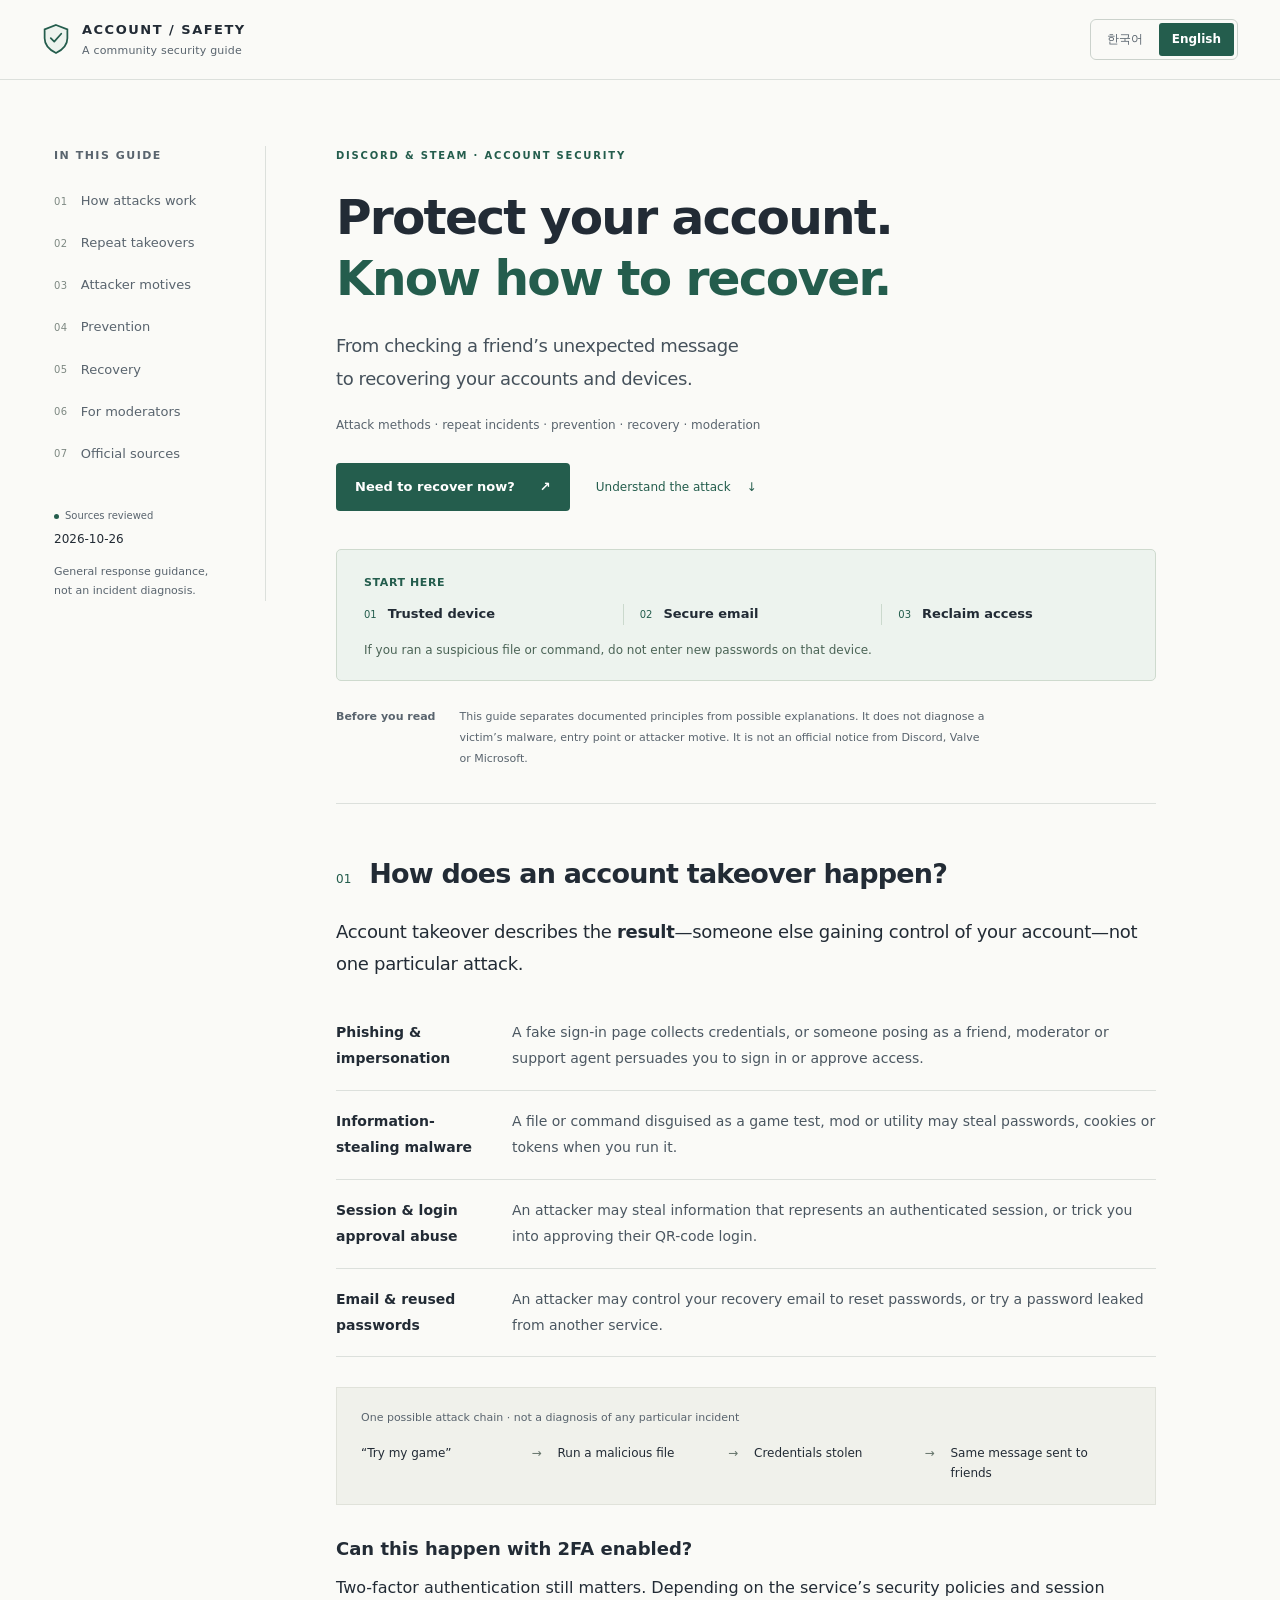
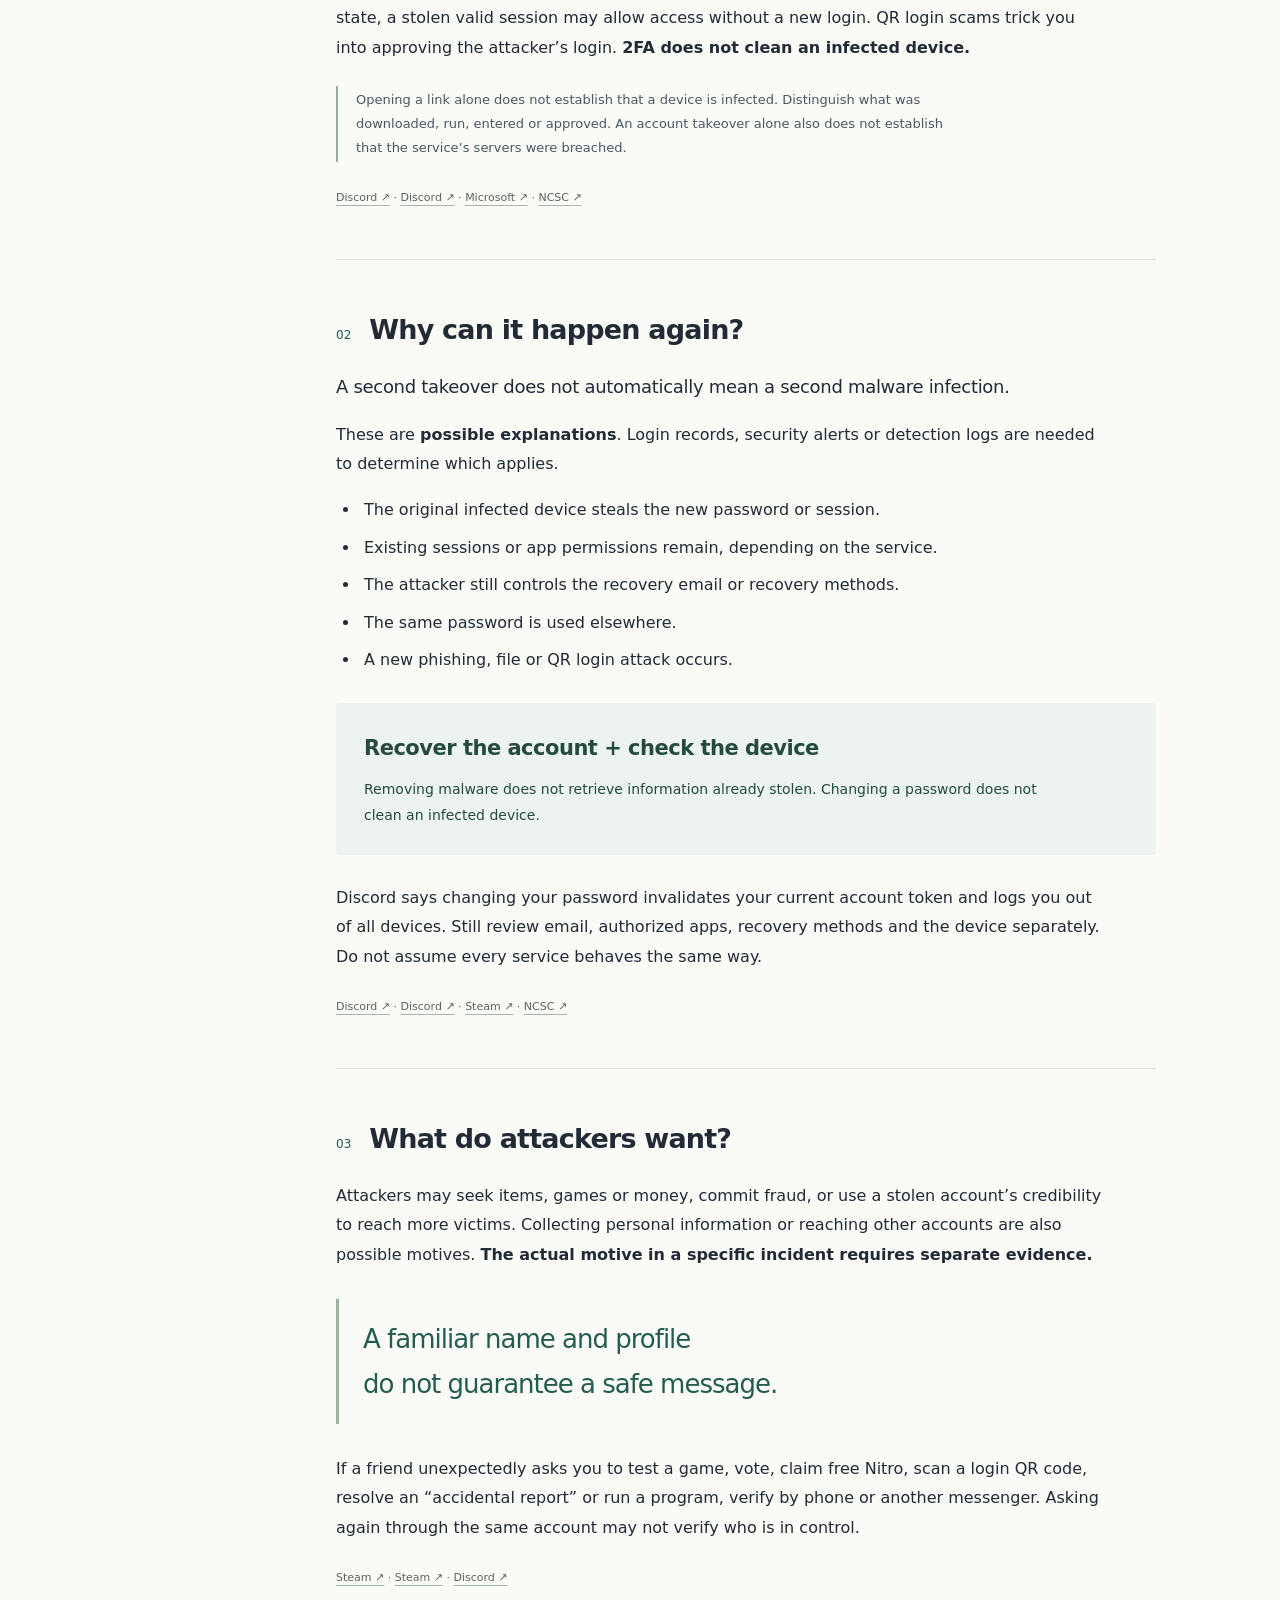
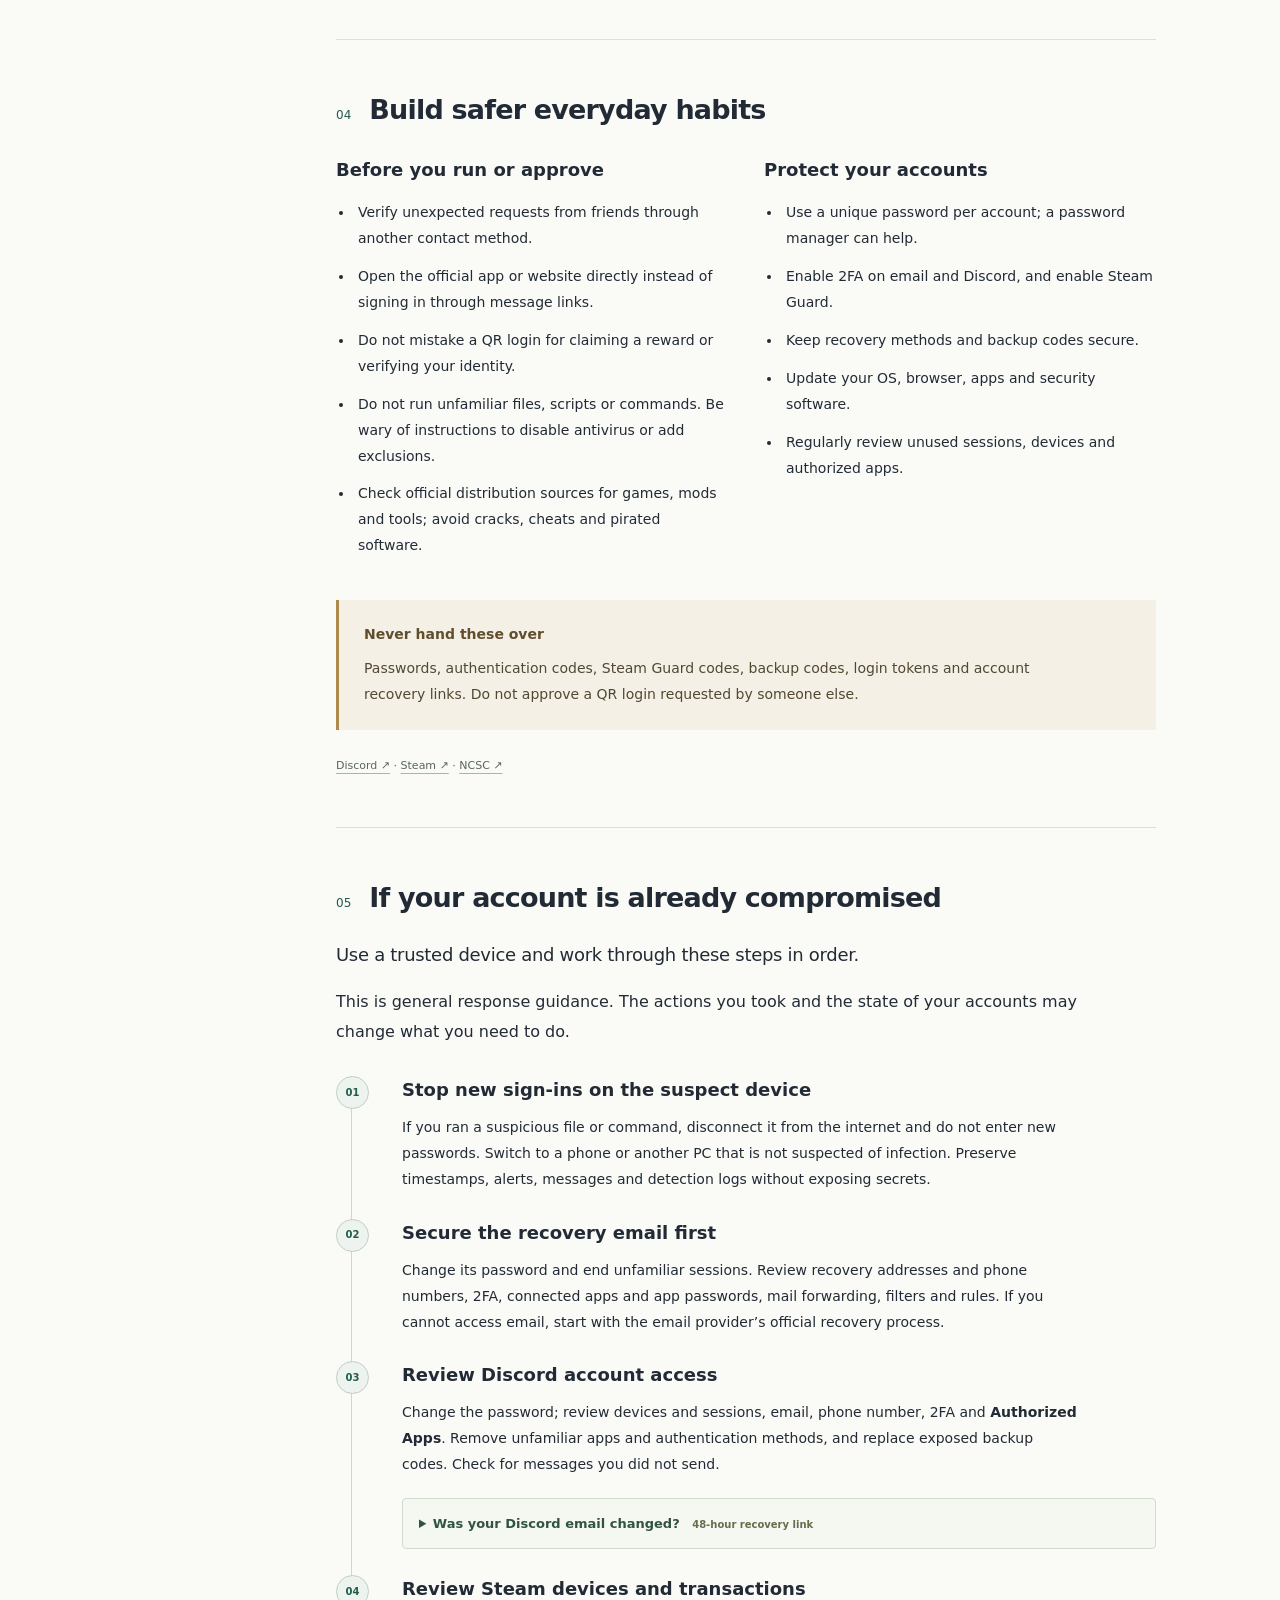
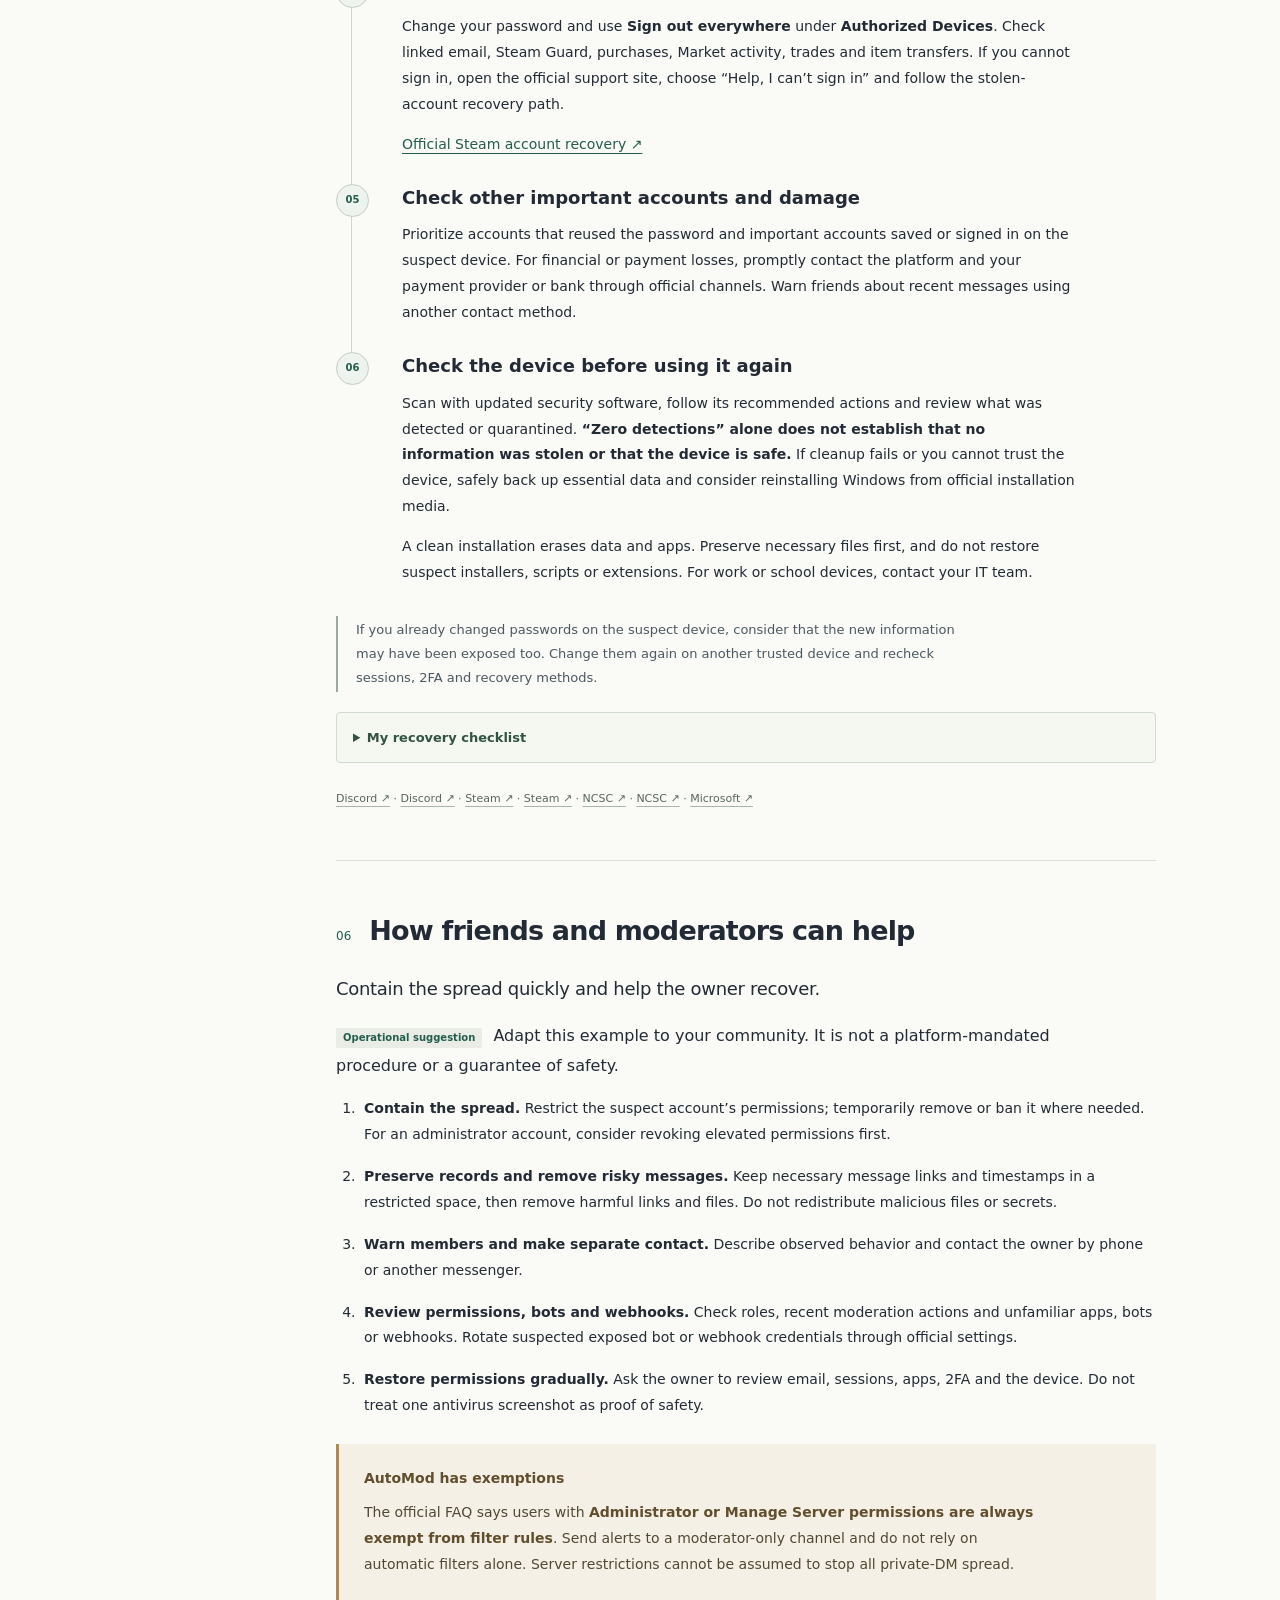
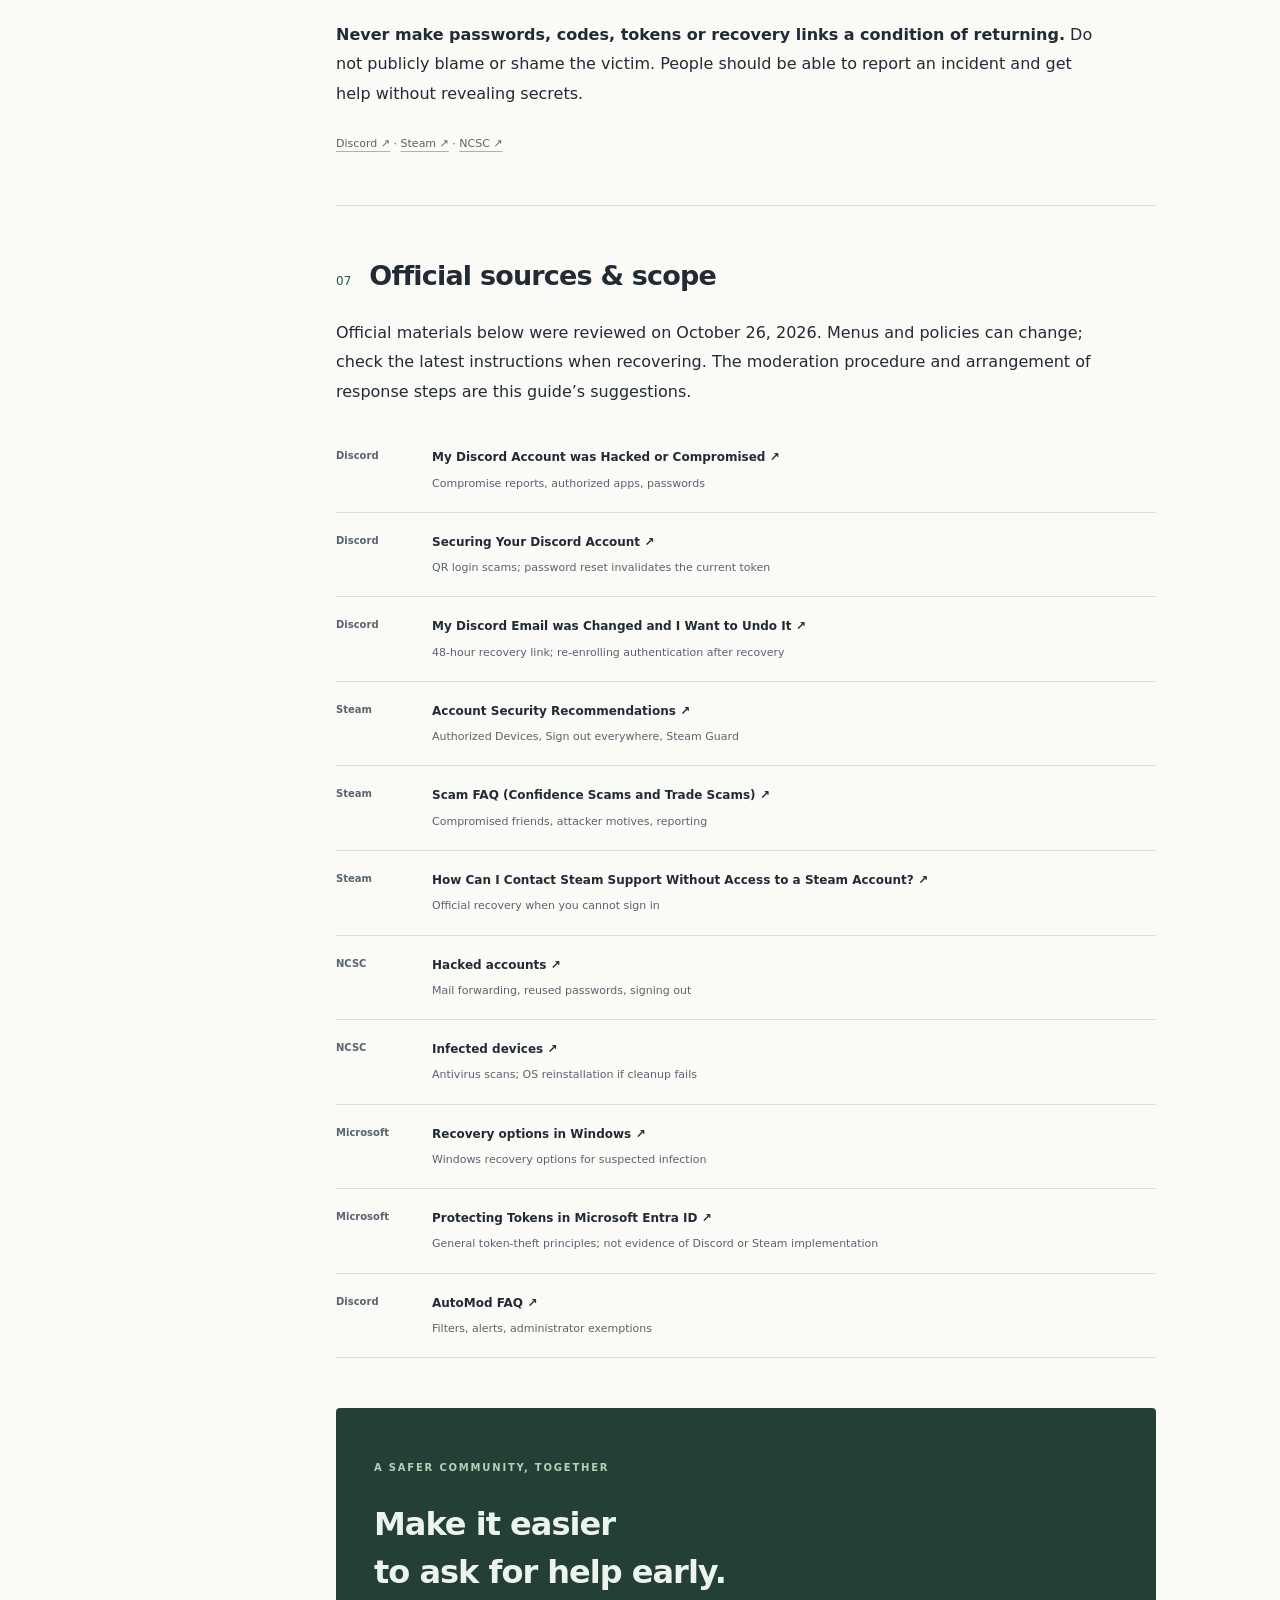
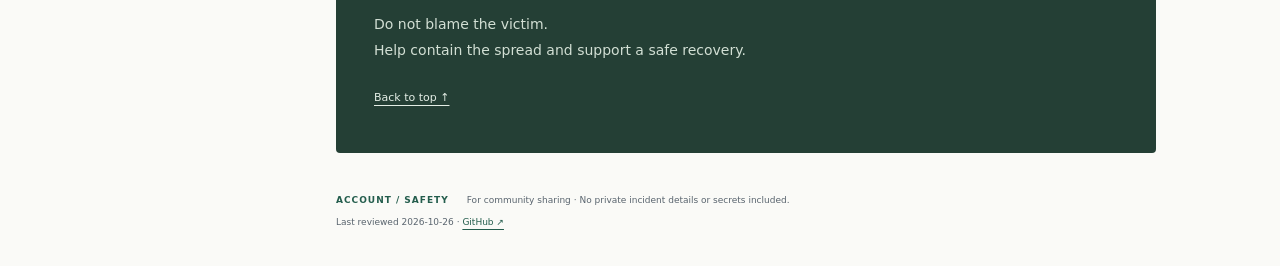
==== en.html @ cc090e57 "Add bilingual Discord and Steam account security guide" ====
<!doctype html>
<html lang="en"><head><meta charset="utf-8"><meta name="viewport" content="width=device-width, initial-scale=1"><title>Discord & Steam Account Takeover Guide</title><meta name="description" content="Understand account takeovers, prevent repeat incidents, recover accounts and devices, and help your community. A guide grounded in official sources."><meta name="color-scheme" content="light"><meta name="referrer" content="strict-origin-when-cross-origin"><meta property="og:type" content="website"><meta property="og:title" content="Discord & Steam Account Takeover Guide"><meta property="og:description" content="Understand account takeovers, prevent repeat incidents, recover accounts and devices, and help your community. A guide grounded in official sources."><link rel="icon" href="assets/shield.svg" type="image/svg+xml"><link rel="stylesheet" href="assets/style.css"><link rel="alternate" hreflang="ko" href="index.html"><link rel="alternate" hreflang="en" href="en.html"><script src="assets/site.js" defer></script></head>
<body id="top"><a class="skip-link" href="#content">Skip to content</a>
<header class="topbar"><div class="topbar-inner"><a class="brand" href="en.html"><img src="assets/shield.svg" width="28" height="32" alt=""><span>ACCOUNT / SAFETY<span class="brand-sub">A community security guide</span></span></a><nav class="language" aria-label="Choose language"><a href="index.html" lang="ko" hreflang="ko" >한국어</a><a href="en.html" lang="en" hreflang="en" aria-current="page">English</a></nav></div></header>
<div class="page-layout"><aside class="sidebar"><p class="nav-title">IN THIS GUIDE</p><nav aria-label="Table of contents"><a href="#mechanism"><span>01</span>How attacks work</a><a href="#repeat"><span>02</span>Repeat takeovers</a><a href="#motives"><span>03</span>Attacker motives</a><a href="#prevention"><span>04</span>Prevention</a><a href="#recovery"><span>05</span>Recovery</a><a href="#moderators"><span>06</span>For moderators</a><a href="#sources"><span>07</span>Official sources</a></nav><div class="sidebar-note"><span class="status-dot"></span>Sources reviewed<time datetime="2026-10-26">2026-10-26</time><p>General response guidance,<br>not an incident diagnosis.</p></div></aside>
<main id="content"><div class="hero"><p class="eyebrow">DISCORD & STEAM · ACCOUNT SECURITY</p><h1>Protect your account.<br><em>Know how to recover.</em></h1><p class="hero-lead">From checking a friend’s unexpected message<br class="desktop-break"> to recovering your accounts and devices.</p><p class="hero-context">Attack methods · repeat incidents · prevention · recovery · moderation</p><div class="hero-actions"><a class="button primary" href="#recovery">Need to recover now? <span aria-hidden="true">↗</span></a><a class="text-link" href="#mechanism">Understand the attack <span aria-hidden="true">↓</span></a></div></div>
<aside class="start-here" aria-label="First response"><div class="start-label">START HERE</div><ol><li><span>01</span>Trusted device</li><li><span>02</span>Secure email</li><li><span>03</span>Reclaim access</li></ol><p>If you ran a suspicious file or command, do not enter new passwords on that device.</p></aside>
<div class="scope-note"><strong>Before you read</strong><p>This guide separates documented principles from possible explanations. It does not diagnose a victim’s malware, entry point or attacker motive. It is not an official notice from Discord, Valve or Microsoft.</p></div>
<section id="mechanism" aria-labelledby="title-mechanism"><div class="section-heading"><span>01</span><h2 id="title-mechanism">How does an account takeover happen?</h2></div>
<p class="section-lead">Account takeover describes the <strong>result</strong>—someone else gaining control of your account—not one particular attack.</p>
<dl class="definitions">
<div><dt>Phishing & impersonation</dt><dd>A fake sign-in page collects credentials, or someone posing as a friend, moderator or support agent persuades you to sign in or approve access.</dd></div>
<div><dt>Information-stealing malware</dt><dd>A file or command disguised as a game test, mod or utility may steal passwords, cookies or tokens when you run it.</dd></div>
<div><dt>Session & login approval abuse</dt><dd>An attacker may steal information that represents an authenticated session, or trick you into approving their QR-code login.</dd></div>
<div><dt>Email & reused passwords</dt><dd>An attacker may control your recovery email to reset passwords, or try a password leaked from another service.</dd></div>
</dl>
<figure class="attack-flow"><figcaption>One possible attack chain · not a diagnosis of any particular incident</figcaption><ol><li>“Try my game”</li><li>Run a malicious file</li><li>Credentials stolen</li><li>Same message sent to friends</li></ol></figure>
<h3>Can this happen with 2FA enabled?</h3>
<p>Two-factor authentication still matters. Depending on the service’s security policies and session state, a stolen valid session may allow access without a new login. QR login scams trick you into approving the attacker’s login. <strong>2FA does not clean an infected device.</strong></p>
<p class="note">Opening a link alone does not establish that a device is infected. Distinguish what was downloaded, run, entered or approved. An account takeover alone also does not establish that the service’s servers were breached.</p>
<p class="references"><a href="#source-discord">Discord ↗</a> · <a href="#source-discord-security">Discord ↗</a> · <a href="#source-tokens">Microsoft ↗</a> · <a href="#source-ncsc">NCSC ↗</a></p></section><section id="repeat" aria-labelledby="title-repeat"><div class="section-heading"><span>02</span><h2 id="title-repeat">Why can it happen again?</h2></div>
<p class="section-lead">A second takeover does not automatically mean a second malware infection.</p>
<p>These are <strong>possible explanations</strong>. Login records, security alerts or detection logs are needed to determine which applies.</p>
<ul><li>The original infected device steals the new password or session.</li><li>Existing sessions or app permissions remain, depending on the service.</li><li>The attacker still controls the recovery email or recovery methods.</li><li>The same password is used elsewhere.</li><li>A new phishing, file or QR login attack occurs.</li></ul>
<div class="principle"><strong>Recover the account + check the device</strong><p>Removing malware does not retrieve information already stolen. Changing a password does not clean an infected device.</p></div>
<p>Discord says changing your password invalidates your current account token and logs you out of all devices. Still review email, authorized apps, recovery methods and the device separately. Do not assume every service behaves the same way.</p>
<p class="references"><a href="#source-discord-security">Discord ↗</a> · <a href="#source-discord">Discord ↗</a> · <a href="#source-steam">Steam ↗</a> · <a href="#source-ncsc">NCSC ↗</a></p></section><section id="motives" aria-labelledby="title-motives"><div class="section-heading"><span>03</span><h2 id="title-motives">What do attackers want?</h2></div>
<p>Attackers may seek items, games or money, commit fraud, or use a stolen account’s credibility to reach more victims. Collecting personal information or reaching other accounts are also possible motives. <strong>The actual motive in a specific incident requires separate evidence.</strong></p>
<blockquote>A familiar name and profile<br>do not guarantee a safe message.</blockquote>
<p>If a friend unexpectedly asks you to test a game, vote, claim free Nitro, scan a login QR code, resolve an “accidental report” or run a program, verify by phone or another messenger. Asking again through the same account may not verify who is in control.</p>
<p class="references"><a href="#source-steam-scams">Steam ↗</a> · <a href="#source-steam">Steam ↗</a> · <a href="#source-discord">Discord ↗</a></p></section><section id="prevention" aria-labelledby="title-prevention"><div class="section-heading"><span>04</span><h2 id="title-prevention">Build safer everyday habits</h2></div>
<div class="two-column"><div><h3>Before you run or approve</h3><ul><li>Verify unexpected requests from friends through another contact method.</li><li>Open the official app or website directly instead of signing in through message links.</li><li>Do not mistake a QR login for claiming a reward or verifying your identity.</li><li>Do not run unfamiliar files, scripts or commands. Be wary of instructions to disable antivirus or add exclusions.</li><li>Check official distribution sources for games, mods and tools; avoid cracks, cheats and pirated software.</li></ul></div>
<div><h3>Protect your accounts</h3><ul><li>Use a unique password per account; a password manager can help.</li><li>Enable 2FA on email and Discord, and enable Steam Guard.</li><li>Keep recovery methods and backup codes secure.</li><li>Update your OS, browser, apps and security software.</li><li>Regularly review unused sessions, devices and authorized apps.</li></ul></div></div>
<aside class="warning"><strong>Never hand these over</strong><p>Passwords, authentication codes, Steam Guard codes, backup codes, login tokens and account recovery links. Do not approve a QR login requested by someone else.</p></aside>
<p class="references"><a href="#source-discord-security">Discord ↗</a> · <a href="#source-steam">Steam ↗</a> · <a href="#source-ncsc">NCSC ↗</a></p></section><section id="recovery" aria-labelledby="title-recovery"><div class="section-heading"><span>05</span><h2 id="title-recovery">If your account is already compromised</h2></div>
<p class="section-lead">Use a trusted device and work through these steps in order.</p>
<p>This is general response guidance. The actions you took and the state of your accounts may change what you need to do.</p>
<ol class="recovery-steps">
<li><div><h3>Stop new sign-ins on the suspect device</h3><p>If you ran a suspicious file or command, disconnect it from the internet and do not enter new passwords. Switch to a phone or another PC that is not suspected of infection. Preserve timestamps, alerts, messages and detection logs without exposing secrets.</p></div></li>
<li><div><h3>Secure the recovery email first</h3><p>Change its password and end unfamiliar sessions. Review recovery addresses and phone numbers, 2FA, connected apps and app passwords, mail forwarding, filters and rules. If you cannot access email, start with the email provider’s official recovery process.</p></div></li>
<li><div><h3>Review Discord account access</h3><p>Change the password; review devices and sessions, email, phone number, 2FA and <strong>Authorized Apps</strong>. Remove unfamiliar apps and authentication methods, and replace exposed backup codes. Check for messages you did not send.</p>
<details class="recovery-detail"><summary>Was your Discord email changed? <span>48-hour recovery link</span></summary><div><p>Immediately check the change notification sent to your previous email address. Discord says the recovery link is valid for <strong>48 hours</strong> and starts with <code>https://discord.com/wasntme/</code>. Verify that the actual hostname is exactly <code>discord.com</code>. Never share the link.</p><p>This process restores email, changes the password and signs out all devices, and also removes phone numbers and MFA methods. <strong>Re-add your phone number and 2FA afterward.</strong> Discord says support cannot reissue an expired link. If it is missing or fails, use the official compromised-account report.</p><p><a href="https://support.discord.com/hc/en-us/articles/27299669812375-My-Discord-Email-was-Changed-and-I-Want-to-Undo-It">Official email recovery guide ↗</a> · <a href="https://dis.gd/hackedaccount">Report a compromised Discord account ↗</a></p></div></details></div></li>
<li><div><h3>Review Steam devices and transactions</h3><p>Change your password and use <strong>Sign out everywhere</strong> under <strong>Authorized Devices</strong>. Check linked email, Steam Guard, purchases, Market activity, trades and item transfers. If you cannot sign in, open the official support site, choose “Help, I can’t sign in” and follow the stolen-account recovery path.</p><p><a href="https://help.steampowered.com/en/wizard/HelpWithLogin">Official Steam account recovery ↗</a></p></div></li>
<li><div><h3>Check other important accounts and damage</h3><p>Prioritize accounts that reused the password and important accounts saved or signed in on the suspect device. For financial or payment losses, promptly contact the platform and your payment provider or bank through official channels. Warn friends about recent messages using another contact method.</p></div></li>
<li><div><h3>Check the device before using it again</h3><p>Scan with updated security software, follow its recommended actions and review what was detected or quarantined. <strong>“Zero detections” alone does not establish that no information was stolen or that the device is safe.</strong> If cleanup fails or you cannot trust the device, safely back up essential data and consider reinstalling Windows from official installation media.</p><p>A clean installation erases data and apps. Preserve necessary files first, and do not restore suspect installers, scripts or extensions. For work or school devices, contact your IT team.</p></div></li>
</ol>
<p class="note">If you already changed passwords on the suspect device, consider that the new information may have been exposed too. Change them again on another trusted device and recheck sessions, 2FA and recovery methods.</p>
<details class="checklist"><summary>My recovery checklist</summary><div><p class="small">Checks last only while this page is open. Completion is not a security assessment.</p><label><input type="checkbox"> Switch to a trusted device</label><label><input type="checkbox"> Review email, recovery methods and forwarding rules</label><label><input type="checkbox"> Secure Discord password, sessions, apps and 2FA</label><label><input type="checkbox"> Review Steam devices, Steam Guard and transactions</label><label><input type="checkbox"> Check reused passwords and important accounts</label><label><input type="checkbox"> Scan the device and complete necessary recovery</label><label><input type="checkbox"> Notify friends and moderators by another channel</label></div></details>
<p class="references"><a href="#source-discord">Discord ↗</a> · <a href="#source-email-recovery">Discord ↗</a> · <a href="#source-steam">Steam ↗</a> · <a href="#source-steam-recovery">Steam ↗</a> · <a href="#source-ncsc">NCSC ↗</a> · <a href="#source-device">NCSC ↗</a> · <a href="#source-windows">Microsoft ↗</a></p></section><section id="moderators" aria-labelledby="title-moderators"><div class="section-heading"><span>06</span><h2 id="title-moderators">How friends and moderators can help</h2></div>
<p class="section-lead">Contain the spread quickly and help the owner recover.</p>
<p><span class="tag">Operational suggestion</span> Adapt this example to your community. It is not a platform-mandated procedure or a guarantee of safety.</p>
<ol class="plain-steps"><li><strong>Contain the spread.</strong> Restrict the suspect account’s permissions; temporarily remove or ban it where needed. For an administrator account, consider revoking elevated permissions first.</li><li><strong>Preserve records and remove risky messages.</strong> Keep necessary message links and timestamps in a restricted space, then remove harmful links and files. Do not redistribute malicious files or secrets.</li><li><strong>Warn members and make separate contact.</strong> Describe observed behavior and contact the owner by phone or another messenger.</li><li><strong>Review permissions, bots and webhooks.</strong> Check roles, recent moderation actions and unfamiliar apps, bots or webhooks. Rotate suspected exposed bot or webhook credentials through official settings.</li><li><strong>Restore permissions gradually.</strong> Ask the owner to review email, sessions, apps, 2FA and the device. Do not treat one antivirus screenshot as proof of safety.</li></ol>
<aside class="warning"><strong>AutoMod has exemptions</strong><p>The official FAQ says users with <strong>Administrator or Manage Server permissions are always exempt from filter rules</strong>. Send alerts to a moderator-only channel and do not rely on automatic filters alone. Server restrictions cannot be assumed to stop all private-DM spread.</p></aside>
<p><strong>Never make passwords, codes, tokens or recovery links a condition of returning.</strong> Do not publicly blame or shame the victim. People should be able to report an incident and get help without revealing secrets.</p>
<p class="references"><a href="#source-automod">Discord ↗</a> · <a href="#source-steam-scams">Steam ↗</a> · <a href="#source-ncsc">NCSC ↗</a></p></section>
<section id="sources" aria-labelledby="title-sources"><div class="section-heading"><span>07</span><h2 id="title-sources">Official sources & scope</h2></div><p>Official materials below were reviewed on October 26, 2026. Menus and policies can change; check the latest instructions when recovering. The moderation procedure and arrangement of response steps are this guide’s suggestions.</p><ol class="sources"><li id="source-discord"><span class="source-org">Discord</span><a href="https://support.discord.com/hc/en-us/articles/24160905919511-My-Discord-Account-was-Hacked-or-Compromised">My Discord Account was Hacked or Compromised <span aria-hidden="true">↗</span></a><p>Compromise reports, authorized apps, passwords</p></li><li id="source-discord-security"><span class="source-org">Discord</span><a href="https://discord.com/safety/securing-your-discord-account">Securing Your Discord Account <span aria-hidden="true">↗</span></a><p>QR login scams; password reset invalidates the current token</p></li><li id="source-email-recovery"><span class="source-org">Discord</span><a href="https://support.discord.com/hc/en-us/articles/27299669812375-My-Discord-Email-was-Changed-and-I-Want-to-Undo-It">My Discord Email was Changed and I Want to Undo It <span aria-hidden="true">↗</span></a><p>48-hour recovery link; re-enrolling authentication after recovery</p></li><li id="source-steam"><span class="source-org">Steam</span><a href="https://help.steampowered.com/en/faqs/view/6639-EB3C-EC79-FF60">Account Security Recommendations <span aria-hidden="true">↗</span></a><p>Authorized Devices, Sign out everywhere, Steam Guard</p></li><li id="source-steam-scams"><span class="source-org">Steam</span><a href="https://help.steampowered.com/en/faqs/view/70E6-991B-233B-A37B">Scam FAQ (Confidence Scams and Trade Scams) <span aria-hidden="true">↗</span></a><p>Compromised friends, attacker motives, reporting</p></li><li id="source-steam-recovery"><span class="source-org">Steam</span><a href="https://help.steampowered.com/en/faqs/view/2E21-77C0-CED3-6CEB">How Can I Contact Steam Support Without Access to a Steam Account? <span aria-hidden="true">↗</span></a><p>Official recovery when you cannot sign in</p></li><li id="source-ncsc"><span class="source-org">NCSC</span><a href="https://www.ncsc.gov.uk/section/respond-recover/hacked-accounts">Hacked accounts <span aria-hidden="true">↗</span></a><p>Mail forwarding, reused passwords, signing out</p></li><li id="source-device"><span class="source-org">NCSC</span><a href="https://www.ncsc.gov.uk/section/respond-recover/citizen-infected-devices">Infected devices <span aria-hidden="true">↗</span></a><p>Antivirus scans; OS reinstallation if cleanup fails</p></li><li id="source-windows"><span class="source-org">Microsoft</span><a href="https://support.microsoft.com/en-US/windows/bd88ffdf-1e8e-34a0-d76f-39a71fb4ed4d">Recovery options in Windows <span aria-hidden="true">↗</span></a><p>Windows recovery options for suspected infection</p></li><li id="source-tokens"><span class="source-org">Microsoft</span><a href="https://learn.microsoft.com/en-us/entra/identity/devices/protecting-tokens-microsoft-entra-id">Protecting Tokens in Microsoft Entra ID <span aria-hidden="true">↗</span></a><p>General token-theft principles; not evidence of Discord or Steam implementation</p></li><li id="source-automod"><span class="source-org">Discord</span><a href="https://support.discord.com/hc/en-us/articles/4421269296535-AutoMod-FAQ">AutoMod FAQ <span aria-hidden="true">↗</span></a><p>Filters, alerts, administrator exemptions</p></li></ol></section>
<aside class="closing"><span class="eyebrow">A SAFER COMMUNITY, TOGETHER</span><h2>Make it easier<br>to ask for help early.</h2><p>Do not blame the victim.<br>Help contain the spread and support a safe recovery.</p><a href="#top">Back to top ↑</a></aside>
<footer><span>ACCOUNT / SAFETY</span><p>For community sharing · No private incident details or secrets included.</p><p>Last reviewed 2026-10-26 · <a href="https://github.com/henry9904/discord-steam-security-guide">GitHub ↗</a></p></footer>
</main></div></body></html>
---- assets/style.css ----
@charset "UTF-8";
:root{--paper:#fafaf7;--ink:#222b35;--muted:#59646e;--line:#dce0dc;--green:#245d4d;--green-light:#edf3ee;--ochre:#785b2d;--white:#fff;--sans:system-ui,-apple-system,BlinkMacSystemFont,"Segoe UI","Malgun Gothic",sans-serif}
*{box-sizing:border-box}html{scroll-behavior:smooth;scroll-padding-top:110px}body{margin:0;background:var(--paper);color:var(--ink);font-family:var(--sans);font-size:16px;line-height:1.85;word-break:keep-all;overflow-wrap:anywhere}a{color:var(--green);text-underline-offset:4px}a:hover{text-decoration-thickness:2px}button,input,summary,a{-webkit-tap-highlight-color:transparent}a:focus-visible,summary:focus-visible,input:focus-visible{outline:3px solid #a65a26;outline-offset:5px;border-radius:2px}::selection{background:#d5e9db}img{max-width:100%}h1,h2,h3,p,figure,blockquote{margin:0}p+p{margin-top:14px}strong{font-weight:680}ul,ol{margin:16px 0;padding-left:24px}li{padding-left:4px}li+li{margin-top:8px}code{font-size:.86em;background:#e9eee9;padding:2px 5px;border-radius:3px;word-break:break-all}section{padding:50px 0;border-top:1px solid var(--line)}h2{font-size:27px;line-height:1.45;letter-spacing:-.8px;font-weight:700}h3{font-size:18px;line-height:1.6;margin:28px 0 10px}p{max-width:76ch}.skip-link{position:fixed;top:-100px;left:16px;z-index:10;background:var(--ink);color:white;padding:12px 20px}.skip-link:focus{top:8px}
.topbar{position:sticky;top:0;background:rgba(250,250,247,.97);border-bottom:1px solid var(--line);z-index:5}.topbar-inner{max-width:1280px;margin:auto;padding:19px 42px;display:flex;align-items:center;justify-content:space-between;gap:16px}.brand{display:flex;align-items:center;gap:12px;text-decoration:none;color:var(--ink);font-size:13px;font-weight:750;letter-spacing:1.5px;line-height:1.4}.brand-sub{display:block;font-size:11px;font-weight:450;letter-spacing:.2px;color:var(--muted);margin-top:4px}.language{display:flex;gap:3px;padding:3px;border:1px solid #cbd2cc;border-radius:6px}.language a{font-size:12px;line-height:1.4;color:var(--muted);text-decoration:none;padding:8px 13px;border-radius:3px}.language a[aria-current]{color:var(--white);background:var(--green);font-weight:650}.page-layout{max-width:1280px;margin:auto;padding:0 42px;display:grid;grid-template-columns:224px minmax(0,1fr);gap:70px}.sidebar{position:sticky;top:126px;align-self:start;padding:0 24px 0 0;margin-top:66px;border-right:1px solid var(--line)}.nav-title{font-size:11px;font-weight:700;letter-spacing:1.5px;color:var(--muted);padding:0 12px 16px}.sidebar nav{display:flex;flex-direction:column;gap:4px}.sidebar nav a{display:flex;gap:13px;padding:8px 12px;color:var(--muted);font-size:13px;text-decoration:none;border-radius:3px;line-height:1.7}.sidebar nav a span{font-size:10px;letter-spacing:.5px;color:#7e8983;align-self:center}.sidebar nav a:hover,.sidebar nav a[aria-current]{color:var(--green);background:#eaf0e9}.sidebar nav a[aria-current]{font-weight:650}.sidebar-note{font-size:10px;color:var(--muted);margin:34px 12px 0;line-height:1.7}.status-dot{display:inline-block;width:5px;height:5px;background:var(--green);border-radius:50%;margin-right:6px}.sidebar-note time{display:block;color:var(--ink);font-size:12px;font-variant-numeric:tabular-nums;margin:5px 0 14px}.sidebar-note p{font-size:11px}main{min-width:0;max-width:820px}.hero{padding:67px 0 38px}.eyebrow{color:var(--green);font-size:10px;font-weight:750;letter-spacing:1.8px;line-height:1.7}.hero h1{font-size:clamp(36px,4.15vw,57px);line-height:1.25;font-weight:720;letter-spacing:-2.6px;margin:23px 0 22px}.hero h1 em{font-style:normal;color:var(--green)}.hero-lead{font-size:18px;line-height:1.8;letter-spacing:-.4px;color:#45515b}.hero-context{font-size:12px;color:var(--muted);margin-top:19px}.hero-actions{display:flex;align-items:center;flex-wrap:wrap;gap:26px;margin-top:27px}.button{display:inline-flex;align-items:center;justify-content:space-between;gap:25px;text-decoration:none;border-radius:4px;padding:12px 19px;font-size:13px;font-weight:600}.primary{background:var(--green);color:white}.primary:hover{background:#1c4a3d}.text-link{font-size:12px;text-decoration:none}.text-link span{margin-left:12px}.start-here{padding:23px 27px 19px;border:1px solid #cedace;background:var(--green-light);border-radius:5px}.start-label{font-size:11px;color:var(--green);font-weight:700;letter-spacing:.6px}.start-here ol{padding:0;margin:10px 0;list-style:none;display:grid;grid-template-columns:repeat(3,1fr);gap:12px}.start-here li{padding:0;margin:0;font-size:15px;font-weight:650;line-height:1.6;display:flex;align-items:baseline;gap:11px}.start-here li+li{border-left:1px solid #cbd9cd;padding-left:16px}.start-here li span{font-size:10px;font-weight:500;color:var(--green)}.start-here p{font-size:12px;color:#4b6456;margin-top:14px}.scope-note{display:flex;gap:24px;padding:26px 0 34px;font-size:11px;line-height:1.9;color:var(--muted)}.scope-note strong{flex:0 0 auto;font-size:11px}.section-heading{display:flex;gap:18px;align-items:baseline;margin-bottom:22px}.section-heading>span{color:var(--green);font-size:12px;font-variant-numeric:tabular-nums}.section-lead{font-size:18px;line-height:1.8;letter-spacing:-.3px;margin-bottom:16px}.definitions{margin:22px 0 28px}.definitions>div{display:grid;grid-template-columns:154px 1fr;border-bottom:1px solid var(--line);padding:18px 0;gap:22px}.definitions dt{font-size:14px;font-weight:650}.definitions dd{margin:0;font-size:14px;color:#4b5761}.attack-flow{margin:30px 0;background:#f0f1eb;border:1px solid #e0e2da;padding:20px 24px}.attack-flow figcaption{font-size:11px;color:var(--muted)}.attack-flow ol{display:flex;gap:16px;list-style:none;margin:14px 0 0;padding:0}.attack-flow li{position:relative;font-size:12px;flex:1;padding:0 13px 0 0;line-height:1.7;margin:0}.attack-flow li:not(:last-child):after{content:'→';position:absolute;right:0;color:#67766c}.note{font-size:13px;border-left:2px solid #9baa9c;padding:2px 0 2px 18px;margin-top:24px;color:#4b5861}.references{font-size:11px;color:var(--muted);margin-top:25px;line-height:2}.references a{color:#58665e;text-decoration-color:#a8b5ab}.principle{padding:26px 28px;background:var(--green-light);margin:28px 0;color:#254b3d;border-radius:4px}.principle strong{font-size:21px;letter-spacing:-.5px}.principle p{font-size:14px;margin-top:9px}blockquote{margin:30px 0;padding:18px 0 18px 24px;border-left:3px solid #9eb29f;font-size:26px;line-height:1.7;color:var(--green);letter-spacing:-1px}.two-column{display:grid;grid-template-columns:1fr 1fr;gap:36px}.two-column h3{margin-top:4px}.two-column ul{font-size:14px;padding-left:18px}.two-column li+li{margin-top:12px}.warning{margin:25px 0 20px;padding:22px 25px;border-left:3px solid #ae8a4e;background:#f4f0e6;font-size:14px;color:#514832}.warning strong{color:#614e2d}.warning p{margin-top:8px}.recovery-steps{counter-reset:step;list-style:none;padding:0;margin:30px 0}.recovery-steps>li{position:relative;counter-increment:step;padding:0 0 26px 50px;margin:0;border-left:1px solid #ccd7cd;margin-left:15px}.recovery-steps>li:last-child{border-left-color:transparent;padding-bottom:0}.recovery-steps>li:before{content:counter(step,decimal-leading-zero);position:absolute;left:-16px;top:0;width:31px;height:31px;background:var(--green-light);border:1px solid #bfcfc1;border-radius:50%;display:grid;place-items:center;font-size:10px;font-weight:700;color:var(--green)}.recovery-steps h3{margin:0 0 10px;font-size:18px}.recovery-steps p{font-size:14px}.recovery-detail,.checklist{border:1px solid #d1dacf;border-radius:4px;margin-top:20px;background:#f5f7f1}.recovery-detail summary,.checklist summary{padding:13px 16px;font-size:13px;cursor:pointer;font-weight:650;line-height:1.8;color:#315343}.recovery-detail summary span{font-size:10px;display:inline-block;margin-left:8px;color:#666d4b}.recovery-detail>div,.checklist>div{padding:4px 18px 19px}.recovery-detail p{font-size:13px}.small{font-size:11px;color:var(--muted);margin-bottom:15px}.checklist label{display:flex;align-items:baseline;gap:10px;font-size:14px;padding:9px 0;cursor:pointer;border-top:1px solid #e0e6dc}.checklist input{accent-color:var(--green);flex:0 0 auto;width:16px;height:16px;align-self:flex-start;margin:5px 0 0}.tag{font-size:10px;font-weight:650;display:inline-block;background:#e9ede5;color:var(--green);padding:1px 7px;margin-right:6px;border-radius:2px}.plain-steps li{font-size:14px;margin-top:16px}.sources{list-style:none;margin:22px 0 0;padding:0}.sources>li{position:relative;scroll-margin-top:115px;padding:18px 0 18px 96px;border-bottom:1px solid var(--line);margin:0;font-size:12px}.source-org{position:absolute;left:0;top:19px;font-size:10px;font-weight:650;color:var(--muted)}.sources a{color:var(--ink);text-decoration:none;font-weight:600;line-height:1.7}.sources a:hover{text-decoration:underline}.sources p{font-size:11px;color:var(--muted);margin-top:5px}.closing{padding:43px 38px;margin:0 0 40px;background:#243f35;color:#edf4ee;border-radius:4px}.closing .eyebrow{color:#b9cdb9}.closing h2{font-size:32px;letter-spacing:-1px;line-height:1.5;margin:19px 0 16px}.closing p{font-size:14px;color:#d2dfd4}.closing a{display:inline-block;color:#e4eee6;font-size:11px;margin-top:24px}footer{display:flex;flex-wrap:wrap;gap:7px 18px;font-size:9px;color:var(--muted);padding-bottom:35px;line-height:1.7}footer>span{font-weight:750;letter-spacing:1px;color:var(--green)}footer p:last-child{width:100%;margin:0}
html[lang=en] body{word-break:normal}html[lang=en] .hero h1{font-size:clamp(34px,3.8vw,50px);letter-spacing:-1.8px}html[lang=en] .start-here li{font-size:13px}
@media(min-width:1500px){.page-layout{gap:90px}}
@media(max-width:1000px){.page-layout{grid-template-columns:174px minmax(0,1fr);gap:36px;padding:0 30px}.topbar-inner{padding:16px 30px}.sidebar{padding-right:12px}.sidebar nav a{font-size:12px;gap:10px;padding:8px}.hero h1{letter-spacing:-1.7px}.definitions>div{grid-template-columns:125px 1fr;gap:18px}.start-here{padding:20px}.start-here li{font-size:13px;gap:6px}.start-here li+li{padding-left:9px}.scope-note{display:block}.scope-note p{margin-top:8px}.two-column{gap:24px}}
@media(max-width:760px){html{scroll-padding-top:95px}.page-layout{display:block;padding:0 23px}.topbar-inner{padding:14px 22px}.brand{font-size:10px;gap:9px;letter-spacing:1px}.brand img{width:24px;height:28px}.brand-sub{font-size:9px}.language a{padding:7px 10px;font-size:11px}.sidebar{position:static;display:block;border:0;margin:0;padding:16px 0 14px;border-bottom:1px solid var(--line)}.nav-title,.sidebar-note{display:none}.sidebar nav{display:flex;flex-direction:row;overflow-x:auto;gap:18px;padding-bottom:5px}.sidebar nav a{padding:3px 0;white-space:nowrap;font-size:11px;line-height:2;gap:5px}.sidebar nav a span{font-size:9px}.sidebar nav a[aria-current]{background:transparent}.hero{padding:38px 0 29px}.eyebrow{font-size:9px;letter-spacing:1.3px}.hero h1{font-size:42px;letter-spacing:-2px;margin:21px 0}.hero-lead{font-size:15px;line-height:1.9}.hero-context{font-size:10px;margin-top:14px}.hero-actions{gap:22px;margin-top:23px}.button{font-size:12px;padding:11px 15px;gap:16px}.text-link{font-size:11px}.start-here{padding:19px 17px}.start-label{font-size:10px}.start-here ol{gap:8px}.start-here li{display:block;font-size:12px}.start-here li span{display:block;font-size:9px;margin-bottom:3px}.start-here li+li{padding-left:13px}.start-here p{font-size:11px;line-height:1.9}.scope-note{padding:23px 0 28px}body{font-size:15px}section{padding:35px 0}.section-heading{gap:12px;margin-bottom:20px}h2{font-size:23px;letter-spacing:-.7px}.section-lead{font-size:17px}.definitions>div{display:block;padding:16px 0}.definitions dt{margin-bottom:6px}.definitions dd{font-size:13px}.attack-flow{padding:17px}.attack-flow figcaption{font-size:10px}.attack-flow ol{display:grid;grid-template-columns:1fr 1fr;gap:16px}.attack-flow li{font-size:11px}.attack-flow li:nth-child(2):after{content:'↓'}.attack-flow li:nth-child(3):after{content:'→'}.attack-flow li:last-child:after{content:none}.principle{padding:23px 20px}.principle strong{font-size:19px}blockquote{font-size:24px;letter-spacing:-.8px;padding-left:20px}.two-column{display:block}.two-column>div+div{margin-top:25px}.warning{padding:19px 20px;font-size:13px}.recovery-steps>li{padding-left:31px}.recovery-steps h3{font-size:16px}.recovery-steps p{font-size:13px}.recovery-detail summary{font-size:12px;padding:12px}.recovery-detail summary span{margin-left:0}.sources>li{padding:17px 0}.source-org{position:static;display:block;font-size:10px;margin-bottom:4px}.sources a{font-size:12px}.closing{padding:29px 24px;margin-bottom:27px}.closing h2{font-size:28px}.closing p{font-size:13px}html[lang=en] .hero h1{font-size:37px;letter-spacing:-1.6px}html[lang=en] .start-here li{font-size:11px}}
@media(max-width:370px){.page-layout{padding:0 17px}.topbar-inner{padding:13px 17px}.hero h1{font-size:37px}.hero-actions{gap:16px}.brand-sub{font-size:8px}.language a{padding:7px 8px}.desktop-break{display:none}}
@media(prefers-reduced-motion:reduce){html{scroll-behavior:auto}}
@media print{html{scroll-padding:0}body{background:white;color:#111;font-size:11pt;line-height:1.6}.topbar{position:static;background:white}.topbar-inner{padding:10px 0}.page-layout{display:block;padding:0;max-width:none}.sidebar,.language,.hero-actions,.skip-link,footer,.closing a{display:none}main{max-width:none}.hero{padding:25px 0}.hero h1{font-size:30pt}.hero-lead{font-size:13pt}.scope-note{padding-bottom:20px}section{padding:22px 0;break-inside:auto}h2,h3,.section-heading{break-after:avoid}.warning,.principle,.attack-flow,.start-here{break-inside:avoid}.recovery-steps>li{break-inside:auto}.closing{background:#edf3ee;color:#222;margin:0;padding:20px}.closing p,.closing .eyebrow{color:#333}.sources{font-size:9pt}.sources a:after{content:' (' attr(href) ')';font-size:8pt;font-weight:normal;overflow-wrap:anywhere}a{color:#154833}.sources>li{break-inside:avoid}details>div{display:block!important}details summary{list-style:none}.two-column{display:block}}
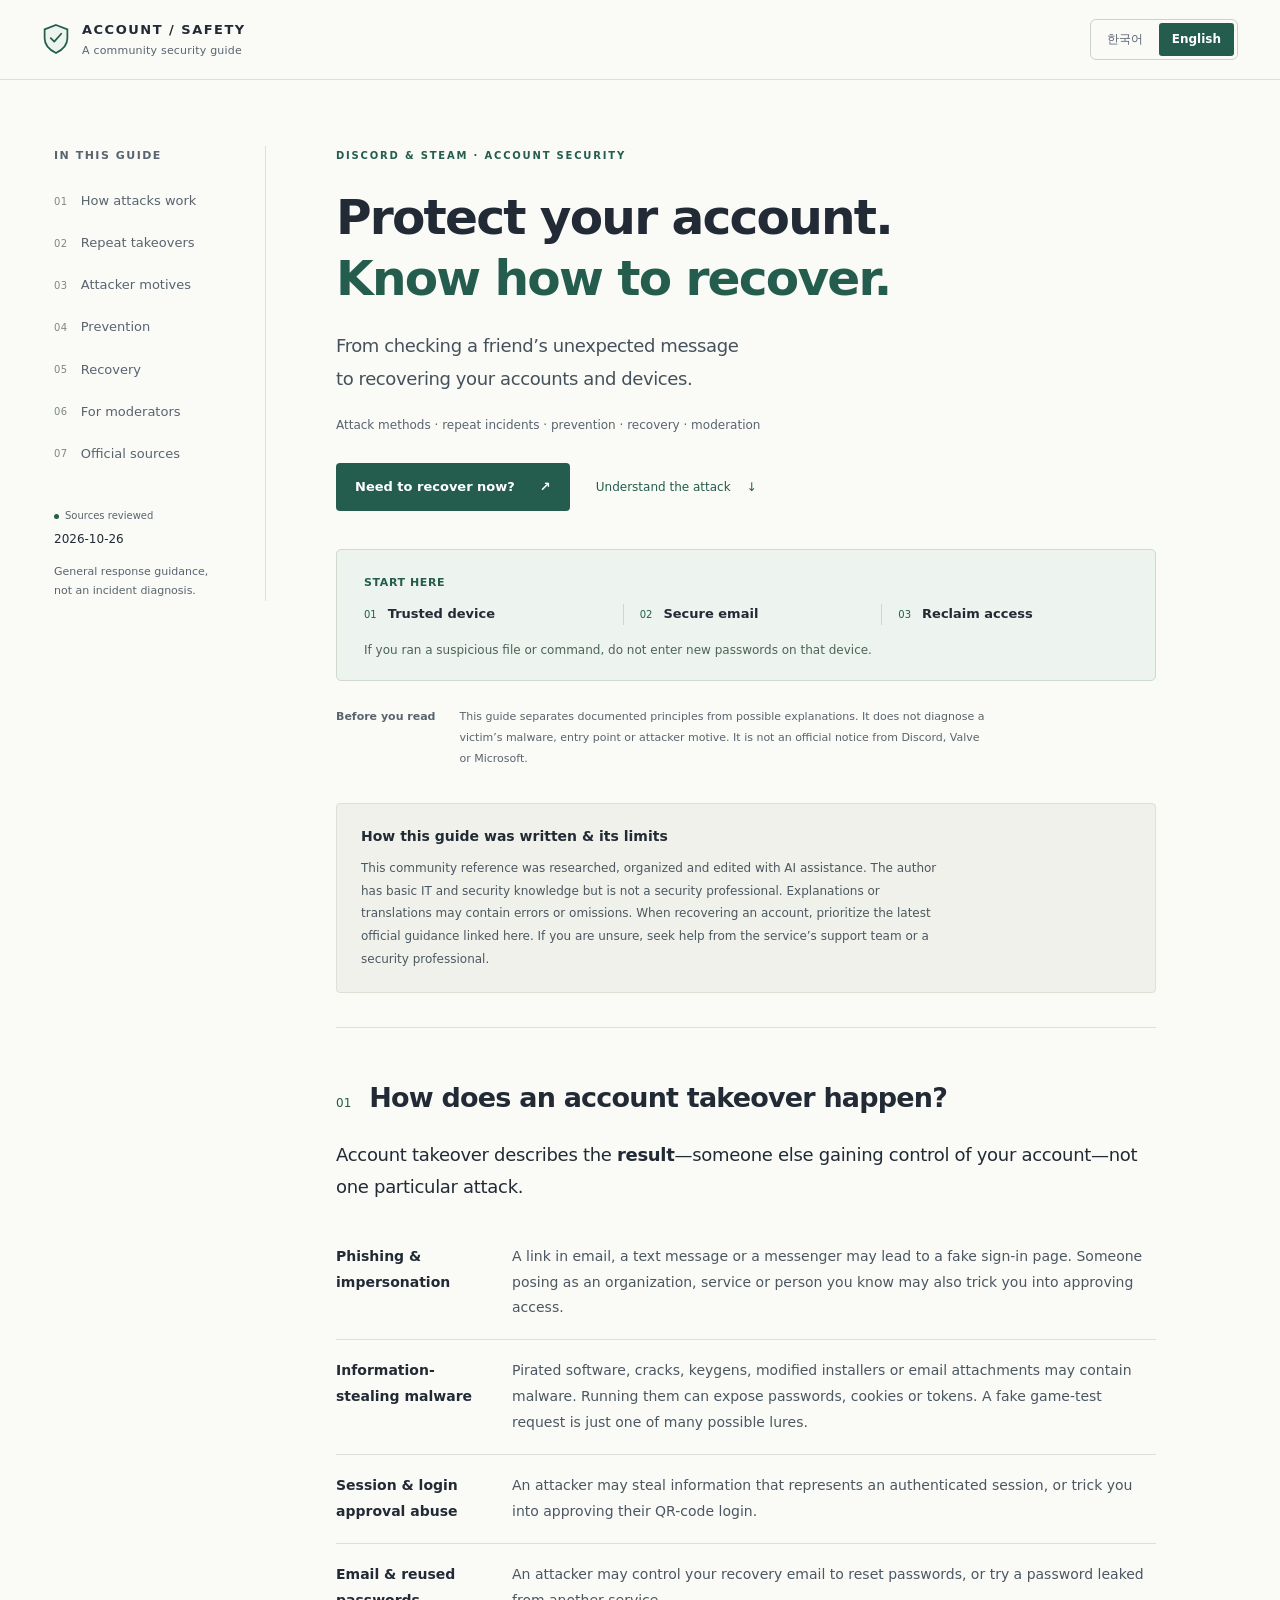
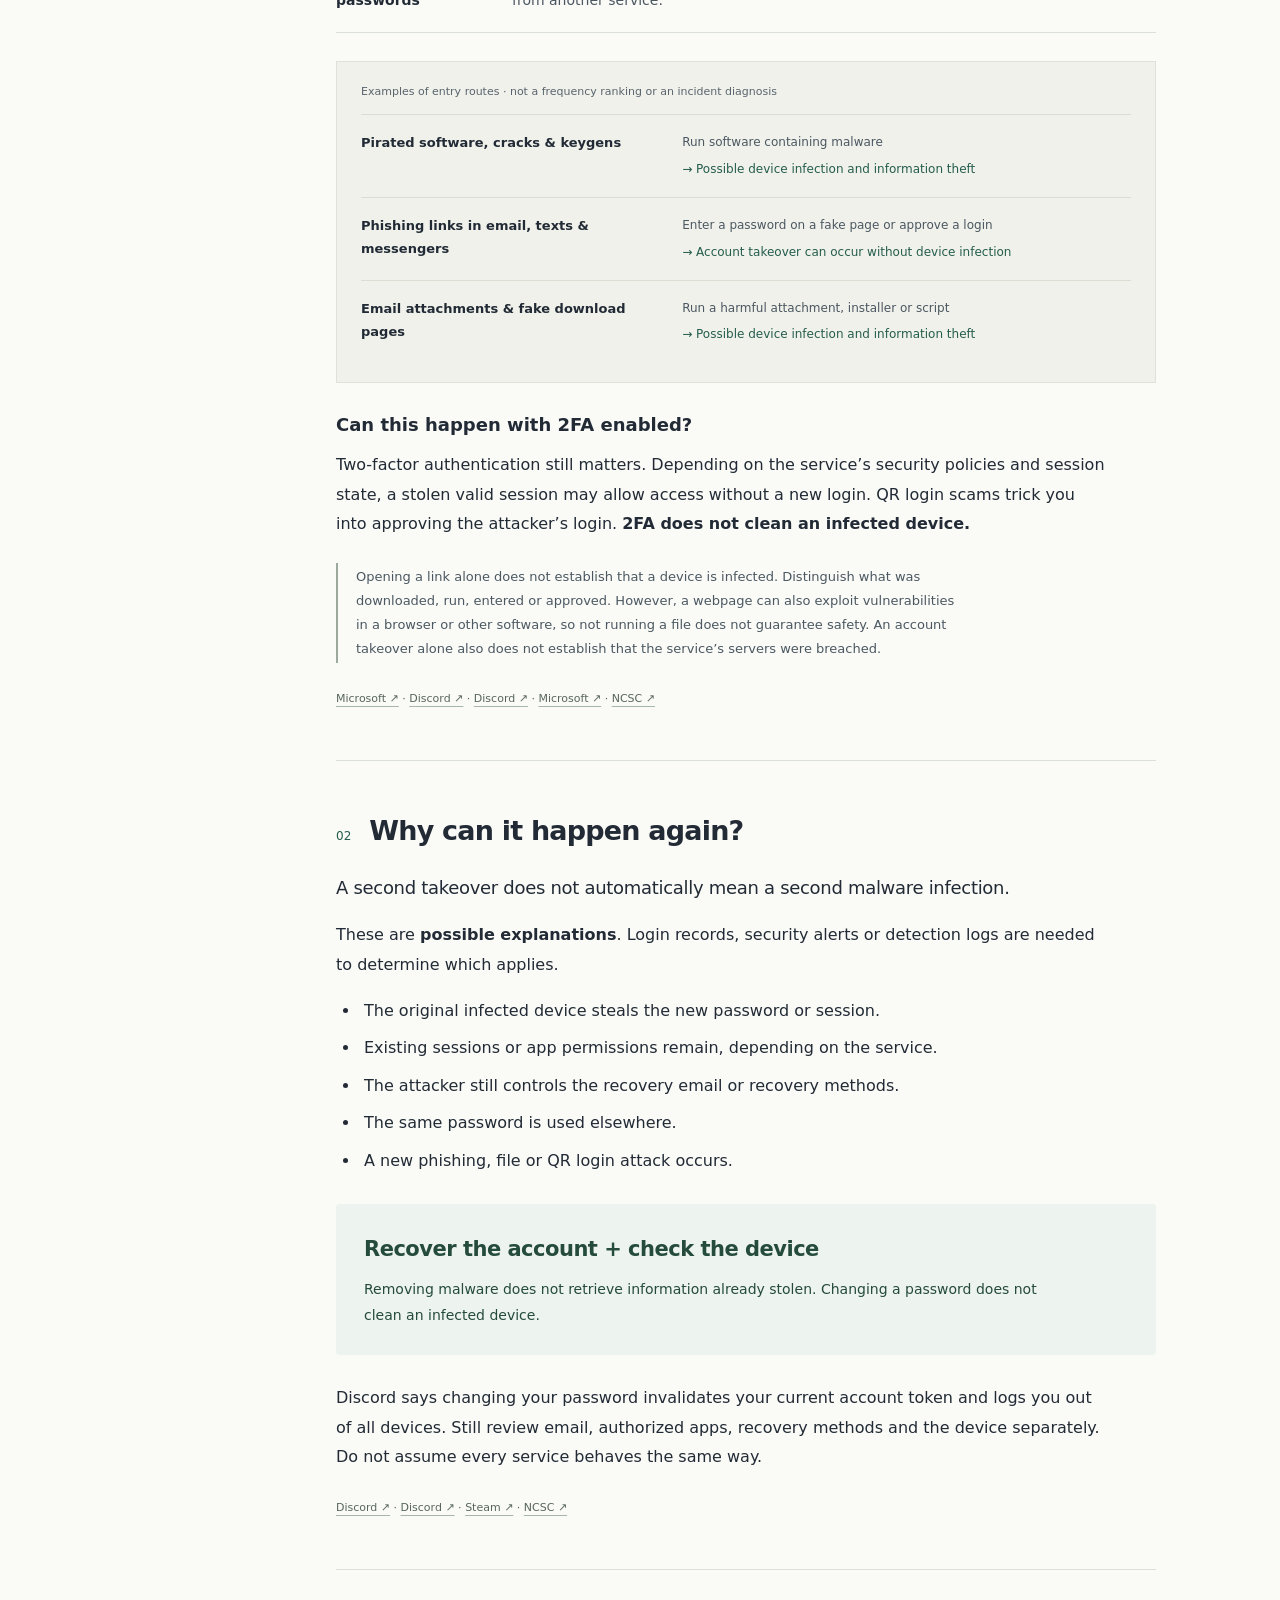
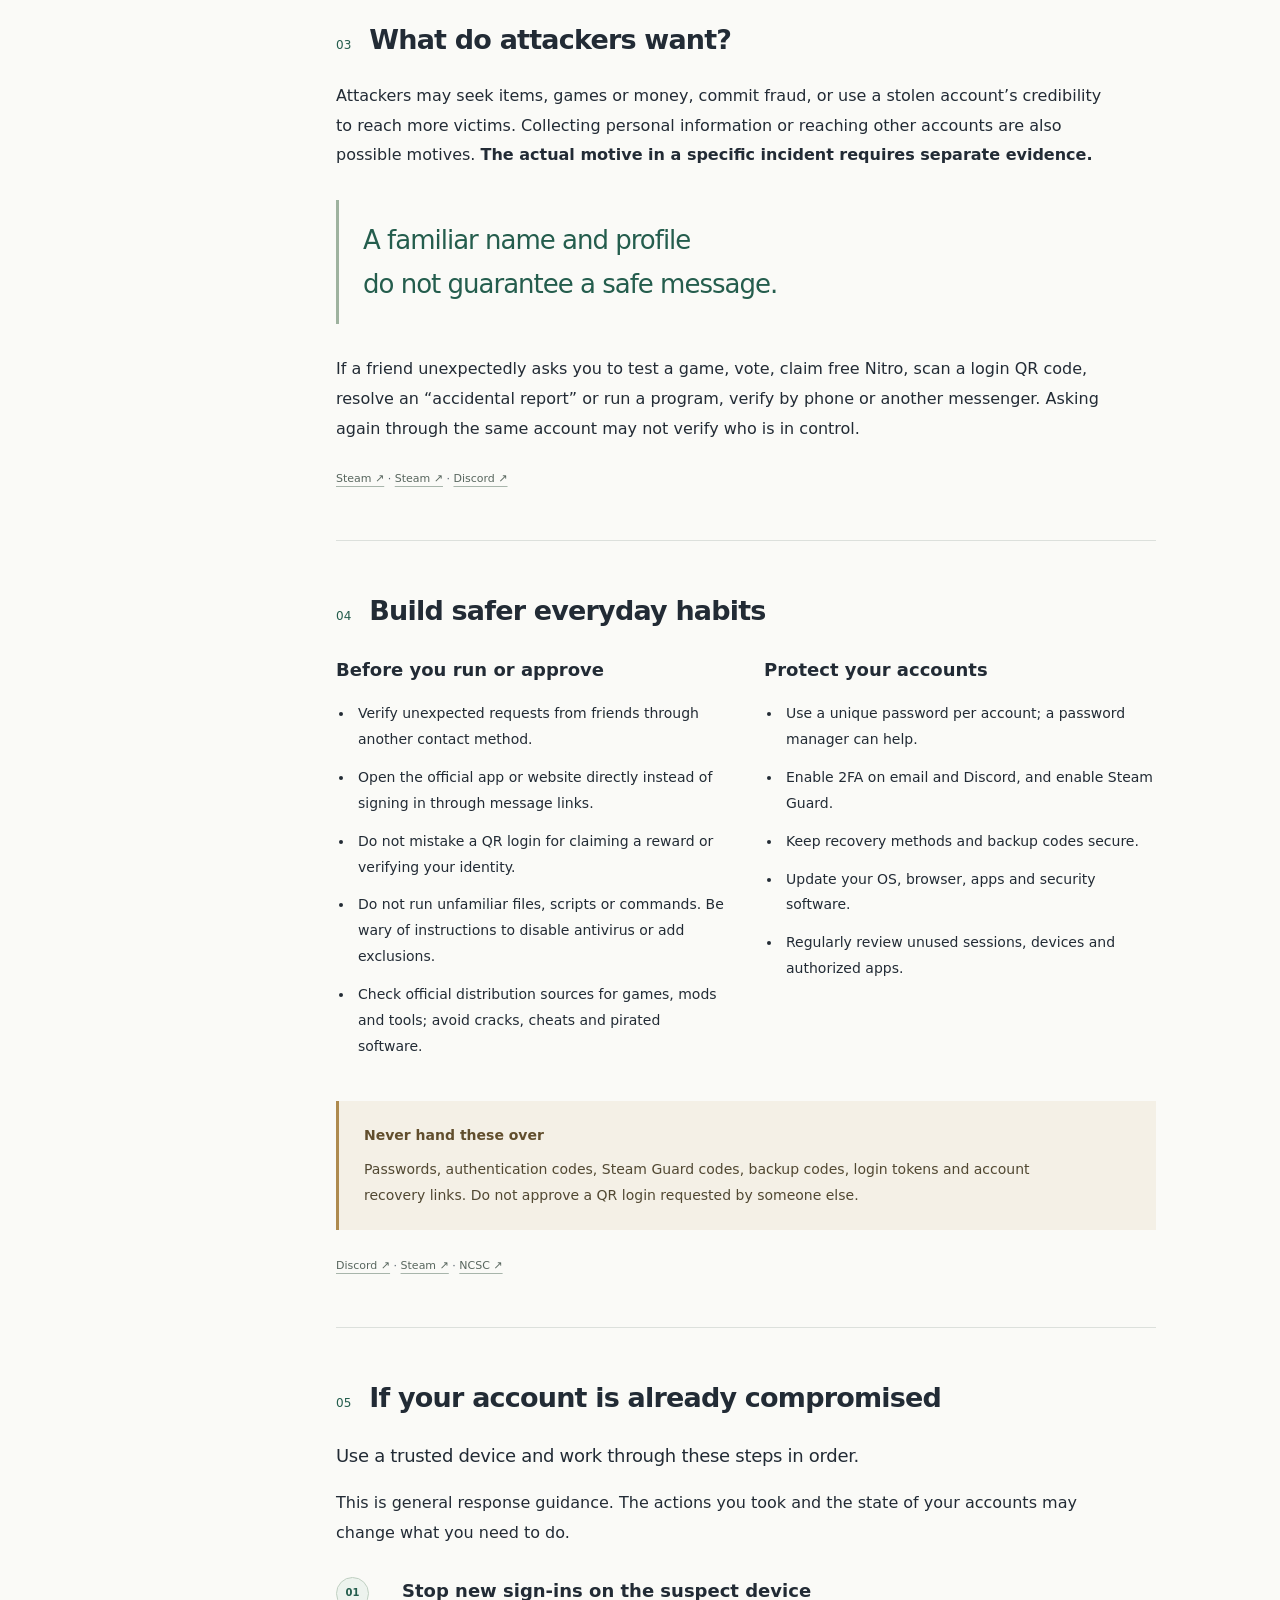
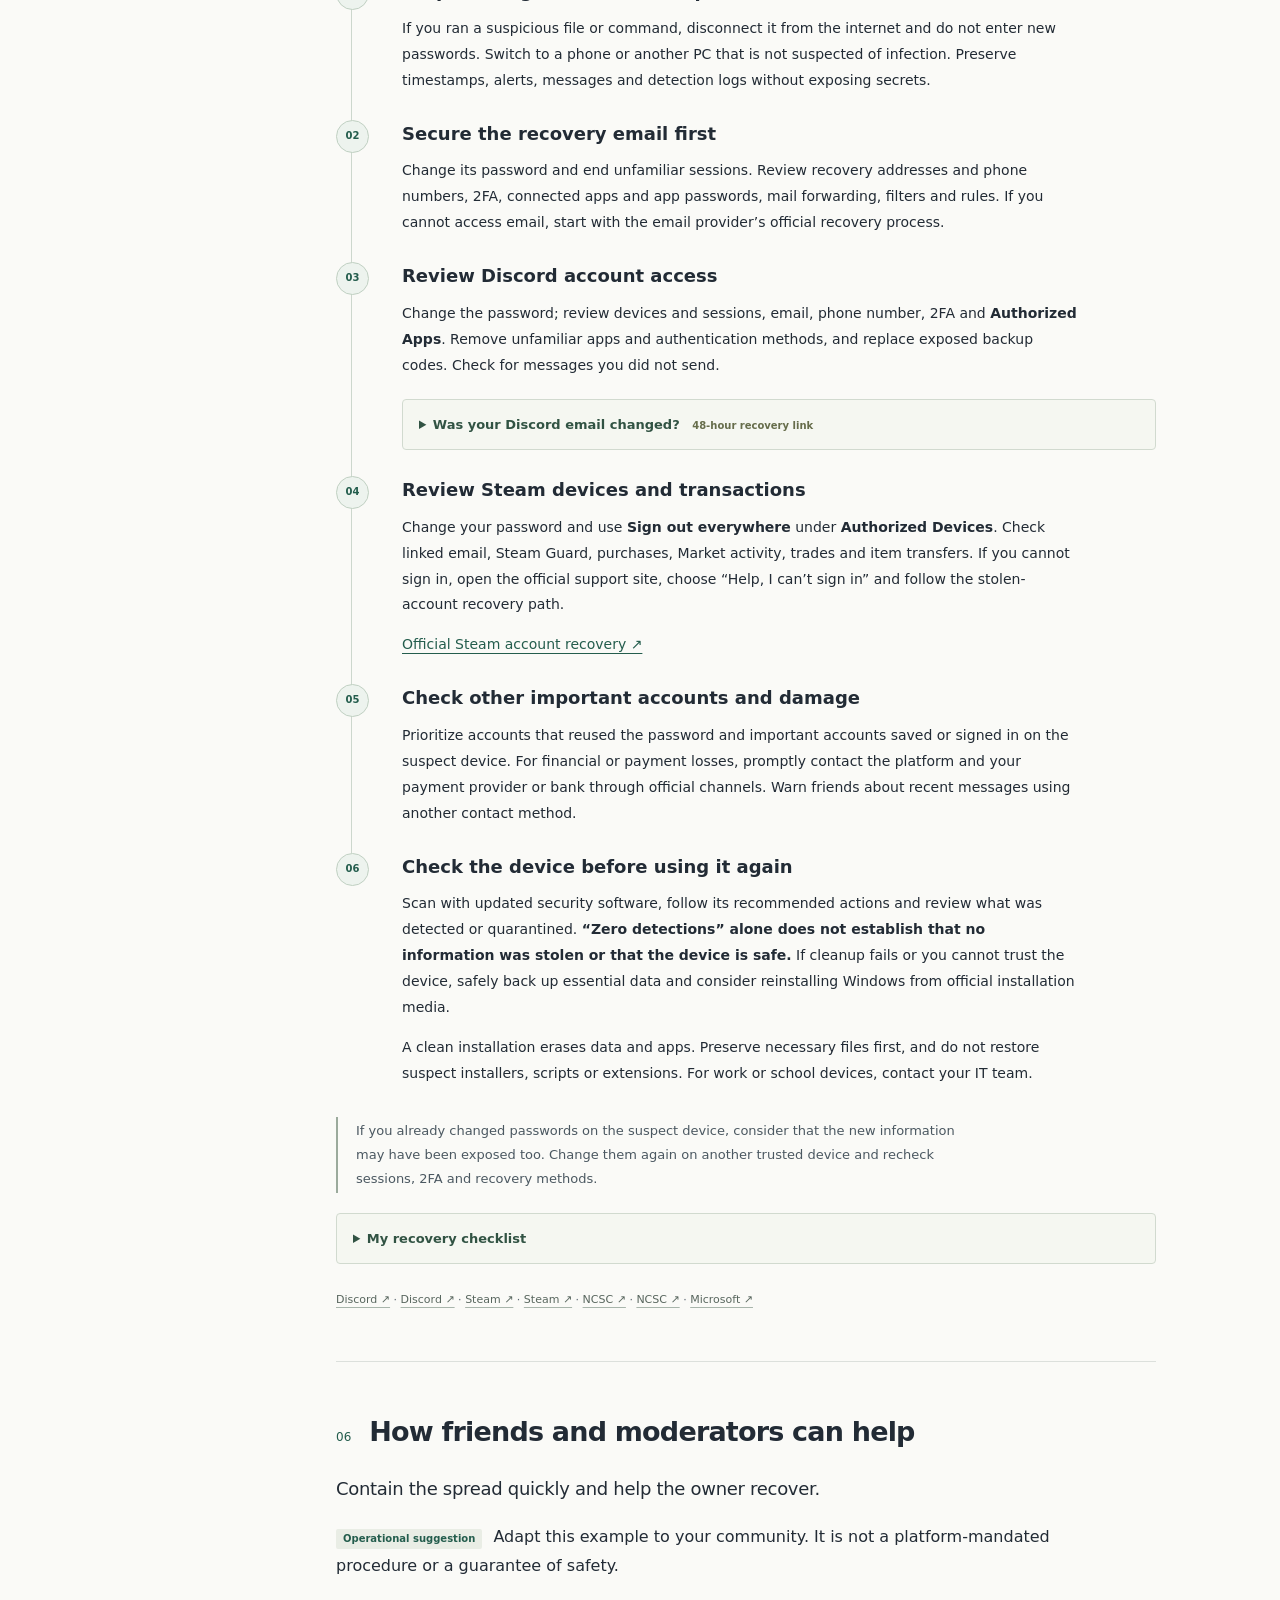
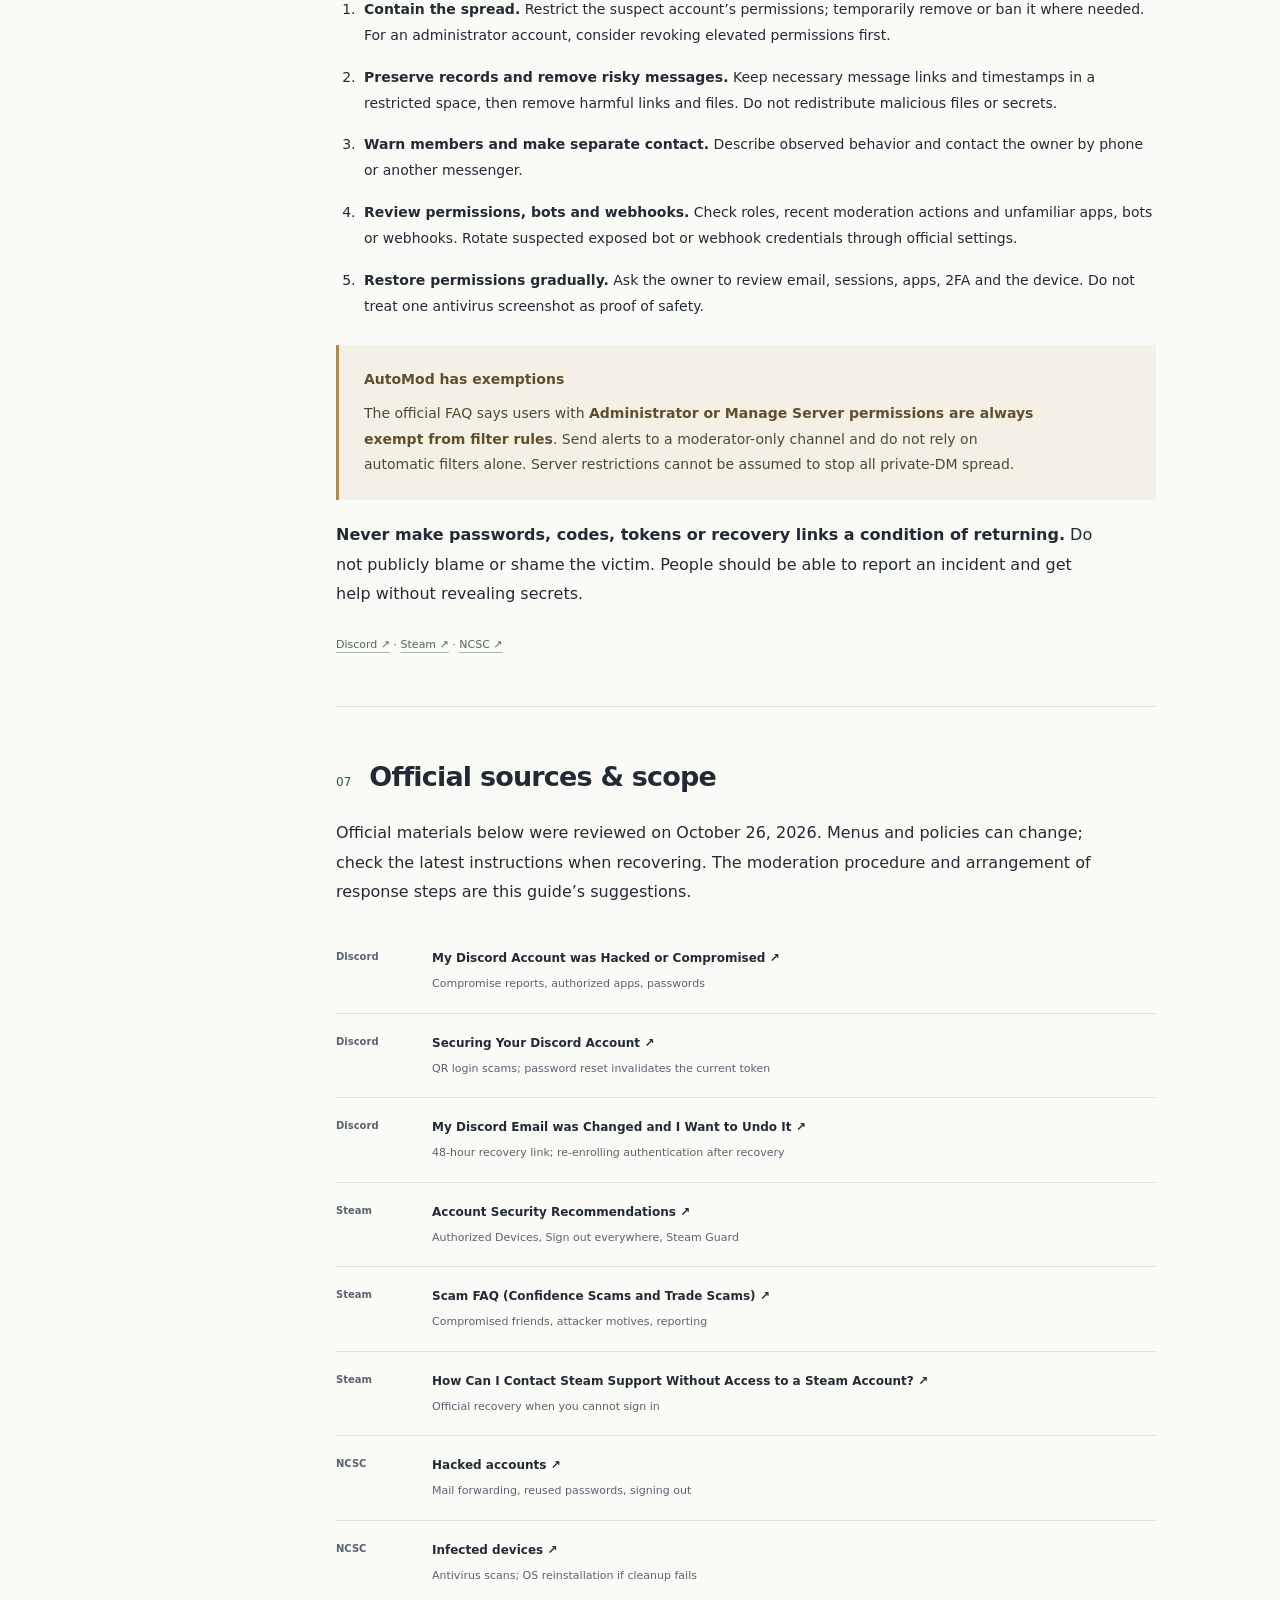
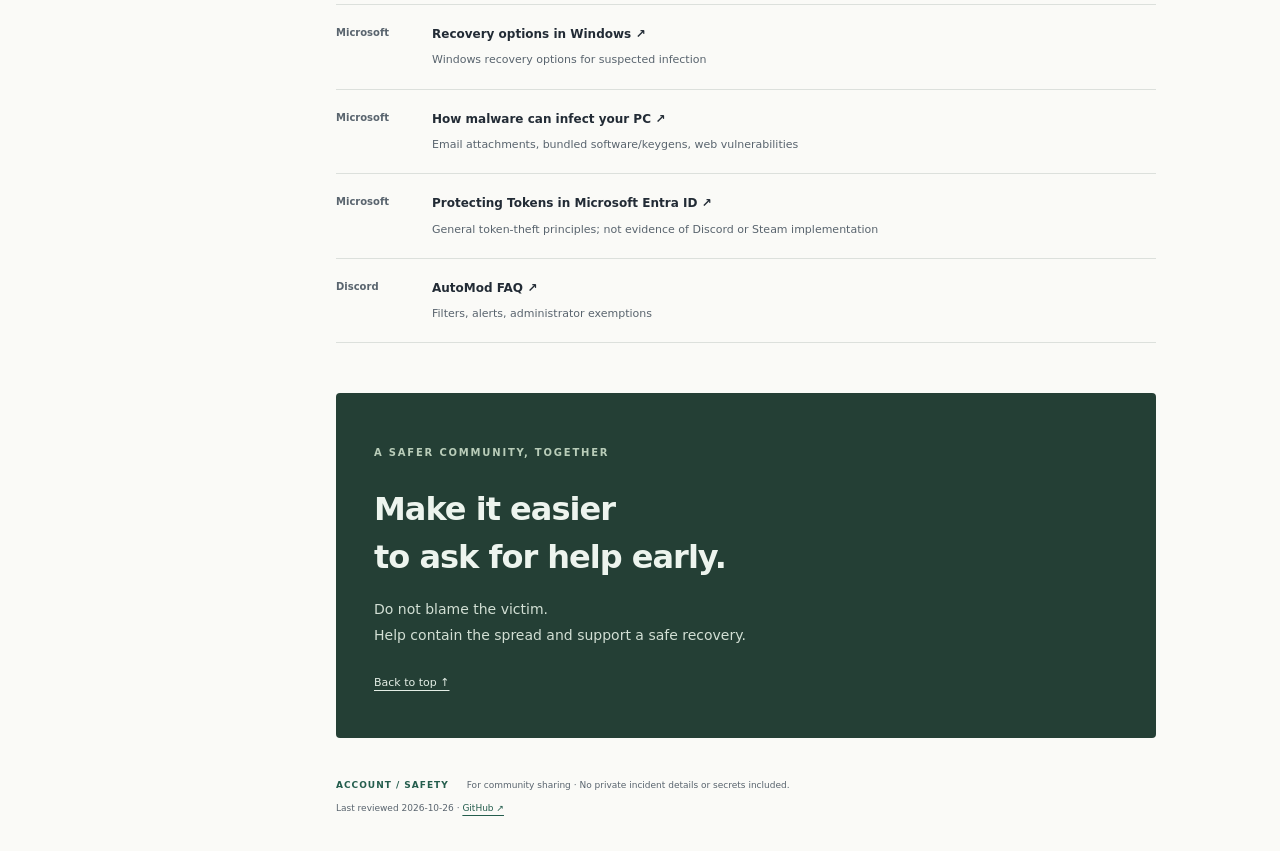
==== commit 543a14e4: "Broaden entry route examples and disclose AI-assisted non-expert authorship" ====
--- a/en.html
+++ b/en.html
@@ -6,19 +6,20 @@
 <main id="content"><div class="hero"><p class="eyebrow">DISCORD & STEAM · ACCOUNT SECURITY</p><h1>Protect your account.<br><em>Know how to recover.</em></h1><p class="hero-lead">From checking a friend’s unexpected message<br class="desktop-break"> to recovering your accounts and devices.</p><p class="hero-context">Attack methods · repeat incidents · prevention · recovery · moderation</p><div class="hero-actions"><a class="button primary" href="#recovery">Need to recover now? <span aria-hidden="true">↗</span></a><a class="text-link" href="#mechanism">Understand the attack <span aria-hidden="true">↓</span></a></div></div>
 <aside class="start-here" aria-label="First response"><div class="start-label">START HERE</div><ol><li><span>01</span>Trusted device</li><li><span>02</span>Secure email</li><li><span>03</span>Reclaim access</li></ol><p>If you ran a suspicious file or command, do not enter new passwords on that device.</p></aside>
 <div class="scope-note"><strong>Before you read</strong><p>This guide separates documented principles from possible explanations. It does not diagnose a victim’s malware, entry point or attacker motive. It is not an official notice from Discord, Valve or Microsoft.</p></div>
+<aside class="author-note" aria-labelledby="author-note-title"><h2 id="author-note-title">How this guide was written & its limits</h2><p>This community reference was researched, organized and edited with AI assistance. The author has basic IT and security knowledge but is not a security professional. Explanations or translations may contain errors or omissions. When recovering an account, prioritize the latest official guidance linked here. If you are unsure, seek help from the service’s support team or a security professional.</p></aside>
 <section id="mechanism" aria-labelledby="title-mechanism"><div class="section-heading"><span>01</span><h2 id="title-mechanism">How does an account takeover happen?</h2></div>
 <p class="section-lead">Account takeover describes the <strong>result</strong>—someone else gaining control of your account—not one particular attack.</p>
 <dl class="definitions">
-<div><dt>Phishing & impersonation</dt><dd>A fake sign-in page collects credentials, or someone posing as a friend, moderator or support agent persuades you to sign in or approve access.</dd></div>
-<div><dt>Information-stealing malware</dt><dd>A file or command disguised as a game test, mod or utility may steal passwords, cookies or tokens when you run it.</dd></div>
+<div><dt>Phishing & impersonation</dt><dd>A link in email, a text message or a messenger may lead to a fake sign-in page. Someone posing as an organization, service or person you know may also trick you into approving access.</dd></div>
+<div><dt>Information-stealing malware</dt><dd>Pirated software, cracks, keygens, modified installers or email attachments may contain malware. Running them can expose passwords, cookies or tokens. A fake game-test request is just one of many possible lures.</dd></div>
 <div><dt>Session & login approval abuse</dt><dd>An attacker may steal information that represents an authenticated session, or trick you into approving their QR-code login.</dd></div>
 <div><dt>Email & reused passwords</dt><dd>An attacker may control your recovery email to reset passwords, or try a password leaked from another service.</dd></div>
 </dl>
-<figure class="attack-flow"><figcaption>One possible attack chain · not a diagnosis of any particular incident</figcaption><ol><li>“Try my game”</li><li>Run a malicious file</li><li>Credentials stolen</li><li>Same message sent to friends</li></ol></figure>
+<figure class="entry-paths"><figcaption>Examples of entry routes · not a frequency ranking or an incident diagnosis</figcaption><dl><div><dt>Pirated software, cracks & keygens</dt><dd>Run software containing malware<span>→ Possible device infection and information theft</span></dd></div><div><dt>Phishing links in email, texts & messengers</dt><dd>Enter a password on a fake page or approve a login<span>→ Account takeover can occur without device infection</span></dd></div><div><dt>Email attachments & fake download pages</dt><dd>Run a harmful attachment, installer or script<span>→ Possible device infection and information theft</span></dd></div></dl></figure>
 <h3>Can this happen with 2FA enabled?</h3>
 <p>Two-factor authentication still matters. Depending on the service’s security policies and session state, a stolen valid session may allow access without a new login. QR login scams trick you into approving the attacker’s login. <strong>2FA does not clean an infected device.</strong></p>
-<p class="note">Opening a link alone does not establish that a device is infected. Distinguish what was downloaded, run, entered or approved. An account takeover alone also does not establish that the service’s servers were breached.</p>
-<p class="references"><a href="#source-discord">Discord ↗</a> · <a href="#source-discord-security">Discord ↗</a> · <a href="#source-tokens">Microsoft ↗</a> · <a href="#source-ncsc">NCSC ↗</a></p></section><section id="repeat" aria-labelledby="title-repeat"><div class="section-heading"><span>02</span><h2 id="title-repeat">Why can it happen again?</h2></div>
+<p class="note">Opening a link alone does not establish that a device is infected. Distinguish what was downloaded, run, entered or approved. However, a webpage can also exploit vulnerabilities in a browser or other software, so not running a file does not guarantee safety. An account takeover alone also does not establish that the service’s servers were breached.</p>
+<p class="references"><a href="#source-infection-routes">Microsoft ↗</a> · <a href="#source-discord">Discord ↗</a> · <a href="#source-discord-security">Discord ↗</a> · <a href="#source-tokens">Microsoft ↗</a> · <a href="#source-ncsc">NCSC ↗</a></p></section><section id="repeat" aria-labelledby="title-repeat"><div class="section-heading"><span>02</span><h2 id="title-repeat">Why can it happen again?</h2></div>
 <p class="section-lead">A second takeover does not automatically mean a second malware infection.</p>
 <p>These are <strong>possible explanations</strong>. Login records, security alerts or detection logs are needed to determine which applies.</p>
 <ul><li>The original infected device steals the new password or session.</li><li>Existing sessions or app permissions remain, depending on the service.</li><li>The attacker still controls the recovery email or recovery methods.</li><li>The same password is used elsewhere.</li><li>A new phishing, file or QR login attack occurs.</li></ul>
@@ -53,7 +54,7 @@
 <aside class="warning"><strong>AutoMod has exemptions</strong><p>The official FAQ says users with <strong>Administrator or Manage Server permissions are always exempt from filter rules</strong>. Send alerts to a moderator-only channel and do not rely on automatic filters alone. Server restrictions cannot be assumed to stop all private-DM spread.</p></aside>
 <p><strong>Never make passwords, codes, tokens or recovery links a condition of returning.</strong> Do not publicly blame or shame the victim. People should be able to report an incident and get help without revealing secrets.</p>
 <p class="references"><a href="#source-automod">Discord ↗</a> · <a href="#source-steam-scams">Steam ↗</a> · <a href="#source-ncsc">NCSC ↗</a></p></section>
-<section id="sources" aria-labelledby="title-sources"><div class="section-heading"><span>07</span><h2 id="title-sources">Official sources & scope</h2></div><p>Official materials below were reviewed on October 26, 2026. Menus and policies can change; check the latest instructions when recovering. The moderation procedure and arrangement of response steps are this guide’s suggestions.</p><ol class="sources"><li id="source-discord"><span class="source-org">Discord</span><a href="https://support.discord.com/hc/en-us/articles/24160905919511-My-Discord-Account-was-Hacked-or-Compromised">My Discord Account was Hacked or Compromised <span aria-hidden="true">↗</span></a><p>Compromise reports, authorized apps, passwords</p></li><li id="source-discord-security"><span class="source-org">Discord</span><a href="https://discord.com/safety/securing-your-discord-account">Securing Your Discord Account <span aria-hidden="true">↗</span></a><p>QR login scams; password reset invalidates the current token</p></li><li id="source-email-recovery"><span class="source-org">Discord</span><a href="https://support.discord.com/hc/en-us/articles/27299669812375-My-Discord-Email-was-Changed-and-I-Want-to-Undo-It">My Discord Email was Changed and I Want to Undo It <span aria-hidden="true">↗</span></a><p>48-hour recovery link; re-enrolling authentication after recovery</p></li><li id="source-steam"><span class="source-org">Steam</span><a href="https://help.steampowered.com/en/faqs/view/6639-EB3C-EC79-FF60">Account Security Recommendations <span aria-hidden="true">↗</span></a><p>Authorized Devices, Sign out everywhere, Steam Guard</p></li><li id="source-steam-scams"><span class="source-org">Steam</span><a href="https://help.steampowered.com/en/faqs/view/70E6-991B-233B-A37B">Scam FAQ (Confidence Scams and Trade Scams) <span aria-hidden="true">↗</span></a><p>Compromised friends, attacker motives, reporting</p></li><li id="source-steam-recovery"><span class="source-org">Steam</span><a href="https://help.steampowered.com/en/faqs/view/2E21-77C0-CED3-6CEB">How Can I Contact Steam Support Without Access to a Steam Account? <span aria-hidden="true">↗</span></a><p>Official recovery when you cannot sign in</p></li><li id="source-ncsc"><span class="source-org">NCSC</span><a href="https://www.ncsc.gov.uk/section/respond-recover/hacked-accounts">Hacked accounts <span aria-hidden="true">↗</span></a><p>Mail forwarding, reused passwords, signing out</p></li><li id="source-device"><span class="source-org">NCSC</span><a href="https://www.ncsc.gov.uk/section/respond-recover/citizen-infected-devices">Infected devices <span aria-hidden="true">↗</span></a><p>Antivirus scans; OS reinstallation if cleanup fails</p></li><li id="source-windows"><span class="source-org">Microsoft</span><a href="https://support.microsoft.com/en-US/windows/bd88ffdf-1e8e-34a0-d76f-39a71fb4ed4d">Recovery options in Windows <span aria-hidden="true">↗</span></a><p>Windows recovery options for suspected infection</p></li><li id="source-tokens"><span class="source-org">Microsoft</span><a href="https://learn.microsoft.com/en-us/entra/identity/devices/protecting-tokens-microsoft-entra-id">Protecting Tokens in Microsoft Entra ID <span aria-hidden="true">↗</span></a><p>General token-theft principles; not evidence of Discord or Steam implementation</p></li><li id="source-automod"><span class="source-org">Discord</span><a href="https://support.discord.com/hc/en-us/articles/4421269296535-AutoMod-FAQ">AutoMod FAQ <span aria-hidden="true">↗</span></a><p>Filters, alerts, administrator exemptions</p></li></ol></section>
+<section id="sources" aria-labelledby="title-sources"><div class="section-heading"><span>07</span><h2 id="title-sources">Official sources & scope</h2></div><p>Official materials below were reviewed on October 26, 2026. Menus and policies can change; check the latest instructions when recovering. The moderation procedure and arrangement of response steps are this guide’s suggestions.</p><ol class="sources"><li id="source-discord"><span class="source-org">Discord</span><a href="https://support.discord.com/hc/en-us/articles/24160905919511-My-Discord-Account-was-Hacked-or-Compromised">My Discord Account was Hacked or Compromised <span aria-hidden="true">↗</span></a><p>Compromise reports, authorized apps, passwords</p></li><li id="source-discord-security"><span class="source-org">Discord</span><a href="https://discord.com/safety/securing-your-discord-account">Securing Your Discord Account <span aria-hidden="true">↗</span></a><p>QR login scams; password reset invalidates the current token</p></li><li id="source-email-recovery"><span class="source-org">Discord</span><a href="https://support.discord.com/hc/en-us/articles/27299669812375-My-Discord-Email-was-Changed-and-I-Want-to-Undo-It">My Discord Email was Changed and I Want to Undo It <span aria-hidden="true">↗</span></a><p>48-hour recovery link; re-enrolling authentication after recovery</p></li><li id="source-steam"><span class="source-org">Steam</span><a href="https://help.steampowered.com/en/faqs/view/6639-EB3C-EC79-FF60">Account Security Recommendations <span aria-hidden="true">↗</span></a><p>Authorized Devices, Sign out everywhere, Steam Guard</p></li><li id="source-steam-scams"><span class="source-org">Steam</span><a href="https://help.steampowered.com/en/faqs/view/70E6-991B-233B-A37B">Scam FAQ (Confidence Scams and Trade Scams) <span aria-hidden="true">↗</span></a><p>Compromised friends, attacker motives, reporting</p></li><li id="source-steam-recovery"><span class="source-org">Steam</span><a href="https://help.steampowered.com/en/faqs/view/2E21-77C0-CED3-6CEB">How Can I Contact Steam Support Without Access to a Steam Account? <span aria-hidden="true">↗</span></a><p>Official recovery when you cannot sign in</p></li><li id="source-ncsc"><span class="source-org">NCSC</span><a href="https://www.ncsc.gov.uk/section/respond-recover/hacked-accounts">Hacked accounts <span aria-hidden="true">↗</span></a><p>Mail forwarding, reused passwords, signing out</p></li><li id="source-device"><span class="source-org">NCSC</span><a href="https://www.ncsc.gov.uk/section/respond-recover/citizen-infected-devices">Infected devices <span aria-hidden="true">↗</span></a><p>Antivirus scans; OS reinstallation if cleanup fails</p></li><li id="source-windows"><span class="source-org">Microsoft</span><a href="https://support.microsoft.com/en-US/windows/bd88ffdf-1e8e-34a0-d76f-39a71fb4ed4d">Recovery options in Windows <span aria-hidden="true">↗</span></a><p>Windows recovery options for suspected infection</p></li><li id="source-infection-routes"><span class="source-org">Microsoft</span><a href="https://support.microsoft.com/en-gb/windows/security/how-malware-can-infect-your-pc">How malware can infect your PC <span aria-hidden="true">↗</span></a><p>Email attachments, bundled software/keygens, web vulnerabilities</p></li><li id="source-tokens"><span class="source-org">Microsoft</span><a href="https://learn.microsoft.com/en-us/entra/identity/devices/protecting-tokens-microsoft-entra-id">Protecting Tokens in Microsoft Entra ID <span aria-hidden="true">↗</span></a><p>General token-theft principles; not evidence of Discord or Steam implementation</p></li><li id="source-automod"><span class="source-org">Discord</span><a href="https://support.discord.com/hc/en-us/articles/4421269296535-AutoMod-FAQ">AutoMod FAQ <span aria-hidden="true">↗</span></a><p>Filters, alerts, administrator exemptions</p></li></ol></section>
 <aside class="closing"><span class="eyebrow">A SAFER COMMUNITY, TOGETHER</span><h2>Make it easier<br>to ask for help early.</h2><p>Do not blame the victim.<br>Help contain the spread and support a safe recovery.</p><a href="#top">Back to top ↑</a></aside>
 <footer><span>ACCOUNT / SAFETY</span><p>For community sharing · No private incident details or secrets included.</p><p>Last reviewed 2026-10-26 · <a href="https://github.com/henry9904/discord-steam-security-guide">GitHub ↗</a></p></footer>
 </main></div></body></html>
--- a/assets/style.css
+++ b/assets/style.css
@@ -3,6 +3,9 @@
 *{box-sizing:border-box}html{scroll-behavior:smooth;scroll-padding-top:110px}body{margin:0;background:var(--paper);color:var(--ink);font-family:var(--sans);font-size:16px;line-height:1.85;word-break:keep-all;overflow-wrap:anywhere}a{color:var(--green);text-underline-offset:4px}a:hover{text-decoration-thickness:2px}button,input,summary,a{-webkit-tap-highlight-color:transparent}a:focus-visible,summary:focus-visible,input:focus-visible{outline:3px solid #a65a26;outline-offset:5px;border-radius:2px}::selection{background:#d5e9db}img{max-width:100%}h1,h2,h3,p,figure,blockquote{margin:0}p+p{margin-top:14px}strong{font-weight:680}ul,ol{margin:16px 0;padding-left:24px}li{padding-left:4px}li+li{margin-top:8px}code{font-size:.86em;background:#e9eee9;padding:2px 5px;border-radius:3px;word-break:break-all}section{padding:50px 0;border-top:1px solid var(--line)}h2{font-size:27px;line-height:1.45;letter-spacing:-.8px;font-weight:700}h3{font-size:18px;line-height:1.6;margin:28px 0 10px}p{max-width:76ch}.skip-link{position:fixed;top:-100px;left:16px;z-index:10;background:var(--ink);color:white;padding:12px 20px}.skip-link:focus{top:8px}
 .topbar{position:sticky;top:0;background:rgba(250,250,247,.97);border-bottom:1px solid var(--line);z-index:5}.topbar-inner{max-width:1280px;margin:auto;padding:19px 42px;display:flex;align-items:center;justify-content:space-between;gap:16px}.brand{display:flex;align-items:center;gap:12px;text-decoration:none;color:var(--ink);font-size:13px;font-weight:750;letter-spacing:1.5px;line-height:1.4}.brand-sub{display:block;font-size:11px;font-weight:450;letter-spacing:.2px;color:var(--muted);margin-top:4px}.language{display:flex;gap:3px;padding:3px;border:1px solid #cbd2cc;border-radius:6px}.language a{font-size:12px;line-height:1.4;color:var(--muted);text-decoration:none;padding:8px 13px;border-radius:3px}.language a[aria-current]{color:var(--white);background:var(--green);font-weight:650}.page-layout{max-width:1280px;margin:auto;padding:0 42px;display:grid;grid-template-columns:224px minmax(0,1fr);gap:70px}.sidebar{position:sticky;top:126px;align-self:start;padding:0 24px 0 0;margin-top:66px;border-right:1px solid var(--line)}.nav-title{font-size:11px;font-weight:700;letter-spacing:1.5px;color:var(--muted);padding:0 12px 16px}.sidebar nav{display:flex;flex-direction:column;gap:4px}.sidebar nav a{display:flex;gap:13px;padding:8px 12px;color:var(--muted);font-size:13px;text-decoration:none;border-radius:3px;line-height:1.7}.sidebar nav a span{font-size:10px;letter-spacing:.5px;color:#7e8983;align-self:center}.sidebar nav a:hover,.sidebar nav a[aria-current]{color:var(--green);background:#eaf0e9}.sidebar nav a[aria-current]{font-weight:650}.sidebar-note{font-size:10px;color:var(--muted);margin:34px 12px 0;line-height:1.7}.status-dot{display:inline-block;width:5px;height:5px;background:var(--green);border-radius:50%;margin-right:6px}.sidebar-note time{display:block;color:var(--ink);font-size:12px;font-variant-numeric:tabular-nums;margin:5px 0 14px}.sidebar-note p{font-size:11px}main{min-width:0;max-width:820px}.hero{padding:67px 0 38px}.eyebrow{color:var(--green);font-size:10px;font-weight:750;letter-spacing:1.8px;line-height:1.7}.hero h1{font-size:clamp(36px,4.15vw,57px);line-height:1.25;font-weight:720;letter-spacing:-2.6px;margin:23px 0 22px}.hero h1 em{font-style:normal;color:var(--green)}.hero-lead{font-size:18px;line-height:1.8;letter-spacing:-.4px;color:#45515b}.hero-context{font-size:12px;color:var(--muted);margin-top:19px}.hero-actions{display:flex;align-items:center;flex-wrap:wrap;gap:26px;margin-top:27px}.button{display:inline-flex;align-items:center;justify-content:space-between;gap:25px;text-decoration:none;border-radius:4px;padding:12px 19px;font-size:13px;font-weight:600}.primary{background:var(--green);color:white}.primary:hover{background:#1c4a3d}.text-link{font-size:12px;text-decoration:none}.text-link span{margin-left:12px}.start-here{padding:23px 27px 19px;border:1px solid #cedace;background:var(--green-light);border-radius:5px}.start-label{font-size:11px;color:var(--green);font-weight:700;letter-spacing:.6px}.start-here ol{padding:0;margin:10px 0;list-style:none;display:grid;grid-template-columns:repeat(3,1fr);gap:12px}.start-here li{padding:0;margin:0;font-size:15px;font-weight:650;line-height:1.6;display:flex;align-items:baseline;gap:11px}.start-here li+li{border-left:1px solid #cbd9cd;padding-left:16px}.start-here li span{font-size:10px;font-weight:500;color:var(--green)}.start-here p{font-size:12px;color:#4b6456;margin-top:14px}.scope-note{display:flex;gap:24px;padding:26px 0 34px;font-size:11px;line-height:1.9;color:var(--muted)}.scope-note strong{flex:0 0 auto;font-size:11px}.section-heading{display:flex;gap:18px;align-items:baseline;margin-bottom:22px}.section-heading>span{color:var(--green);font-size:12px;font-variant-numeric:tabular-nums}.section-lead{font-size:18px;line-height:1.8;letter-spacing:-.3px;margin-bottom:16px}.definitions{margin:22px 0 28px}.definitions>div{display:grid;grid-template-columns:154px 1fr;border-bottom:1px solid var(--line);padding:18px 0;gap:22px}.definitions dt{font-size:14px;font-weight:650}.definitions dd{margin:0;font-size:14px;color:#4b5761}.attack-flow{margin:30px 0;background:#f0f1eb;border:1px solid #e0e2da;padding:20px 24px}.attack-flow figcaption{font-size:11px;color:var(--muted)}.attack-flow ol{display:flex;gap:16px;list-style:none;margin:14px 0 0;padding:0}.attack-flow li{position:relative;font-size:12px;flex:1;padding:0 13px 0 0;line-height:1.7;margin:0}.attack-flow li:not(:last-child):after{content:'→';position:absolute;right:0;color:#67766c}.note{font-size:13px;border-left:2px solid #9baa9c;padding:2px 0 2px 18px;margin-top:24px;color:#4b5861}.references{font-size:11px;color:var(--muted);margin-top:25px;line-height:2}.references a{color:#58665e;text-decoration-color:#a8b5ab}.principle{padding:26px 28px;background:var(--green-light);margin:28px 0;color:#254b3d;border-radius:4px}.principle strong{font-size:21px;letter-spacing:-.5px}.principle p{font-size:14px;margin-top:9px}blockquote{margin:30px 0;padding:18px 0 18px 24px;border-left:3px solid #9eb29f;font-size:26px;line-height:1.7;color:var(--green);letter-spacing:-1px}.two-column{display:grid;grid-template-columns:1fr 1fr;gap:36px}.two-column h3{margin-top:4px}.two-column ul{font-size:14px;padding-left:18px}.two-column li+li{margin-top:12px}.warning{margin:25px 0 20px;padding:22px 25px;border-left:3px solid #ae8a4e;background:#f4f0e6;font-size:14px;color:#514832}.warning strong{color:#614e2d}.warning p{margin-top:8px}.recovery-steps{counter-reset:step;list-style:none;padding:0;margin:30px 0}.recovery-steps>li{position:relative;counter-increment:step;padding:0 0 26px 50px;margin:0;border-left:1px solid #ccd7cd;margin-left:15px}.recovery-steps>li:last-child{border-left-color:transparent;padding-bottom:0}.recovery-steps>li:before{content:counter(step,decimal-leading-zero);position:absolute;left:-16px;top:0;width:31px;height:31px;background:var(--green-light);border:1px solid #bfcfc1;border-radius:50%;display:grid;place-items:center;font-size:10px;font-weight:700;color:var(--green)}.recovery-steps h3{margin:0 0 10px;font-size:18px}.recovery-steps p{font-size:14px}.recovery-detail,.checklist{border:1px solid #d1dacf;border-radius:4px;margin-top:20px;background:#f5f7f1}.recovery-detail summary,.checklist summary{padding:13px 16px;font-size:13px;cursor:pointer;font-weight:650;line-height:1.8;color:#315343}.recovery-detail summary span{font-size:10px;display:inline-block;margin-left:8px;color:#666d4b}.recovery-detail>div,.checklist>div{padding:4px 18px 19px}.recovery-detail p{font-size:13px}.small{font-size:11px;color:var(--muted);margin-bottom:15px}.checklist label{display:flex;align-items:baseline;gap:10px;font-size:14px;padding:9px 0;cursor:pointer;border-top:1px solid #e0e6dc}.checklist input{accent-color:var(--green);flex:0 0 auto;width:16px;height:16px;align-self:flex-start;margin:5px 0 0}.tag{font-size:10px;font-weight:650;display:inline-block;background:#e9ede5;color:var(--green);padding:1px 7px;margin-right:6px;border-radius:2px}.plain-steps li{font-size:14px;margin-top:16px}.sources{list-style:none;margin:22px 0 0;padding:0}.sources>li{position:relative;scroll-margin-top:115px;padding:18px 0 18px 96px;border-bottom:1px solid var(--line);margin:0;font-size:12px}.source-org{position:absolute;left:0;top:19px;font-size:10px;font-weight:650;color:var(--muted)}.sources a{color:var(--ink);text-decoration:none;font-weight:600;line-height:1.7}.sources a:hover{text-decoration:underline}.sources p{font-size:11px;color:var(--muted);margin-top:5px}.closing{padding:43px 38px;margin:0 0 40px;background:#243f35;color:#edf4ee;border-radius:4px}.closing .eyebrow{color:#b9cdb9}.closing h2{font-size:32px;letter-spacing:-1px;line-height:1.5;margin:19px 0 16px}.closing p{font-size:14px;color:#d2dfd4}.closing a{display:inline-block;color:#e4eee6;font-size:11px;margin-top:24px}footer{display:flex;flex-wrap:wrap;gap:7px 18px;font-size:9px;color:var(--muted);padding-bottom:35px;line-height:1.7}footer>span{font-weight:750;letter-spacing:1px;color:var(--green)}footer p:last-child{width:100%;margin:0}
 html[lang=en] body{word-break:normal}html[lang=en] .hero h1{font-size:clamp(34px,3.8vw,50px);letter-spacing:-1.8px}html[lang=en] .start-here li{font-size:13px}
+.author-note{margin:0 0 34px;padding:21px 24px;background:#f0f1eb;border:1px solid #dce0d5;border-radius:4px}.author-note h2{font-size:14px;letter-spacing:0;line-height:1.6;margin-bottom:9px}.author-note p{font-size:12px;line-height:1.9;color:#4b5861}.entry-paths{margin:28px 0;padding:20px 24px;background:#f0f1eb;border:1px solid #e0e2da}.entry-paths figcaption{font-size:11px;color:var(--muted);line-height:1.8}.entry-paths dl{margin:13px 0 0}.entry-paths dl>div{display:grid;grid-template-columns:minmax(135px,.8fr) minmax(0,1.2fr);gap:22px;padding:16px 0;border-top:1px solid #d9ddd2}.entry-paths dt{font-size:13px;font-weight:650;line-height:1.8}.entry-paths dd{margin:0;font-size:12px;line-height:1.9;color:#4b5761}.entry-paths dd span{display:block;color:var(--green);margin-top:4px}.entry-paths+ h3{margin-top:28px}
+@media(max-width:760px){.author-note{padding:18px 19px;margin-bottom:28px}.author-note h2{font-size:13px}.author-note p{font-size:11px}.entry-paths{padding:18px}.entry-paths figcaption{font-size:10px}.entry-paths dl>div{display:block;padding:14px 0}.entry-paths dt{font-size:12px;margin-bottom:6px}.entry-paths dd{font-size:12px}}
+@media print{.entry-paths,.author-note{break-inside:avoid}}
 @media(min-width:1500px){.page-layout{gap:90px}}
 @media(max-width:1000px){.page-layout{grid-template-columns:174px minmax(0,1fr);gap:36px;padding:0 30px}.topbar-inner{padding:16px 30px}.sidebar{padding-right:12px}.sidebar nav a{font-size:12px;gap:10px;padding:8px}.hero h1{letter-spacing:-1.7px}.definitions>div{grid-template-columns:125px 1fr;gap:18px}.start-here{padding:20px}.start-here li{font-size:13px;gap:6px}.start-here li+li{padding-left:9px}.scope-note{display:block}.scope-note p{margin-top:8px}.two-column{gap:24px}}
 @media(max-width:760px){html{scroll-padding-top:95px}.page-layout{display:block;padding:0 23px}.topbar-inner{padding:14px 22px}.brand{font-size:10px;gap:9px;letter-spacing:1px}.brand img{width:24px;height:28px}.brand-sub{font-size:9px}.language a{padding:7px 10px;font-size:11px}.sidebar{position:static;display:block;border:0;margin:0;padding:16px 0 14px;border-bottom:1px solid var(--line)}.nav-title,.sidebar-note{display:none}.sidebar nav{display:flex;flex-direction:row;overflow-x:auto;gap:18px;padding-bottom:5px}.sidebar nav a{padding:3px 0;white-space:nowrap;font-size:11px;line-height:2;gap:5px}.sidebar nav a span{font-size:9px}.sidebar nav a[aria-current]{background:transparent}.hero{padding:38px 0 29px}.eyebrow{font-size:9px;letter-spacing:1.3px}.hero h1{font-size:42px;letter-spacing:-2px;margin:21px 0}.hero-lead{font-size:15px;line-height:1.9}.hero-context{font-size:10px;margin-top:14px}.hero-actions{gap:22px;margin-top:23px}.button{font-size:12px;padding:11px 15px;gap:16px}.text-link{font-size:11px}.start-here{padding:19px 17px}.start-label{font-size:10px}.start-here ol{gap:8px}.start-here li{display:block;font-size:12px}.start-here li span{display:block;font-size:9px;margin-bottom:3px}.start-here li+li{padding-left:13px}.start-here p{font-size:11px;line-height:1.9}.scope-note{padding:23px 0 28px}body{font-size:15px}section{padding:35px 0}.section-heading{gap:12px;margin-bottom:20px}h2{font-size:23px;letter-spacing:-.7px}.section-lead{font-size:17px}.definitions>div{display:block;padding:16px 0}.definitions dt{margin-bottom:6px}.definitions dd{font-size:13px}.attack-flow{padding:17px}.attack-flow figcaption{font-size:10px}.attack-flow ol{display:grid;grid-template-columns:1fr 1fr;gap:16px}.attack-flow li{font-size:11px}.attack-flow li:nth-child(2):after{content:'↓'}.attack-flow li:nth-child(3):after{content:'→'}.attack-flow li:last-child:after{content:none}.principle{padding:23px 20px}.principle strong{font-size:19px}blockquote{font-size:24px;letter-spacing:-.8px;padding-left:20px}.two-column{display:block}.two-column>div+div{margin-top:25px}.warning{padding:19px 20px;font-size:13px}.recovery-steps>li{padding-left:31px}.recovery-steps h3{font-size:16px}.recovery-steps p{font-size:13px}.recovery-detail summary{font-size:12px;padding:12px}.recovery-detail summary span{margin-left:0}.sources>li{padding:17px 0}.source-org{position:static;display:block;font-size:10px;margin-bottom:4px}.sources a{font-size:12px}.closing{padding:29px 24px;margin-bottom:27px}.closing h2{font-size:28px}.closing p{font-size:13px}html[lang=en] .hero h1{font-size:37px;letter-spacing:-1.6px}html[lang=en] .start-here li{font-size:11px}}
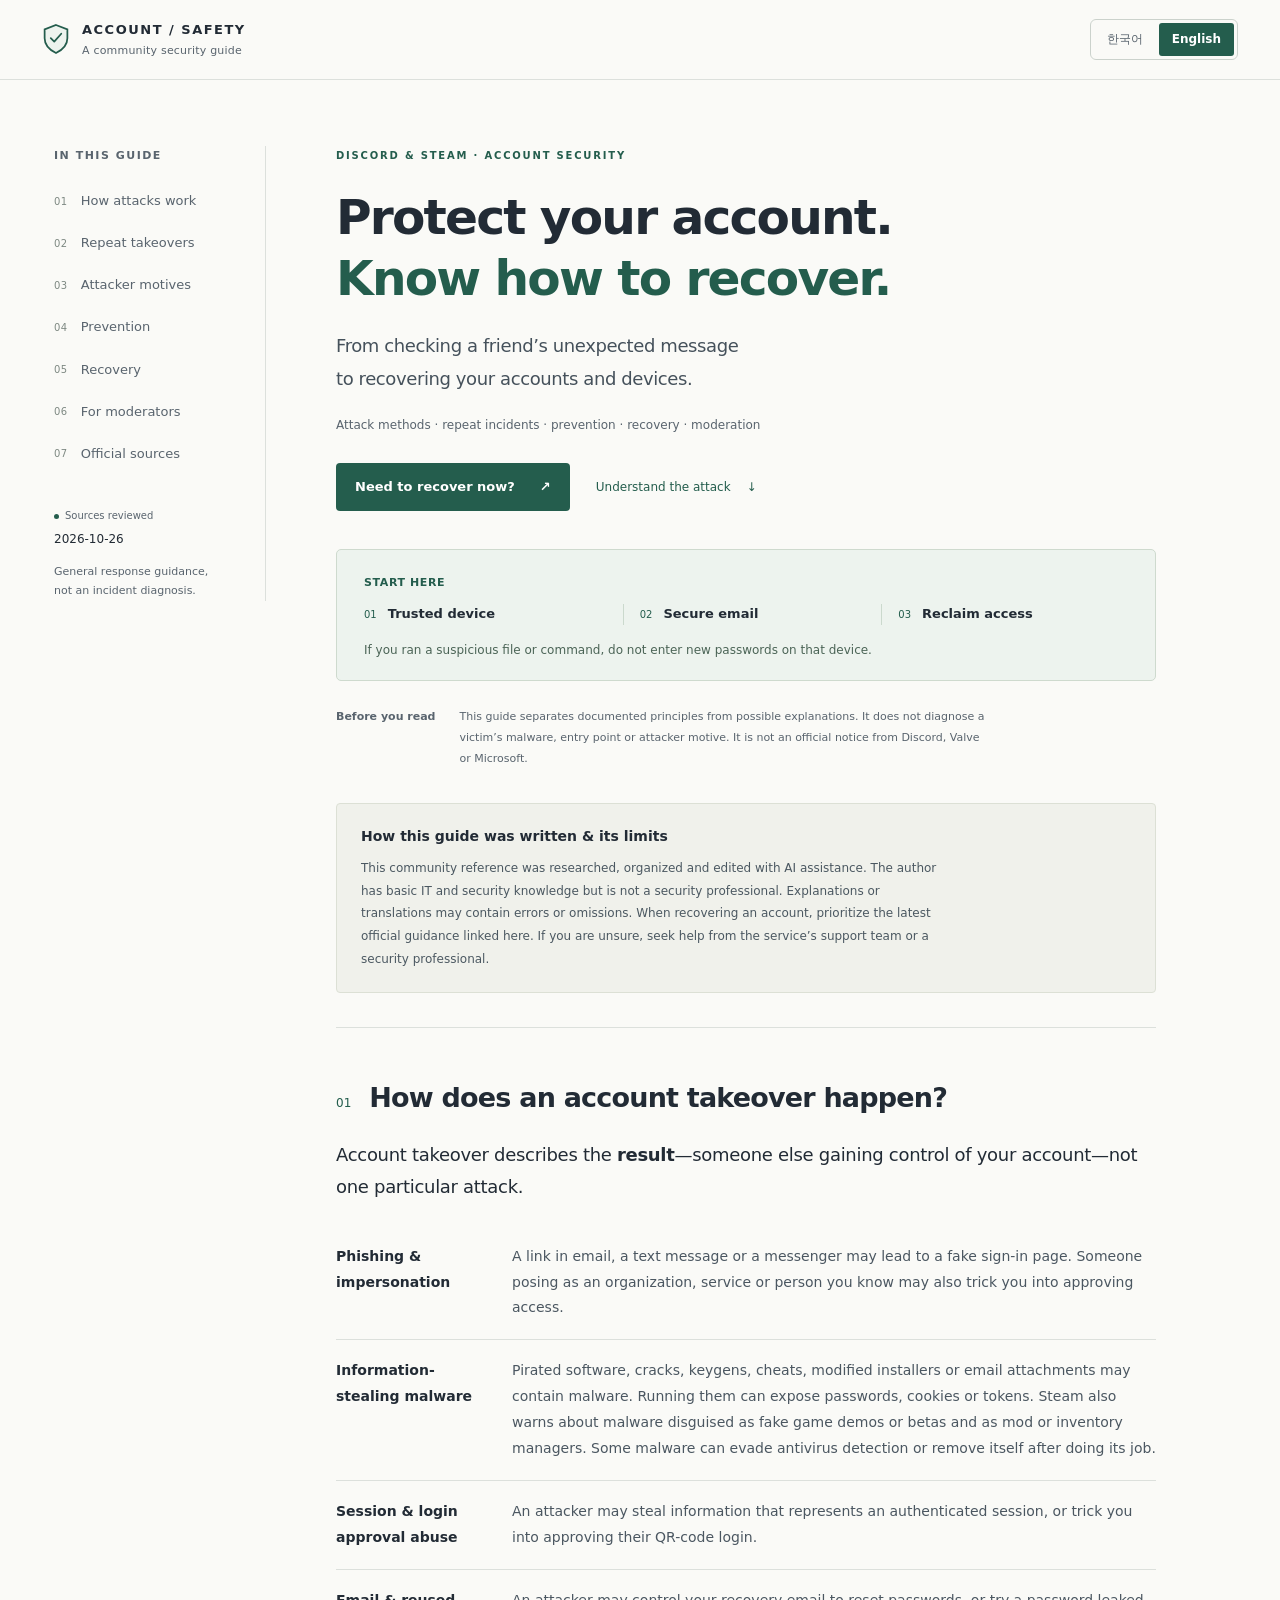
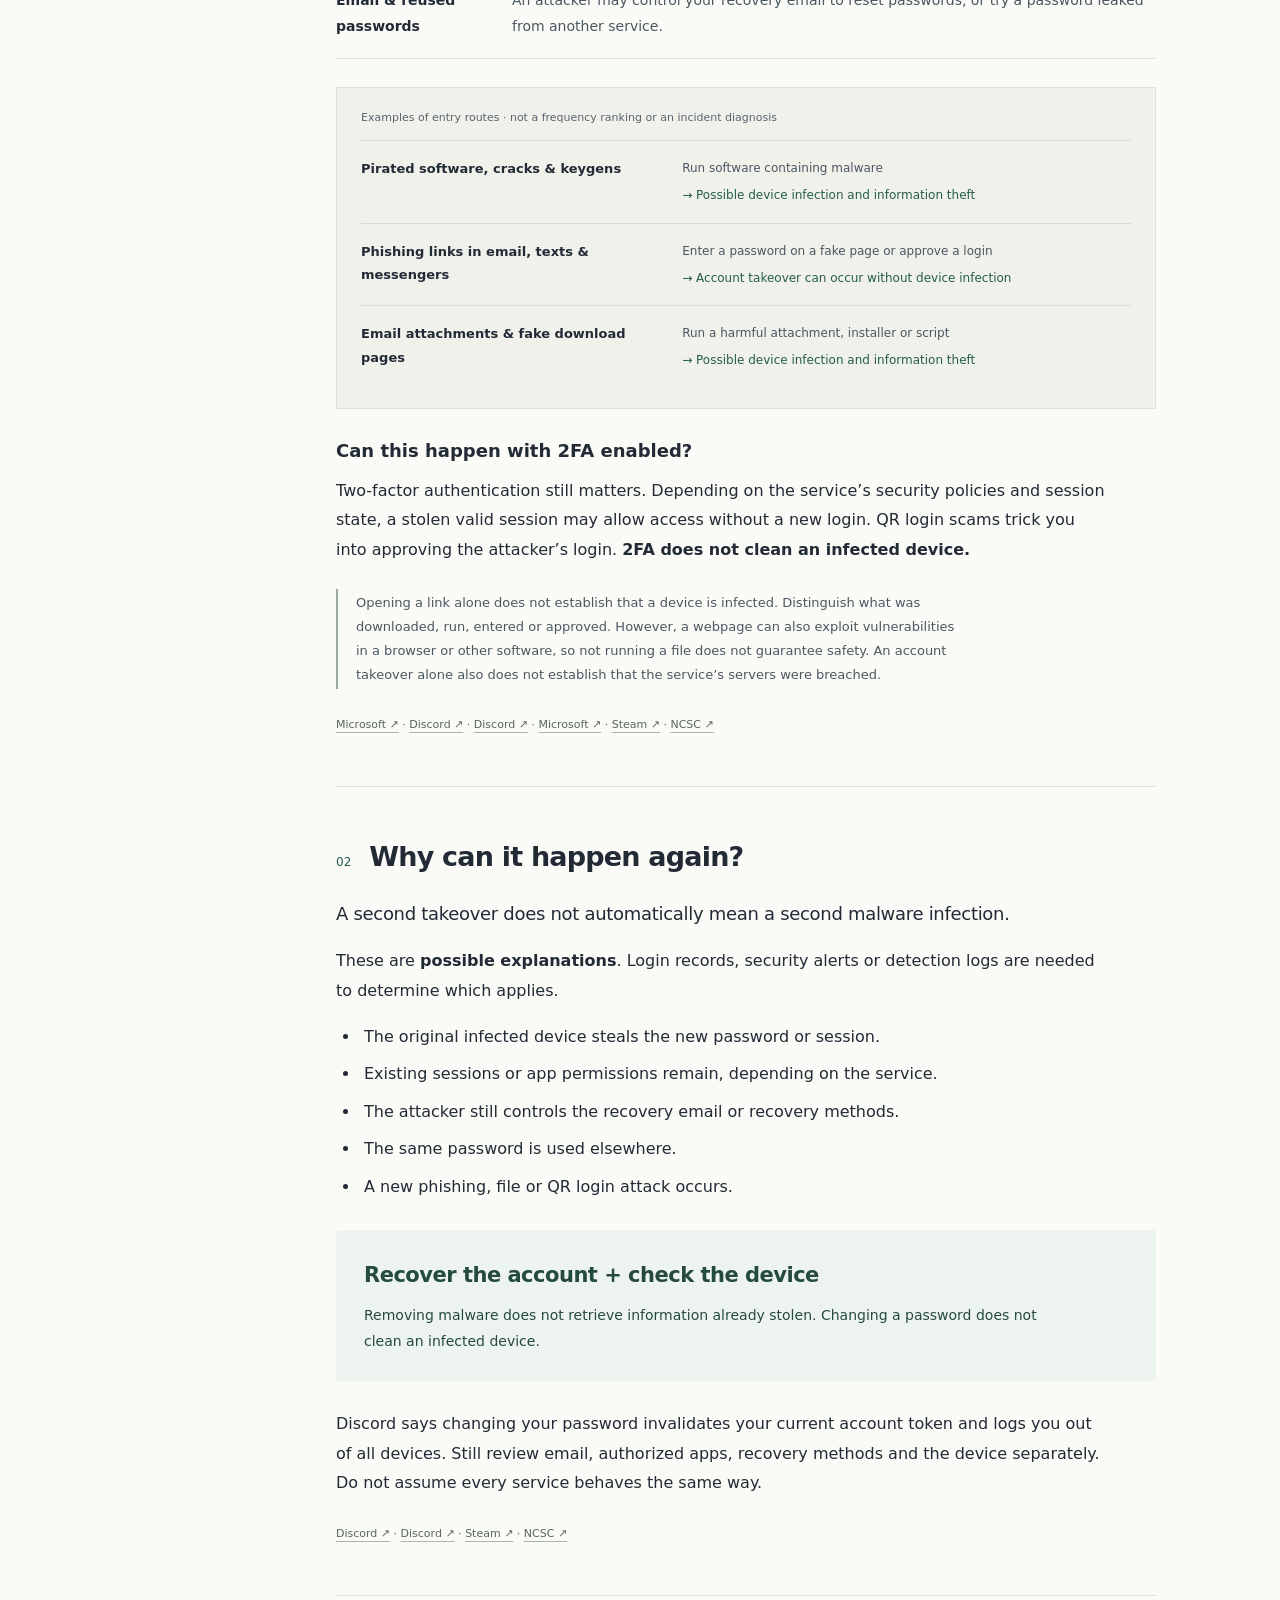
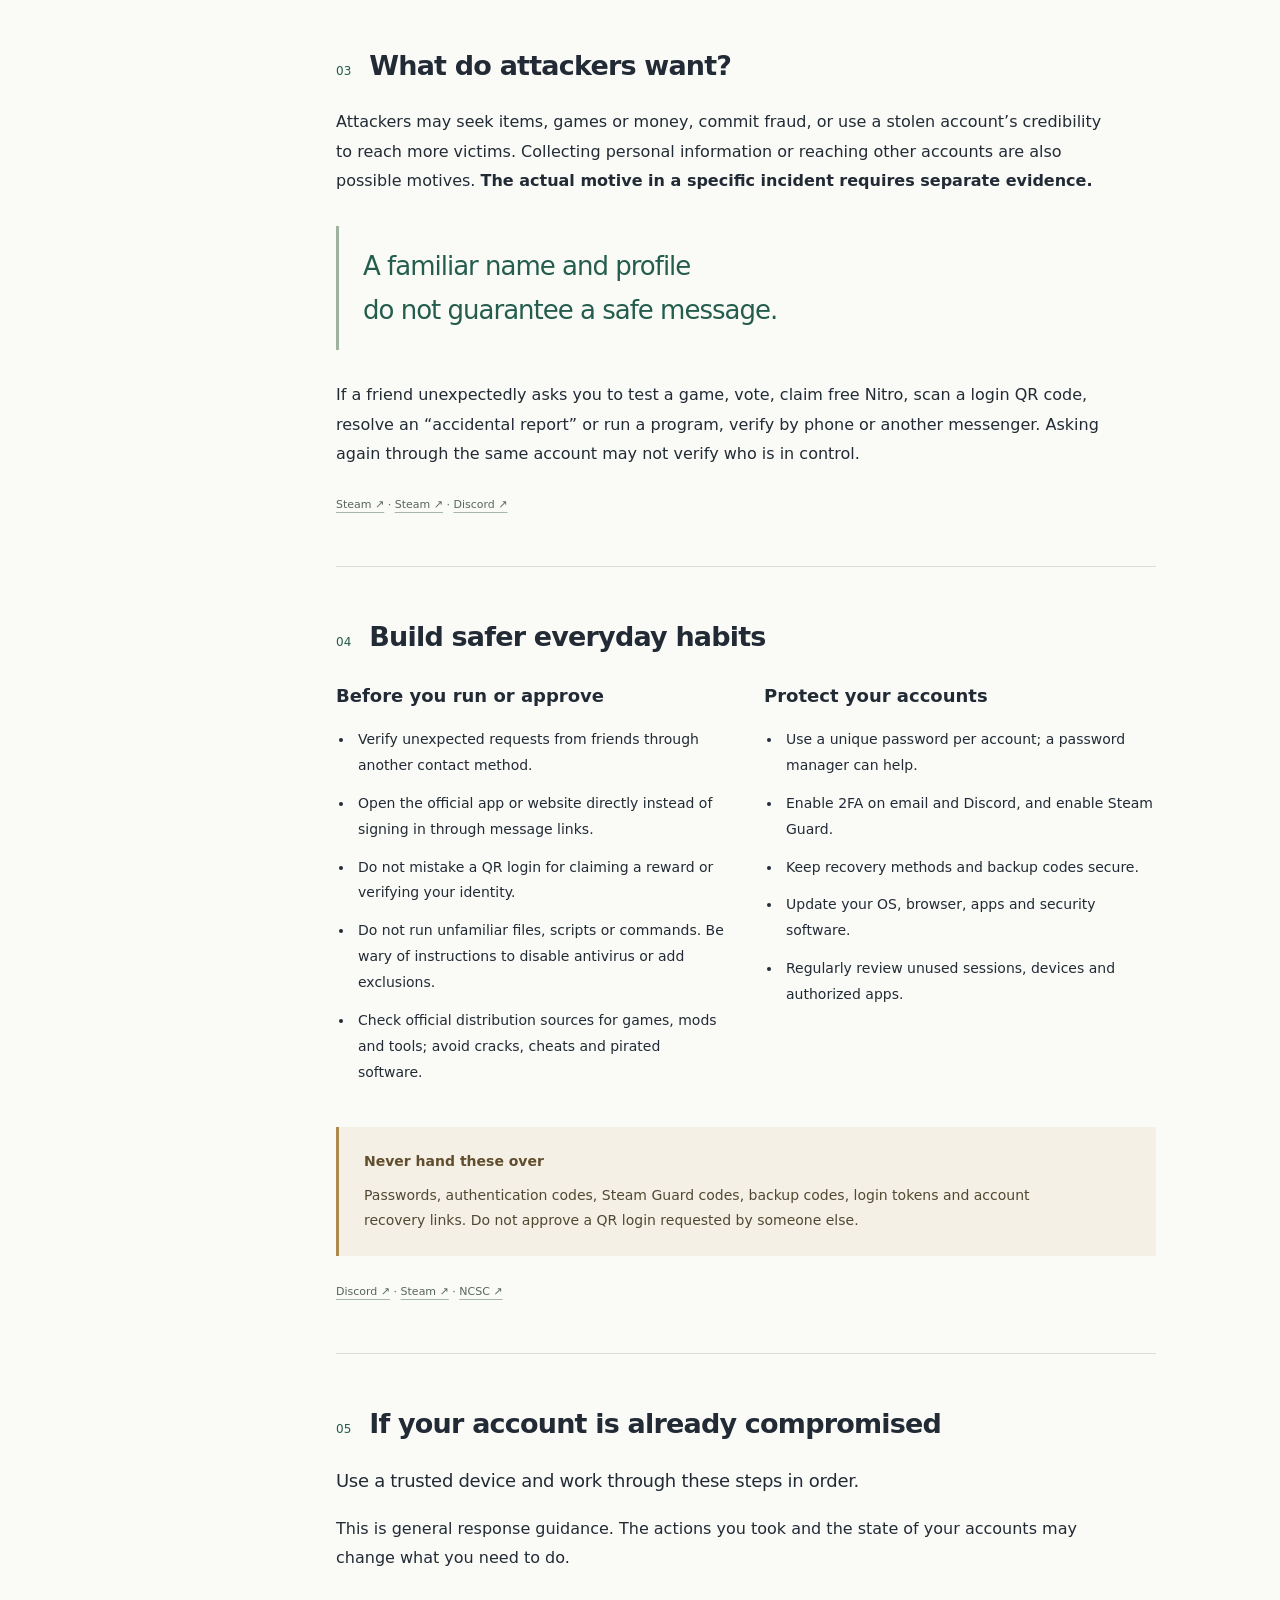
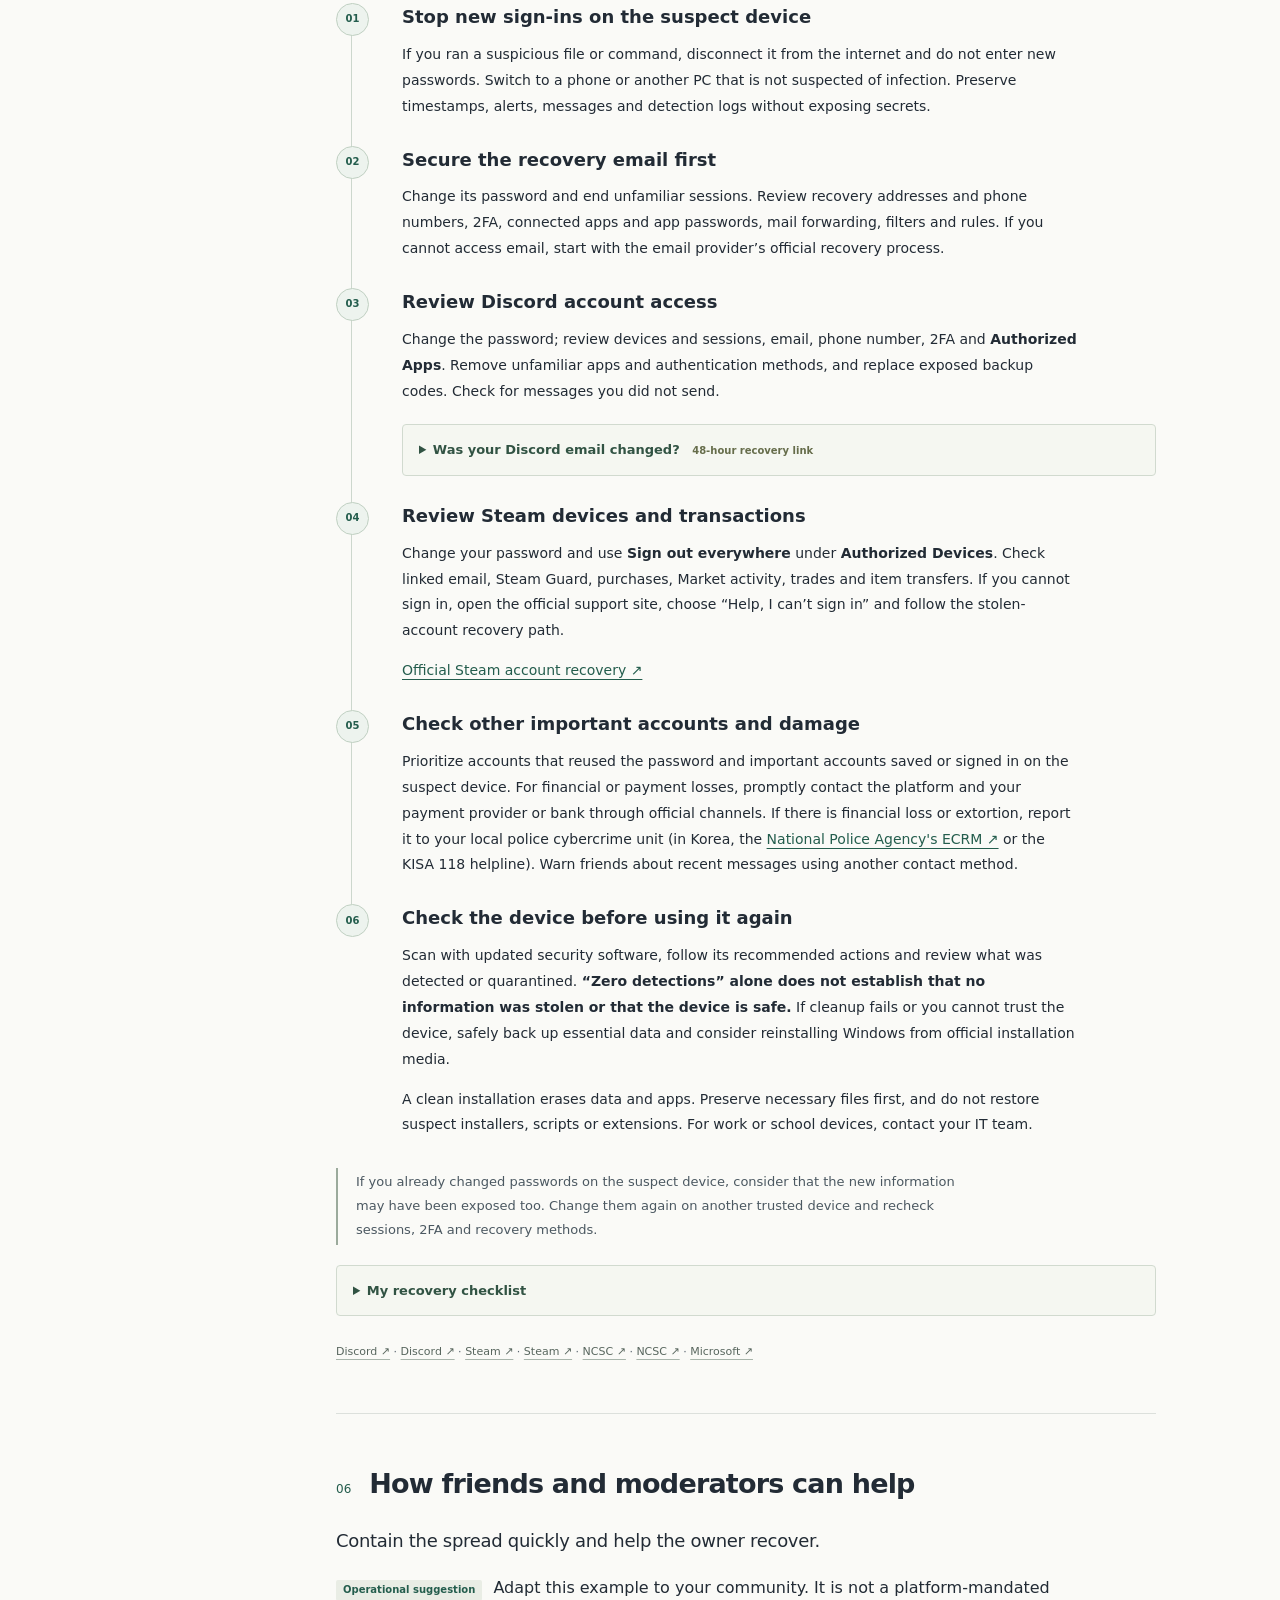
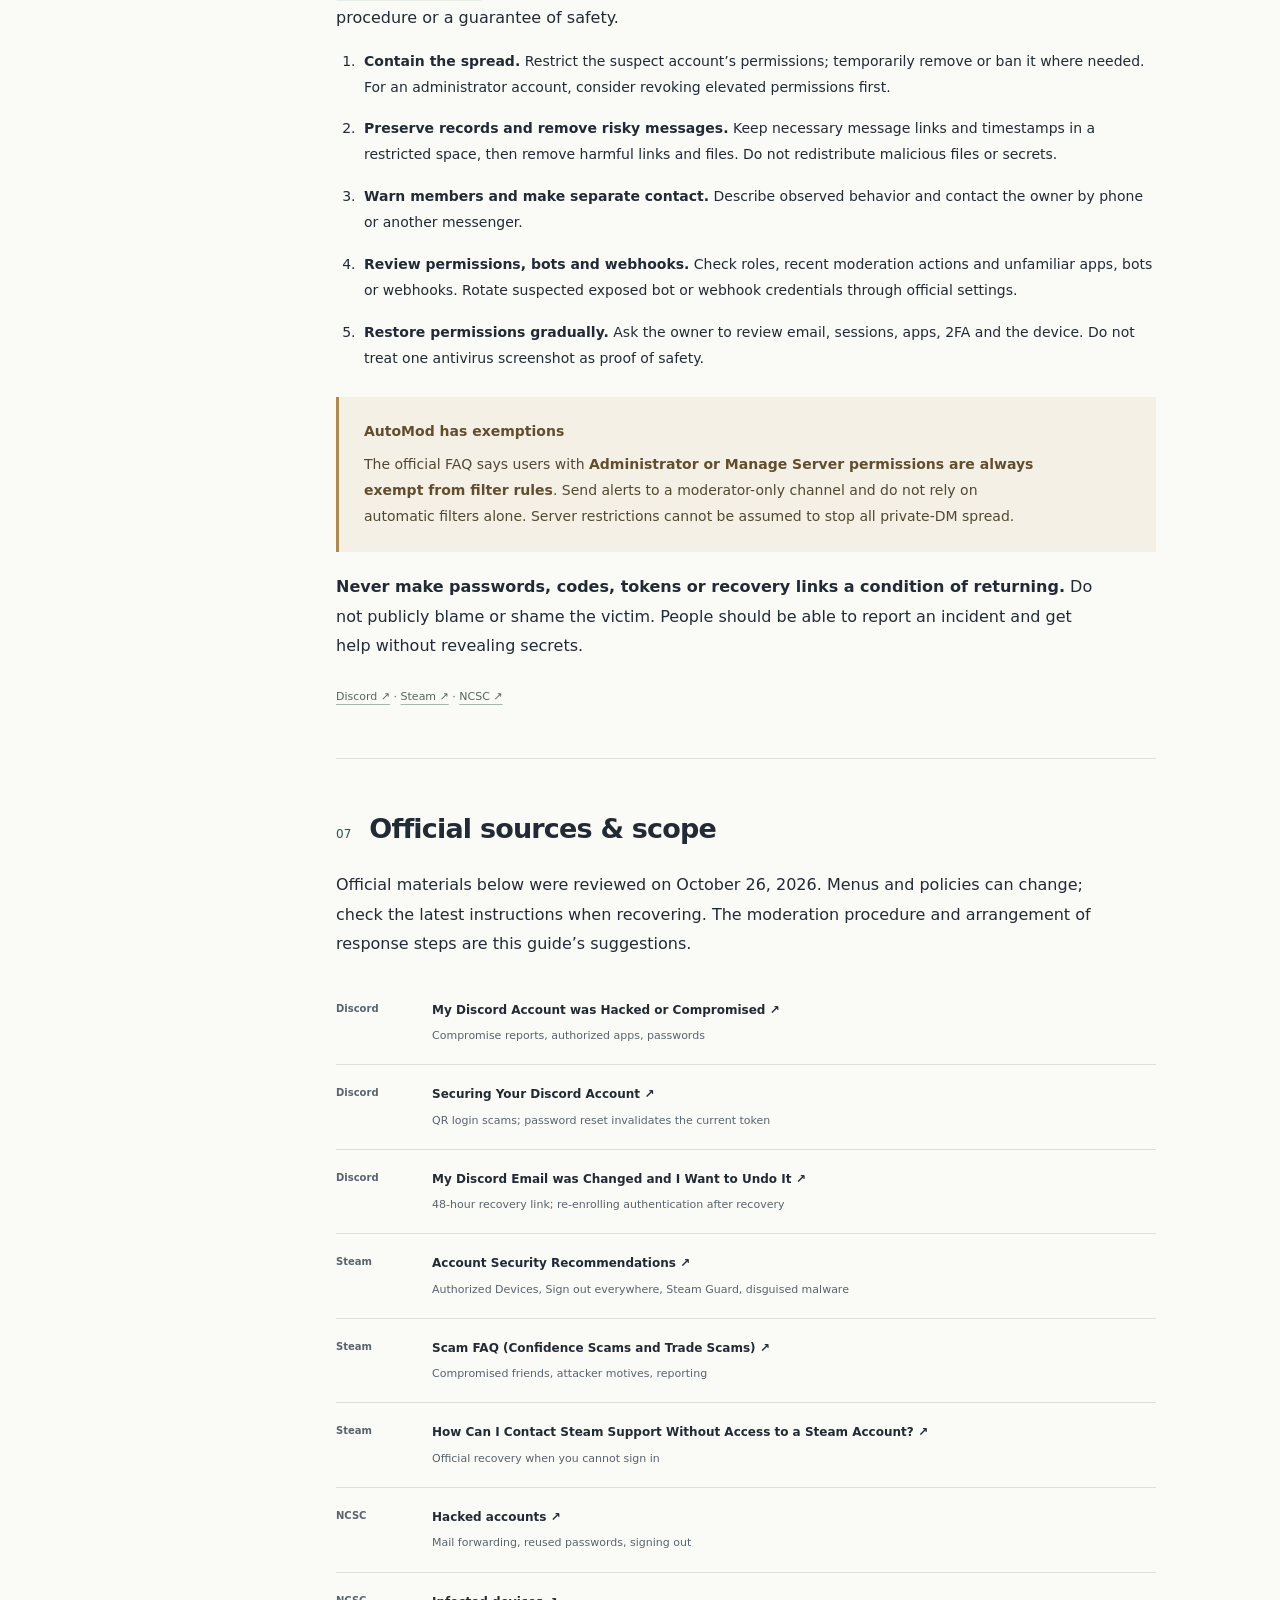
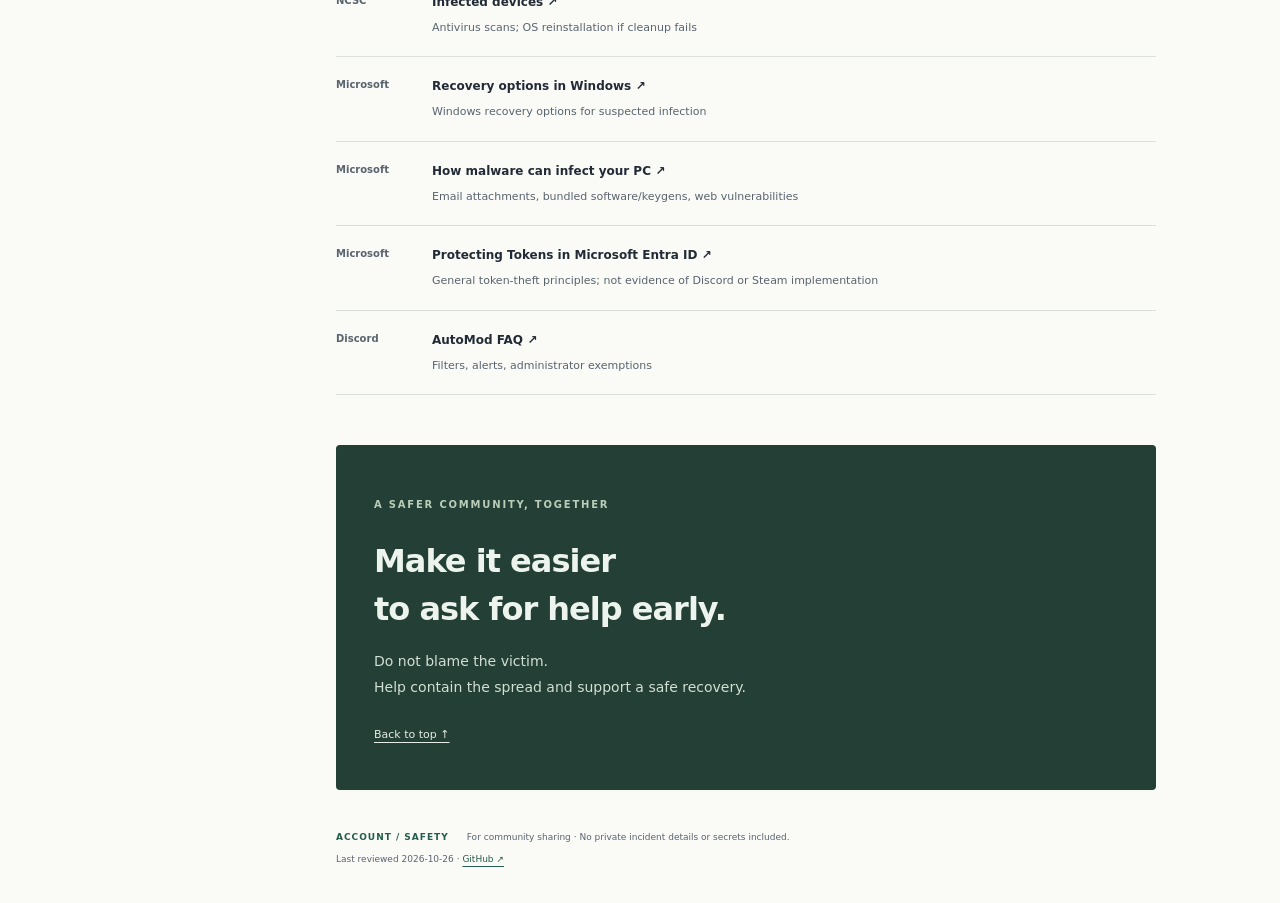
==== commit dfda0a30: "Merge notices into one bilingual post and cite Steam malware guidance - Replace DISCORD_NOTICE_KO/EN" ====
--- a/en.html
+++ b/en.html
@@ -11,7 +11,7 @@
 <p class="section-lead">Account takeover describes the <strong>result</strong>—someone else gaining control of your account—not one particular attack.</p>
 <dl class="definitions">
 <div><dt>Phishing & impersonation</dt><dd>A link in email, a text message or a messenger may lead to a fake sign-in page. Someone posing as an organization, service or person you know may also trick you into approving access.</dd></div>
-<div><dt>Information-stealing malware</dt><dd>Pirated software, cracks, keygens, modified installers or email attachments may contain malware. Running them can expose passwords, cookies or tokens. A fake game-test request is just one of many possible lures.</dd></div>
+<div><dt>Information-stealing malware</dt><dd>Pirated software, cracks, keygens, cheats, modified installers or email attachments may contain malware. Running them can expose passwords, cookies or tokens. Steam also warns about malware disguised as fake game demos or betas and as mod or inventory managers. Some malware can evade antivirus detection or remove itself after doing its job.</dd></div>
 <div><dt>Session & login approval abuse</dt><dd>An attacker may steal information that represents an authenticated session, or trick you into approving their QR-code login.</dd></div>
 <div><dt>Email & reused passwords</dt><dd>An attacker may control your recovery email to reset passwords, or try a password leaked from another service.</dd></div>
 </dl>
@@ -19,7 +19,7 @@
 <h3>Can this happen with 2FA enabled?</h3>
 <p>Two-factor authentication still matters. Depending on the service’s security policies and session state, a stolen valid session may allow access without a new login. QR login scams trick you into approving the attacker’s login. <strong>2FA does not clean an infected device.</strong></p>
 <p class="note">Opening a link alone does not establish that a device is infected. Distinguish what was downloaded, run, entered or approved. However, a webpage can also exploit vulnerabilities in a browser or other software, so not running a file does not guarantee safety. An account takeover alone also does not establish that the service’s servers were breached.</p>
-<p class="references"><a href="#source-infection-routes">Microsoft ↗</a> · <a href="#source-discord">Discord ↗</a> · <a href="#source-discord-security">Discord ↗</a> · <a href="#source-tokens">Microsoft ↗</a> · <a href="#source-ncsc">NCSC ↗</a></p></section><section id="repeat" aria-labelledby="title-repeat"><div class="section-heading"><span>02</span><h2 id="title-repeat">Why can it happen again?</h2></div>
+<p class="references"><a href="#source-infection-routes">Microsoft ↗</a> · <a href="#source-discord">Discord ↗</a> · <a href="#source-discord-security">Discord ↗</a> · <a href="#source-tokens">Microsoft ↗</a> · <a href="#source-steam">Steam ↗</a> · <a href="#source-ncsc">NCSC ↗</a></p></section><section id="repeat" aria-labelledby="title-repeat"><div class="section-heading"><span>02</span><h2 id="title-repeat">Why can it happen again?</h2></div>
 <p class="section-lead">A second takeover does not automatically mean a second malware infection.</p>
 <p>These are <strong>possible explanations</strong>. Login records, security alerts or detection logs are needed to determine which applies.</p>
 <ul><li>The original infected device steals the new password or session.</li><li>Existing sessions or app permissions remain, depending on the service.</li><li>The attacker still controls the recovery email or recovery methods.</li><li>The same password is used elsewhere.</li><li>A new phishing, file or QR login attack occurs.</li></ul>
@@ -42,7 +42,7 @@
 <li><div><h3>Review Discord account access</h3><p>Change the password; review devices and sessions, email, phone number, 2FA and <strong>Authorized Apps</strong>. Remove unfamiliar apps and authentication methods, and replace exposed backup codes. Check for messages you did not send.</p>
 <details class="recovery-detail"><summary>Was your Discord email changed? <span>48-hour recovery link</span></summary><div><p>Immediately check the change notification sent to your previous email address. Discord says the recovery link is valid for <strong>48 hours</strong> and starts with <code>https://discord.com/wasntme/</code>. Verify that the actual hostname is exactly <code>discord.com</code>. Never share the link.</p><p>This process restores email, changes the password and signs out all devices, and also removes phone numbers and MFA methods. <strong>Re-add your phone number and 2FA afterward.</strong> Discord says support cannot reissue an expired link. If it is missing or fails, use the official compromised-account report.</p><p><a href="https://support.discord.com/hc/en-us/articles/27299669812375-My-Discord-Email-was-Changed-and-I-Want-to-Undo-It">Official email recovery guide ↗</a> · <a href="https://dis.gd/hackedaccount">Report a compromised Discord account ↗</a></p></div></details></div></li>
 <li><div><h3>Review Steam devices and transactions</h3><p>Change your password and use <strong>Sign out everywhere</strong> under <strong>Authorized Devices</strong>. Check linked email, Steam Guard, purchases, Market activity, trades and item transfers. If you cannot sign in, open the official support site, choose “Help, I can’t sign in” and follow the stolen-account recovery path.</p><p><a href="https://help.steampowered.com/en/wizard/HelpWithLogin">Official Steam account recovery ↗</a></p></div></li>
-<li><div><h3>Check other important accounts and damage</h3><p>Prioritize accounts that reused the password and important accounts saved or signed in on the suspect device. For financial or payment losses, promptly contact the platform and your payment provider or bank through official channels. Warn friends about recent messages using another contact method.</p></div></li>
+<li><div><h3>Check other important accounts and damage</h3><p>Prioritize accounts that reused the password and important accounts saved or signed in on the suspect device. For financial or payment losses, promptly contact the platform and your payment provider or bank through official channels. If there is financial loss or extortion, report it to your local police cybercrime unit (in Korea, the <a href="https://ecrm.police.go.kr/">National Police Agency's ECRM ↗</a> or the KISA 118 helpline). Warn friends about recent messages using another contact method.</p></div></li>
 <li><div><h3>Check the device before using it again</h3><p>Scan with updated security software, follow its recommended actions and review what was detected or quarantined. <strong>“Zero detections” alone does not establish that no information was stolen or that the device is safe.</strong> If cleanup fails or you cannot trust the device, safely back up essential data and consider reinstalling Windows from official installation media.</p><p>A clean installation erases data and apps. Preserve necessary files first, and do not restore suspect installers, scripts or extensions. For work or school devices, contact your IT team.</p></div></li>
 </ol>
 <p class="note">If you already changed passwords on the suspect device, consider that the new information may have been exposed too. Change them again on another trusted device and recheck sessions, 2FA and recovery methods.</p>
@@ -54,7 +54,7 @@
 <aside class="warning"><strong>AutoMod has exemptions</strong><p>The official FAQ says users with <strong>Administrator or Manage Server permissions are always exempt from filter rules</strong>. Send alerts to a moderator-only channel and do not rely on automatic filters alone. Server restrictions cannot be assumed to stop all private-DM spread.</p></aside>
 <p><strong>Never make passwords, codes, tokens or recovery links a condition of returning.</strong> Do not publicly blame or shame the victim. People should be able to report an incident and get help without revealing secrets.</p>
 <p class="references"><a href="#source-automod">Discord ↗</a> · <a href="#source-steam-scams">Steam ↗</a> · <a href="#source-ncsc">NCSC ↗</a></p></section>
-<section id="sources" aria-labelledby="title-sources"><div class="section-heading"><span>07</span><h2 id="title-sources">Official sources & scope</h2></div><p>Official materials below were reviewed on October 26, 2026. Menus and policies can change; check the latest instructions when recovering. The moderation procedure and arrangement of response steps are this guide’s suggestions.</p><ol class="sources"><li id="source-discord"><span class="source-org">Discord</span><a href="https://support.discord.com/hc/en-us/articles/24160905919511-My-Discord-Account-was-Hacked-or-Compromised">My Discord Account was Hacked or Compromised <span aria-hidden="true">↗</span></a><p>Compromise reports, authorized apps, passwords</p></li><li id="source-discord-security"><span class="source-org">Discord</span><a href="https://discord.com/safety/securing-your-discord-account">Securing Your Discord Account <span aria-hidden="true">↗</span></a><p>QR login scams; password reset invalidates the current token</p></li><li id="source-email-recovery"><span class="source-org">Discord</span><a href="https://support.discord.com/hc/en-us/articles/27299669812375-My-Discord-Email-was-Changed-and-I-Want-to-Undo-It">My Discord Email was Changed and I Want to Undo It <span aria-hidden="true">↗</span></a><p>48-hour recovery link; re-enrolling authentication after recovery</p></li><li id="source-steam"><span class="source-org">Steam</span><a href="https://help.steampowered.com/en/faqs/view/6639-EB3C-EC79-FF60">Account Security Recommendations <span aria-hidden="true">↗</span></a><p>Authorized Devices, Sign out everywhere, Steam Guard</p></li><li id="source-steam-scams"><span class="source-org">Steam</span><a href="https://help.steampowered.com/en/faqs/view/70E6-991B-233B-A37B">Scam FAQ (Confidence Scams and Trade Scams) <span aria-hidden="true">↗</span></a><p>Compromised friends, attacker motives, reporting</p></li><li id="source-steam-recovery"><span class="source-org">Steam</span><a href="https://help.steampowered.com/en/faqs/view/2E21-77C0-CED3-6CEB">How Can I Contact Steam Support Without Access to a Steam Account? <span aria-hidden="true">↗</span></a><p>Official recovery when you cannot sign in</p></li><li id="source-ncsc"><span class="source-org">NCSC</span><a href="https://www.ncsc.gov.uk/section/respond-recover/hacked-accounts">Hacked accounts <span aria-hidden="true">↗</span></a><p>Mail forwarding, reused passwords, signing out</p></li><li id="source-device"><span class="source-org">NCSC</span><a href="https://www.ncsc.gov.uk/section/respond-recover/citizen-infected-devices">Infected devices <span aria-hidden="true">↗</span></a><p>Antivirus scans; OS reinstallation if cleanup fails</p></li><li id="source-windows"><span class="source-org">Microsoft</span><a href="https://support.microsoft.com/en-US/windows/bd88ffdf-1e8e-34a0-d76f-39a71fb4ed4d">Recovery options in Windows <span aria-hidden="true">↗</span></a><p>Windows recovery options for suspected infection</p></li><li id="source-infection-routes"><span class="source-org">Microsoft</span><a href="https://support.microsoft.com/en-gb/windows/security/how-malware-can-infect-your-pc">How malware can infect your PC <span aria-hidden="true">↗</span></a><p>Email attachments, bundled software/keygens, web vulnerabilities</p></li><li id="source-tokens"><span class="source-org">Microsoft</span><a href="https://learn.microsoft.com/en-us/entra/identity/devices/protecting-tokens-microsoft-entra-id">Protecting Tokens in Microsoft Entra ID <span aria-hidden="true">↗</span></a><p>General token-theft principles; not evidence of Discord or Steam implementation</p></li><li id="source-automod"><span class="source-org">Discord</span><a href="https://support.discord.com/hc/en-us/articles/4421269296535-AutoMod-FAQ">AutoMod FAQ <span aria-hidden="true">↗</span></a><p>Filters, alerts, administrator exemptions</p></li></ol></section>
+<section id="sources" aria-labelledby="title-sources"><div class="section-heading"><span>07</span><h2 id="title-sources">Official sources & scope</h2></div><p>Official materials below were reviewed on October 26, 2026. Menus and policies can change; check the latest instructions when recovering. The moderation procedure and arrangement of response steps are this guide’s suggestions.</p><ol class="sources"><li id="source-discord"><span class="source-org">Discord</span><a href="https://support.discord.com/hc/en-us/articles/24160905919511-My-Discord-Account-was-Hacked-or-Compromised">My Discord Account was Hacked or Compromised <span aria-hidden="true">↗</span></a><p>Compromise reports, authorized apps, passwords</p></li><li id="source-discord-security"><span class="source-org">Discord</span><a href="https://discord.com/safety/securing-your-discord-account">Securing Your Discord Account <span aria-hidden="true">↗</span></a><p>QR login scams; password reset invalidates the current token</p></li><li id="source-email-recovery"><span class="source-org">Discord</span><a href="https://support.discord.com/hc/en-us/articles/27299669812375-My-Discord-Email-was-Changed-and-I-Want-to-Undo-It">My Discord Email was Changed and I Want to Undo It <span aria-hidden="true">↗</span></a><p>48-hour recovery link; re-enrolling authentication after recovery</p></li><li id="source-steam"><span class="source-org">Steam</span><a href="https://help.steampowered.com/en/faqs/view/6639-EB3C-EC79-FF60">Account Security Recommendations <span aria-hidden="true">↗</span></a><p>Authorized Devices, Sign out everywhere, Steam Guard, disguised malware</p></li><li id="source-steam-scams"><span class="source-org">Steam</span><a href="https://help.steampowered.com/en/faqs/view/70E6-991B-233B-A37B">Scam FAQ (Confidence Scams and Trade Scams) <span aria-hidden="true">↗</span></a><p>Compromised friends, attacker motives, reporting</p></li><li id="source-steam-recovery"><span class="source-org">Steam</span><a href="https://help.steampowered.com/en/faqs/view/2E21-77C0-CED3-6CEB">How Can I Contact Steam Support Without Access to a Steam Account? <span aria-hidden="true">↗</span></a><p>Official recovery when you cannot sign in</p></li><li id="source-ncsc"><span class="source-org">NCSC</span><a href="https://www.ncsc.gov.uk/section/respond-recover/hacked-accounts">Hacked accounts <span aria-hidden="true">↗</span></a><p>Mail forwarding, reused passwords, signing out</p></li><li id="source-device"><span class="source-org">NCSC</span><a href="https://www.ncsc.gov.uk/section/respond-recover/citizen-infected-devices">Infected devices <span aria-hidden="true">↗</span></a><p>Antivirus scans; OS reinstallation if cleanup fails</p></li><li id="source-windows"><span class="source-org">Microsoft</span><a href="https://support.microsoft.com/en-US/windows/bd88ffdf-1e8e-34a0-d76f-39a71fb4ed4d">Recovery options in Windows <span aria-hidden="true">↗</span></a><p>Windows recovery options for suspected infection</p></li><li id="source-infection-routes"><span class="source-org">Microsoft</span><a href="https://support.microsoft.com/en-gb/windows/security/how-malware-can-infect-your-pc">How malware can infect your PC <span aria-hidden="true">↗</span></a><p>Email attachments, bundled software/keygens, web vulnerabilities</p></li><li id="source-tokens"><span class="source-org">Microsoft</span><a href="https://learn.microsoft.com/en-us/entra/identity/devices/protecting-tokens-microsoft-entra-id">Protecting Tokens in Microsoft Entra ID <span aria-hidden="true">↗</span></a><p>General token-theft principles; not evidence of Discord or Steam implementation</p></li><li id="source-automod"><span class="source-org">Discord</span><a href="https://support.discord.com/hc/en-us/articles/4421269296535-AutoMod-FAQ">AutoMod FAQ <span aria-hidden="true">↗</span></a><p>Filters, alerts, administrator exemptions</p></li></ol></section>
 <aside class="closing"><span class="eyebrow">A SAFER COMMUNITY, TOGETHER</span><h2>Make it easier<br>to ask for help early.</h2><p>Do not blame the victim.<br>Help contain the spread and support a safe recovery.</p><a href="#top">Back to top ↑</a></aside>
 <footer><span>ACCOUNT / SAFETY</span><p>For community sharing · No private incident details or secrets included.</p><p>Last reviewed 2026-10-26 · <a href="https://github.com/henry9904/discord-steam-security-guide">GitHub ↗</a></p></footer>
 </main></div></body></html>
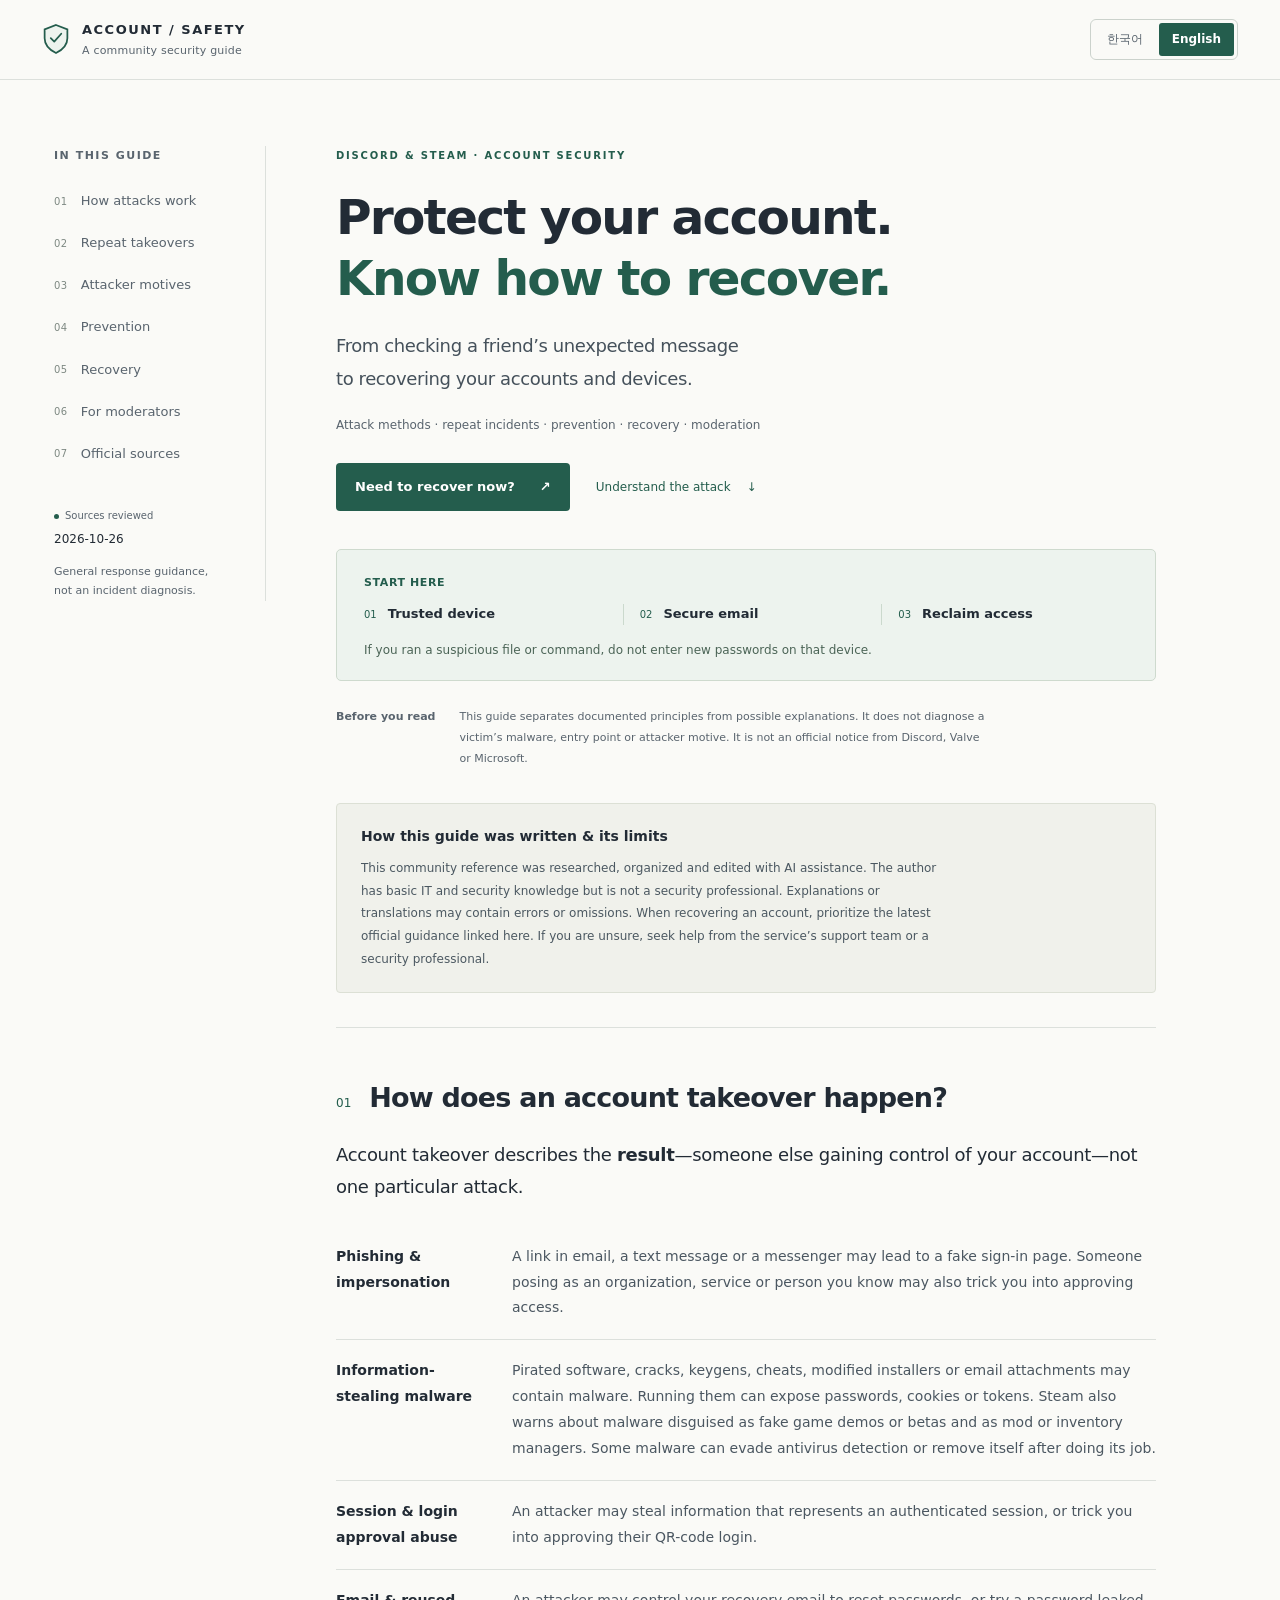
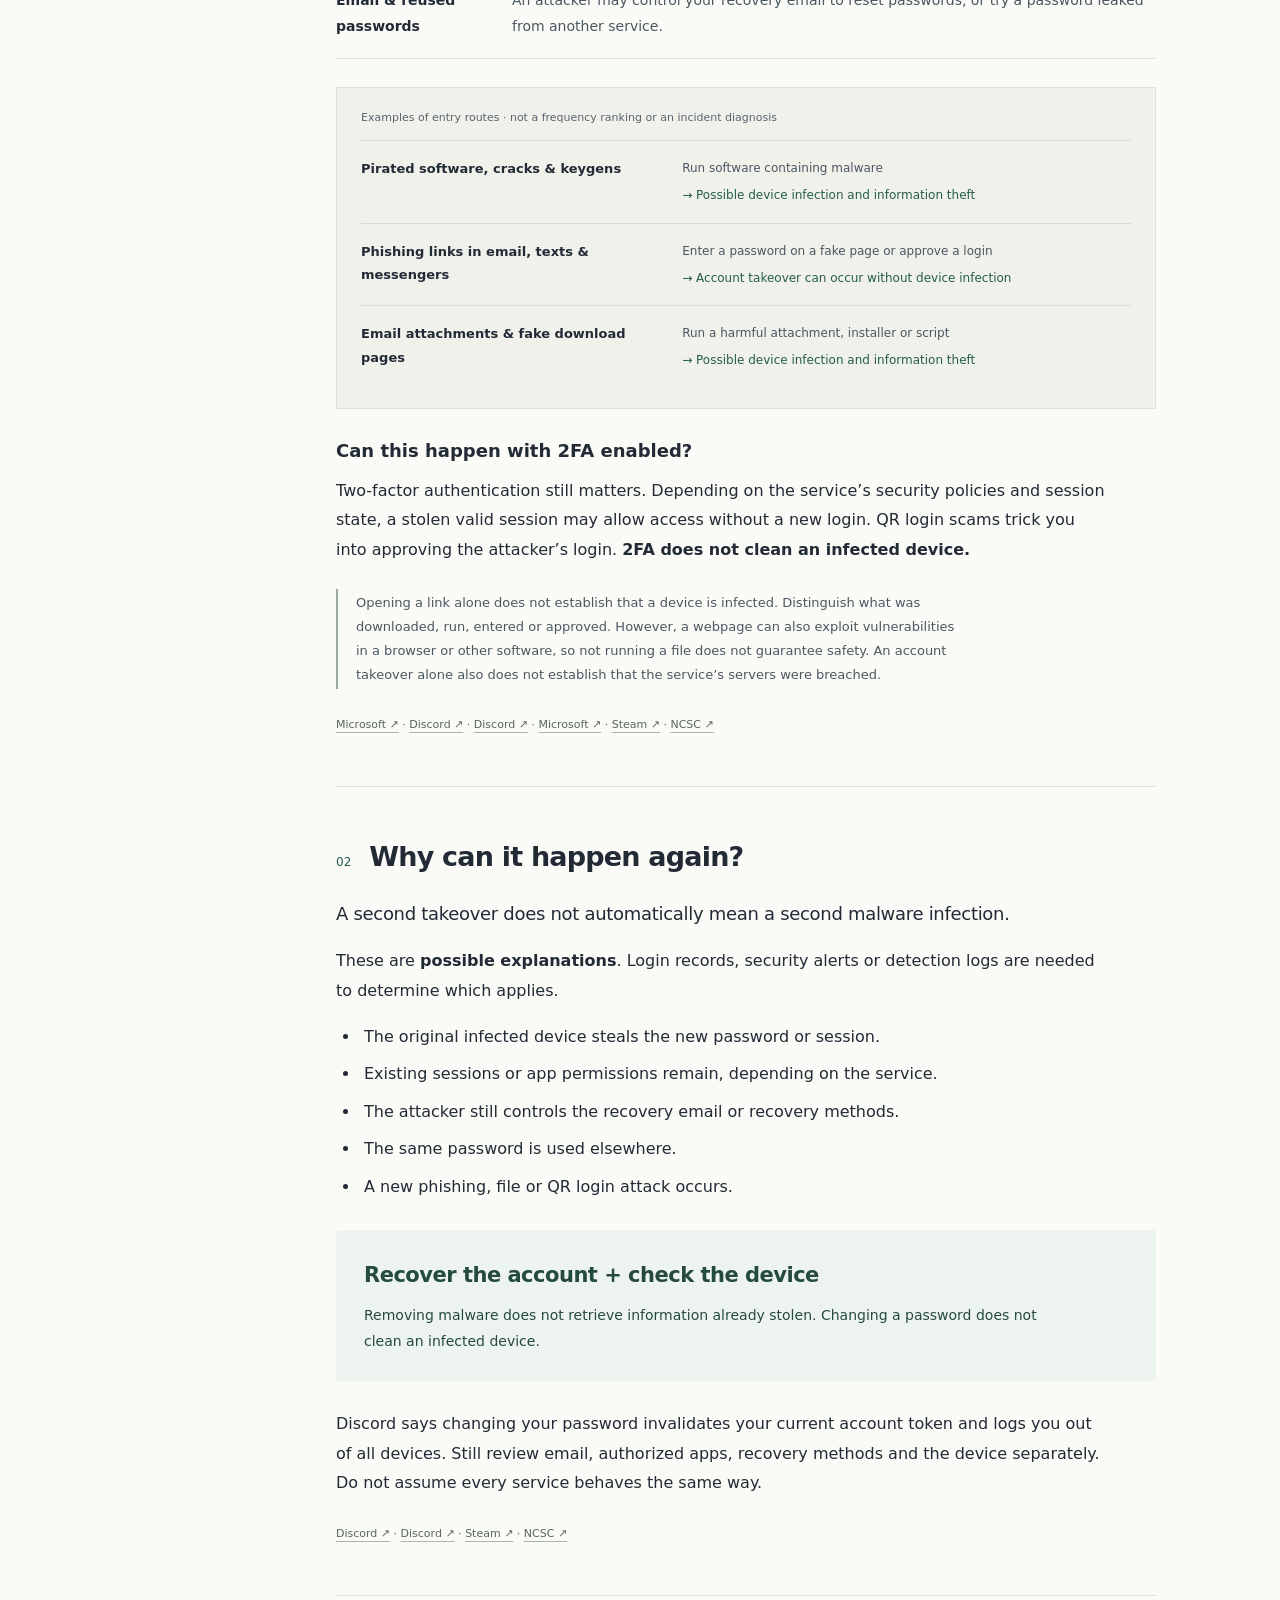
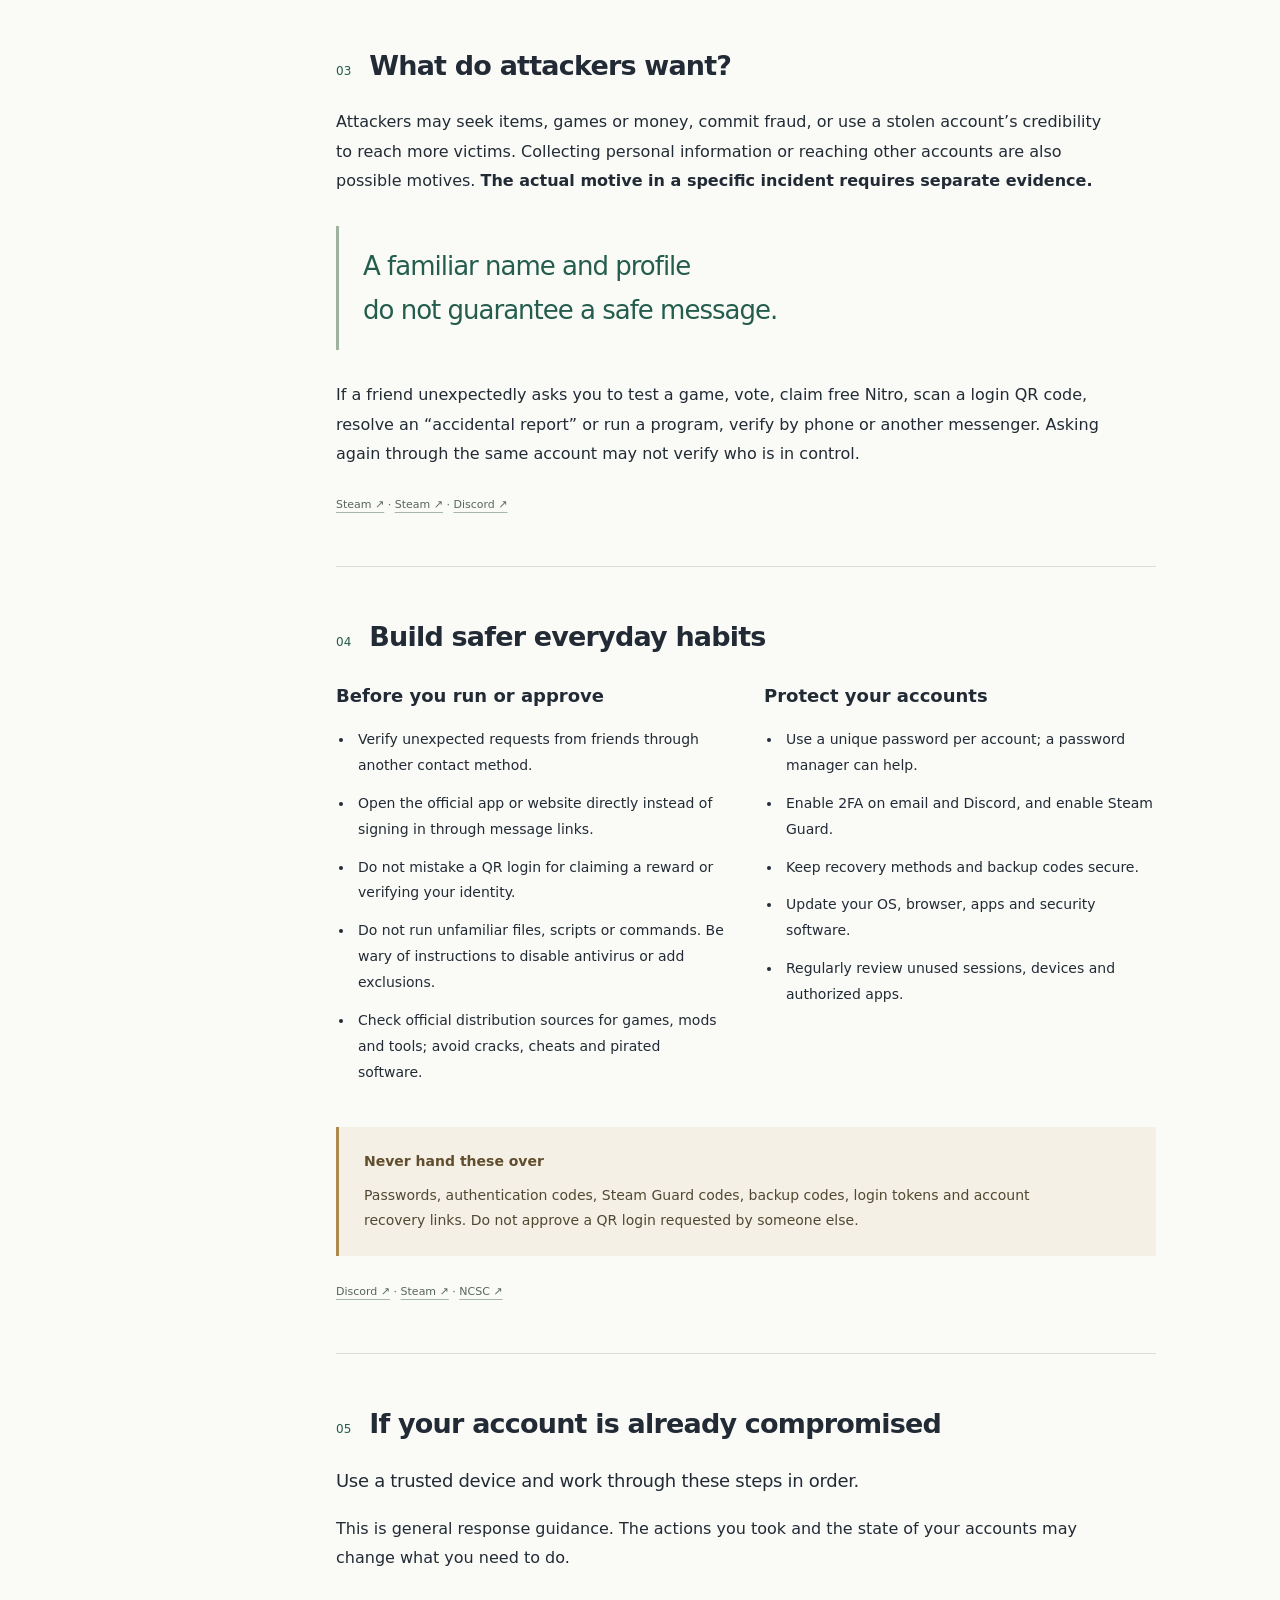
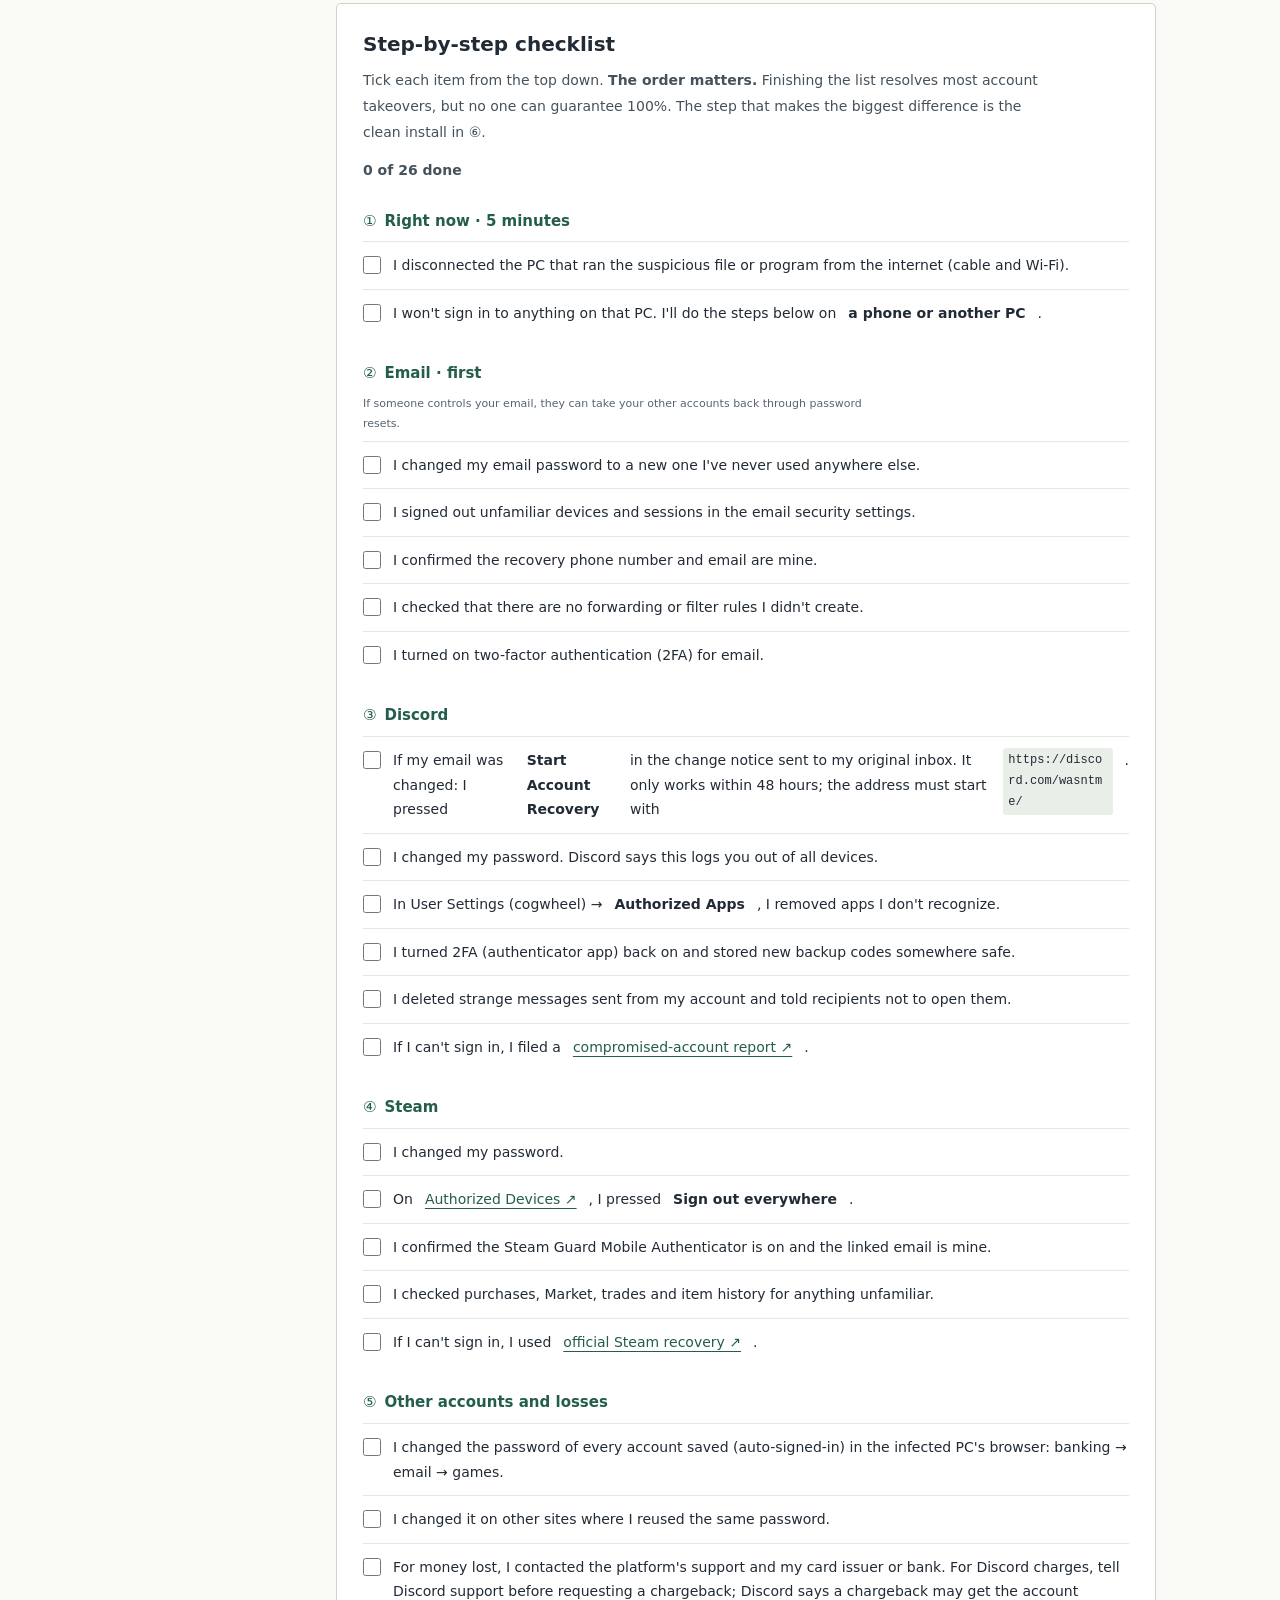
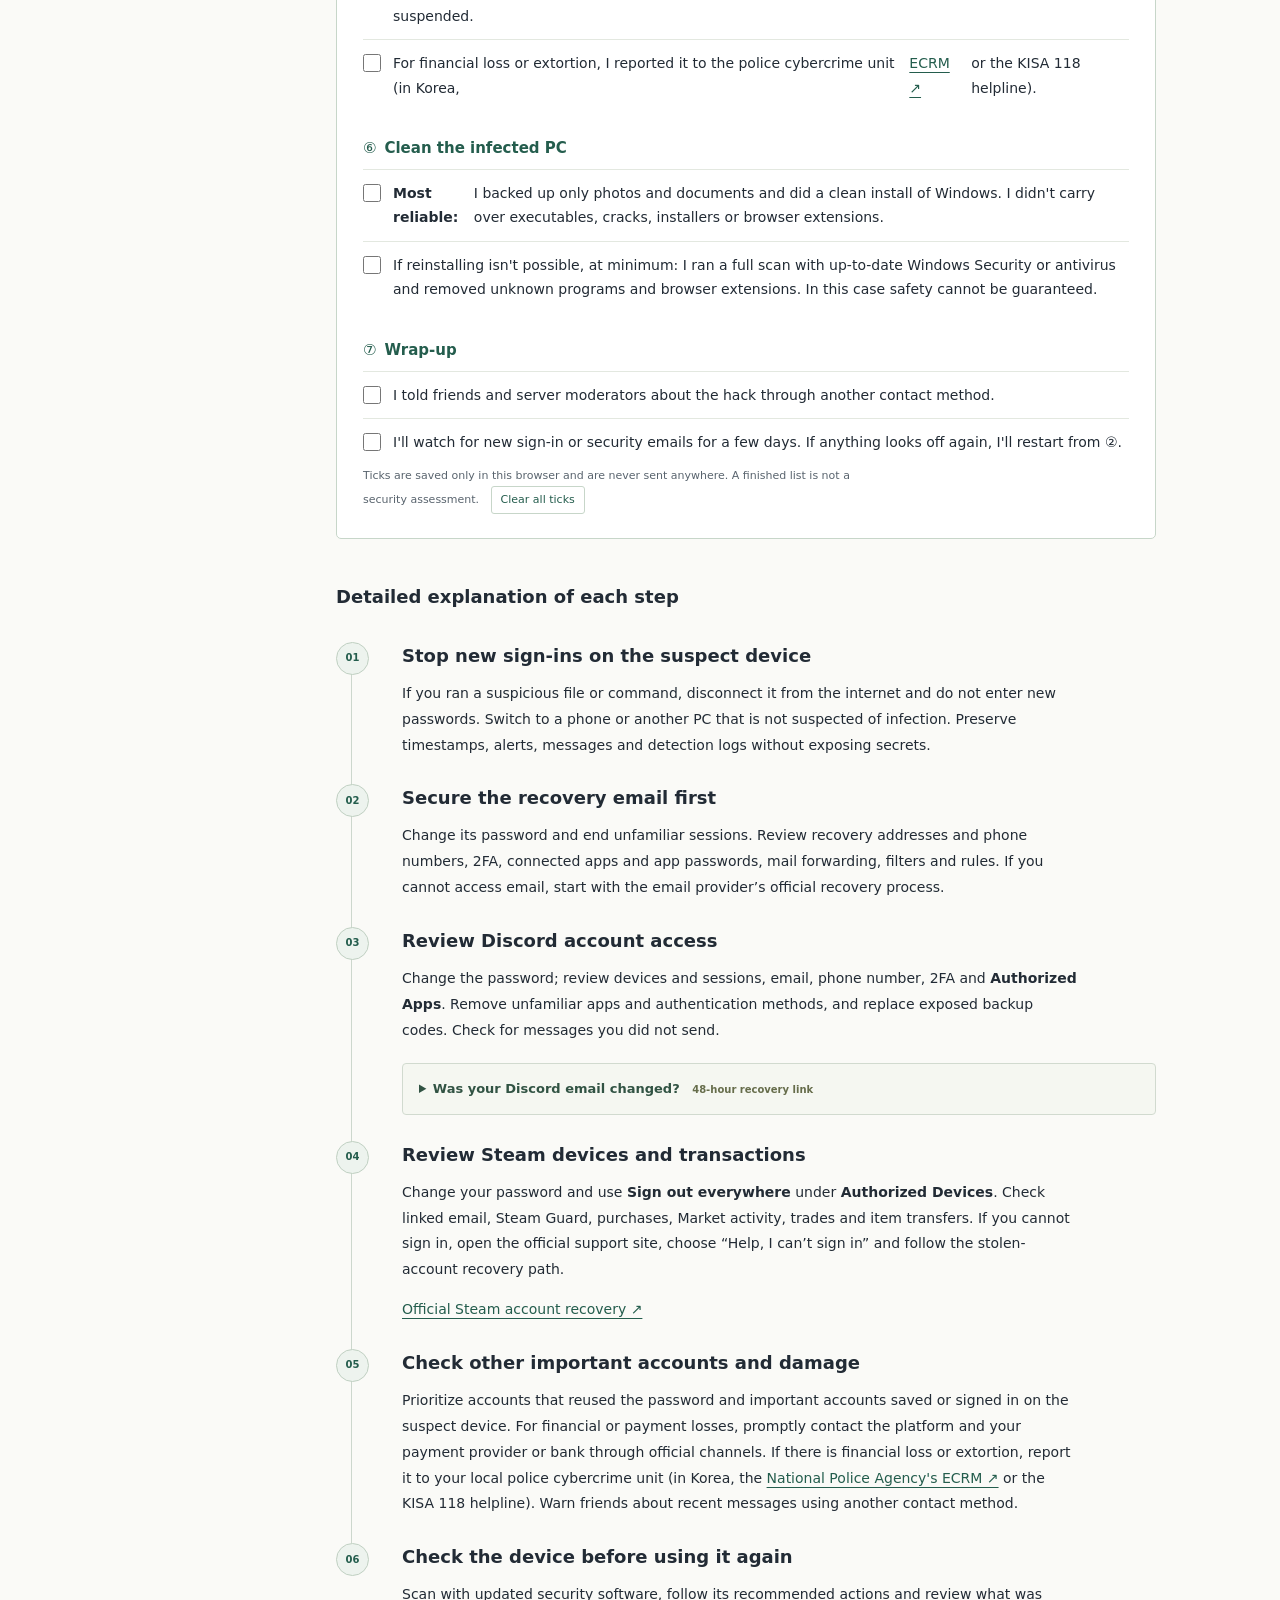
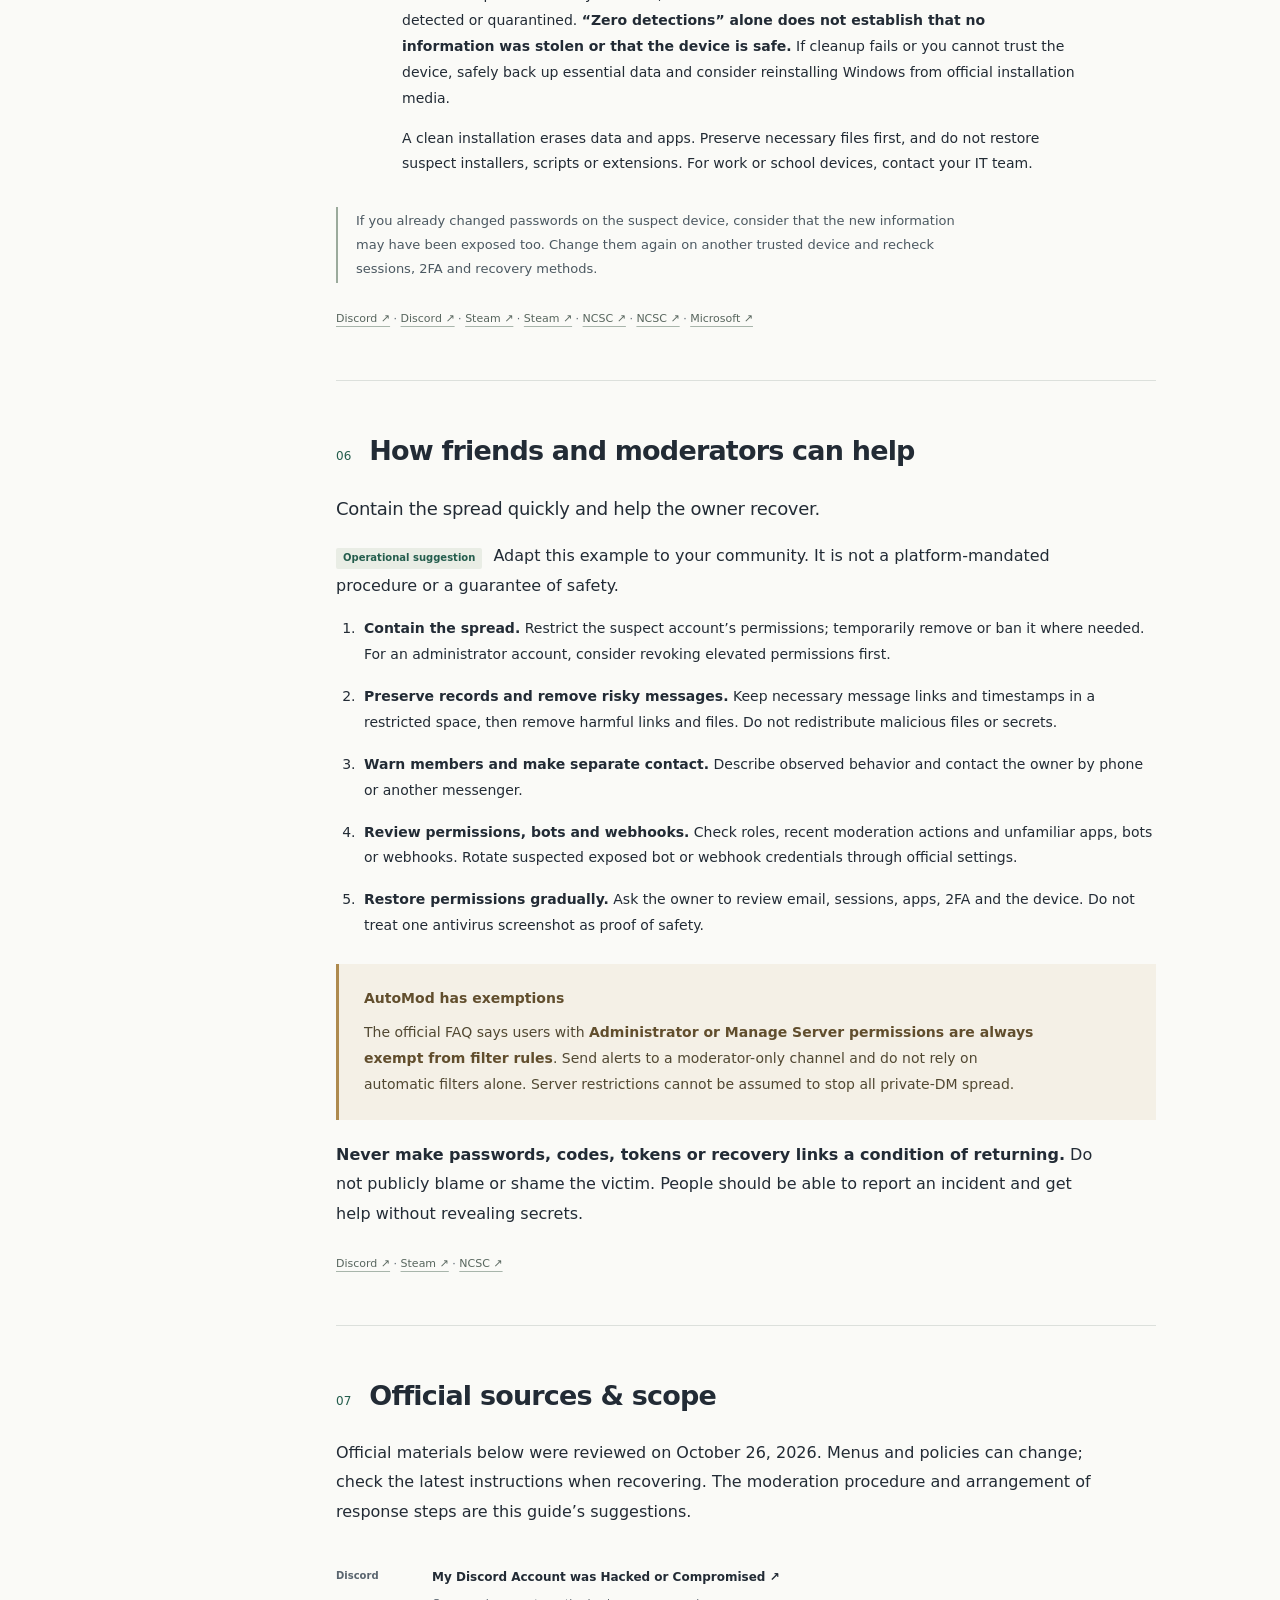
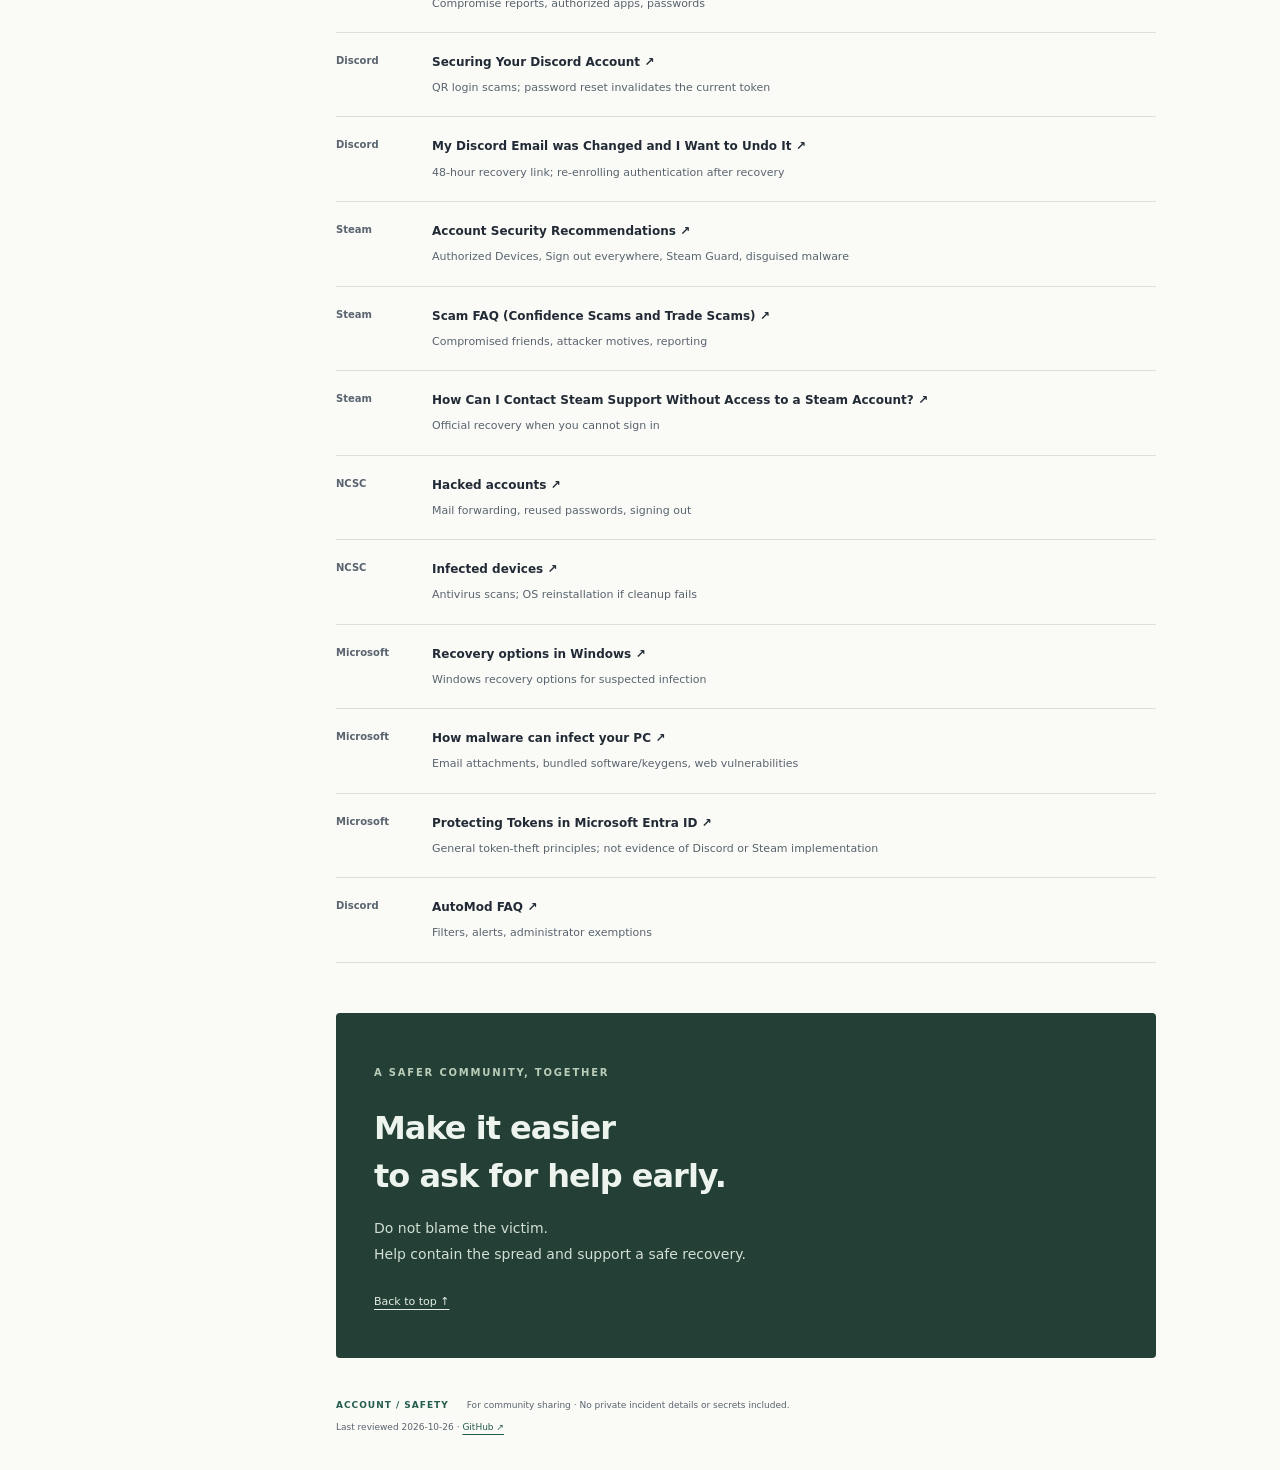
==== commit 25d4878a: "Add step-by-step recovery checklist with saved progress - Replace the 7-item collapsed checklist wit" ====
--- a/en.html
+++ b/en.html
@@ -36,6 +36,16 @@
 <p class="references"><a href="#source-discord-security">Discord ↗</a> · <a href="#source-steam">Steam ↗</a> · <a href="#source-ncsc">NCSC ↗</a></p></section><section id="recovery" aria-labelledby="title-recovery"><div class="section-heading"><span>05</span><h2 id="title-recovery">If your account is already compromised</h2></div>
 <p class="section-lead">Use a trusted device and work through these steps in order.</p>
 <p>This is general response guidance. The actions you took and the state of your accounts may change what you need to do.</p>
+<div class="followlist" id="checklist"><div class="followlist-head"><h3>Step-by-step checklist</h3><p>Tick each item from the top down. <strong>The order matters.</strong> Finishing the list resolves most account takeovers, but no one can guarantee 100%. The step that makes the biggest difference is the clean install in ⑥.</p><p class="followlist-progress" aria-live="polite" hidden></p></div>
+<fieldset><legend><span>①</span>Right now · 5 minutes</legend><label><input type="checkbox"> I disconnected the PC that ran the suspicious file or program from the internet (cable and Wi-Fi).</label><label><input type="checkbox"> I won't sign in to anything on that PC. I'll do the steps below on <strong>a phone or another PC</strong>.</label></fieldset>
+<fieldset><legend><span>②</span>Email · first</legend><p class="small">If someone controls your email, they can take your other accounts back through password resets.</p><label><input type="checkbox"> I changed my email password to a new one I've never used anywhere else.</label><label><input type="checkbox"> I signed out unfamiliar devices and sessions in the email security settings.</label><label><input type="checkbox"> I confirmed the recovery phone number and email are mine.</label><label><input type="checkbox"> I checked that there are no forwarding or filter rules I didn't create.</label><label><input type="checkbox"> I turned on two-factor authentication (2FA) for email.</label></fieldset>
+<fieldset><legend><span>③</span>Discord</legend><label><input type="checkbox"> If my email was changed: I pressed <strong>Start Account Recovery</strong> in the change notice sent to my original inbox. It only works within 48 hours; the address must start with <code>https://discord.com/wasntme/</code>.</label><label><input type="checkbox"> I changed my password. Discord says this logs you out of all devices.</label><label><input type="checkbox"> In User Settings (cogwheel) → <strong>Authorized Apps</strong>, I removed apps I don't recognize.</label><label><input type="checkbox"> I turned 2FA (authenticator app) back on and stored new backup codes somewhere safe.</label><label><input type="checkbox"> I deleted strange messages sent from my account and told recipients not to open them.</label><label><input type="checkbox"> If I can't sign in, I filed a <a href="https://dis.gd/hackedaccount">compromised-account report ↗</a>.</label></fieldset>
+<fieldset><legend><span>④</span>Steam</legend><label><input type="checkbox"> I changed my password.</label><label><input type="checkbox"> On <a href="https://store.steampowered.com/account/authorizeddevices">Authorized Devices ↗</a>, I pressed <strong>Sign out everywhere</strong>.</label><label><input type="checkbox"> I confirmed the Steam Guard Mobile Authenticator is on and the linked email is mine.</label><label><input type="checkbox"> I checked purchases, Market, trades and item history for anything unfamiliar.</label><label><input type="checkbox"> If I can't sign in, I used <a href="https://help.steampowered.com/en/wizard/HelpWithLogin">official Steam recovery ↗</a>.</label></fieldset>
+<fieldset><legend><span>⑤</span>Other accounts and losses</legend><label><input type="checkbox"> I changed the password of every account saved (auto-signed-in) in the infected PC's browser: banking → email → games.</label><label><input type="checkbox"> I changed it on other sites where I reused the same password.</label><label><input type="checkbox"> For money lost, I contacted the platform's support and my card issuer or bank. For Discord charges, tell Discord support before requesting a chargeback; Discord says a chargeback may get the account suspended.</label><label><input type="checkbox"> For financial loss or extortion, I reported it to the police cybercrime unit (in Korea, <a href="https://ecrm.police.go.kr/">ECRM ↗</a> or the KISA 118 helpline).</label></fieldset>
+<fieldset><legend><span>⑥</span>Clean the infected PC</legend><label><input type="checkbox"> <strong>Most reliable:</strong> I backed up only photos and documents and did a clean install of Windows. I didn't carry over executables, cracks, installers or browser extensions.</label><label><input type="checkbox"> If reinstalling isn't possible, at minimum: I ran a full scan with up-to-date Windows Security or antivirus and removed unknown programs and browser extensions. In this case safety cannot be guaranteed.</label></fieldset>
+<fieldset><legend><span>⑦</span>Wrap-up</legend><label><input type="checkbox"> I told friends and server moderators about the hack through another contact method.</label><label><input type="checkbox"> I'll watch for new sign-in or security emails for a few days. If anything looks off again, I'll restart from ②.</label></fieldset>
+<p class="small followlist-foot">Ticks are saved only in this browser and are never sent anywhere. A finished list is not a security assessment. <button type="button" class="followlist-reset" hidden>Clear all ticks</button></p></div>
+<h3 class="steps-title">Detailed explanation of each step</h3>
 <ol class="recovery-steps">
 <li><div><h3>Stop new sign-ins on the suspect device</h3><p>If you ran a suspicious file or command, disconnect it from the internet and do not enter new passwords. Switch to a phone or another PC that is not suspected of infection. Preserve timestamps, alerts, messages and detection logs without exposing secrets.</p></div></li>
 <li><div><h3>Secure the recovery email first</h3><p>Change its password and end unfamiliar sessions. Review recovery addresses and phone numbers, 2FA, connected apps and app passwords, mail forwarding, filters and rules. If you cannot access email, start with the email provider’s official recovery process.</p></div></li>
@@ -46,7 +56,6 @@
 <li><div><h3>Check the device before using it again</h3><p>Scan with updated security software, follow its recommended actions and review what was detected or quarantined. <strong>“Zero detections” alone does not establish that no information was stolen or that the device is safe.</strong> If cleanup fails or you cannot trust the device, safely back up essential data and consider reinstalling Windows from official installation media.</p><p>A clean installation erases data and apps. Preserve necessary files first, and do not restore suspect installers, scripts or extensions. For work or school devices, contact your IT team.</p></div></li>
 </ol>
 <p class="note">If you already changed passwords on the suspect device, consider that the new information may have been exposed too. Change them again on another trusted device and recheck sessions, 2FA and recovery methods.</p>
-<details class="checklist"><summary>My recovery checklist</summary><div><p class="small">Checks last only while this page is open. Completion is not a security assessment.</p><label><input type="checkbox"> Switch to a trusted device</label><label><input type="checkbox"> Review email, recovery methods and forwarding rules</label><label><input type="checkbox"> Secure Discord password, sessions, apps and 2FA</label><label><input type="checkbox"> Review Steam devices, Steam Guard and transactions</label><label><input type="checkbox"> Check reused passwords and important accounts</label><label><input type="checkbox"> Scan the device and complete necessary recovery</label><label><input type="checkbox"> Notify friends and moderators by another channel</label></div></details>
 <p class="references"><a href="#source-discord">Discord ↗</a> · <a href="#source-email-recovery">Discord ↗</a> · <a href="#source-steam">Steam ↗</a> · <a href="#source-steam-recovery">Steam ↗</a> · <a href="#source-ncsc">NCSC ↗</a> · <a href="#source-device">NCSC ↗</a> · <a href="#source-windows">Microsoft ↗</a></p></section><section id="moderators" aria-labelledby="title-moderators"><div class="section-heading"><span>06</span><h2 id="title-moderators">How friends and moderators can help</h2></div>
 <p class="section-lead">Contain the spread quickly and help the owner recover.</p>
 <p><span class="tag">Operational suggestion</span> Adapt this example to your community. It is not a platform-mandated procedure or a guarantee of safety.</p>
--- a/assets/style.css
+++ b/assets/style.css
@@ -3,6 +3,7 @@
 *{box-sizing:border-box}html{scroll-behavior:smooth;scroll-padding-top:110px}body{margin:0;background:var(--paper);color:var(--ink);font-family:var(--sans);font-size:16px;line-height:1.85;word-break:keep-all;overflow-wrap:anywhere}a{color:var(--green);text-underline-offset:4px}a:hover{text-decoration-thickness:2px}button,input,summary,a{-webkit-tap-highlight-color:transparent}a:focus-visible,summary:focus-visible,input:focus-visible{outline:3px solid #a65a26;outline-offset:5px;border-radius:2px}::selection{background:#d5e9db}img{max-width:100%}h1,h2,h3,p,figure,blockquote{margin:0}p+p{margin-top:14px}strong{font-weight:680}ul,ol{margin:16px 0;padding-left:24px}li{padding-left:4px}li+li{margin-top:8px}code{font-size:.86em;background:#e9eee9;padding:2px 5px;border-radius:3px;word-break:break-all}section{padding:50px 0;border-top:1px solid var(--line)}h2{font-size:27px;line-height:1.45;letter-spacing:-.8px;font-weight:700}h3{font-size:18px;line-height:1.6;margin:28px 0 10px}p{max-width:76ch}.skip-link{position:fixed;top:-100px;left:16px;z-index:10;background:var(--ink);color:white;padding:12px 20px}.skip-link:focus{top:8px}
 .topbar{position:sticky;top:0;background:rgba(250,250,247,.97);border-bottom:1px solid var(--line);z-index:5}.topbar-inner{max-width:1280px;margin:auto;padding:19px 42px;display:flex;align-items:center;justify-content:space-between;gap:16px}.brand{display:flex;align-items:center;gap:12px;text-decoration:none;color:var(--ink);font-size:13px;font-weight:750;letter-spacing:1.5px;line-height:1.4}.brand-sub{display:block;font-size:11px;font-weight:450;letter-spacing:.2px;color:var(--muted);margin-top:4px}.language{display:flex;gap:3px;padding:3px;border:1px solid #cbd2cc;border-radius:6px}.language a{font-size:12px;line-height:1.4;color:var(--muted);text-decoration:none;padding:8px 13px;border-radius:3px}.language a[aria-current]{color:var(--white);background:var(--green);font-weight:650}.page-layout{max-width:1280px;margin:auto;padding:0 42px;display:grid;grid-template-columns:224px minmax(0,1fr);gap:70px}.sidebar{position:sticky;top:126px;align-self:start;padding:0 24px 0 0;margin-top:66px;border-right:1px solid var(--line)}.nav-title{font-size:11px;font-weight:700;letter-spacing:1.5px;color:var(--muted);padding:0 12px 16px}.sidebar nav{display:flex;flex-direction:column;gap:4px}.sidebar nav a{display:flex;gap:13px;padding:8px 12px;color:var(--muted);font-size:13px;text-decoration:none;border-radius:3px;line-height:1.7}.sidebar nav a span{font-size:10px;letter-spacing:.5px;color:#7e8983;align-self:center}.sidebar nav a:hover,.sidebar nav a[aria-current]{color:var(--green);background:#eaf0e9}.sidebar nav a[aria-current]{font-weight:650}.sidebar-note{font-size:10px;color:var(--muted);margin:34px 12px 0;line-height:1.7}.status-dot{display:inline-block;width:5px;height:5px;background:var(--green);border-radius:50%;margin-right:6px}.sidebar-note time{display:block;color:var(--ink);font-size:12px;font-variant-numeric:tabular-nums;margin:5px 0 14px}.sidebar-note p{font-size:11px}main{min-width:0;max-width:820px}.hero{padding:67px 0 38px}.eyebrow{color:var(--green);font-size:10px;font-weight:750;letter-spacing:1.8px;line-height:1.7}.hero h1{font-size:clamp(36px,4.15vw,57px);line-height:1.25;font-weight:720;letter-spacing:-2.6px;margin:23px 0 22px}.hero h1 em{font-style:normal;color:var(--green)}.hero-lead{font-size:18px;line-height:1.8;letter-spacing:-.4px;color:#45515b}.hero-context{font-size:12px;color:var(--muted);margin-top:19px}.hero-actions{display:flex;align-items:center;flex-wrap:wrap;gap:26px;margin-top:27px}.button{display:inline-flex;align-items:center;justify-content:space-between;gap:25px;text-decoration:none;border-radius:4px;padding:12px 19px;font-size:13px;font-weight:600}.primary{background:var(--green);color:white}.primary:hover{background:#1c4a3d}.text-link{font-size:12px;text-decoration:none}.text-link span{margin-left:12px}.start-here{padding:23px 27px 19px;border:1px solid #cedace;background:var(--green-light);border-radius:5px}.start-label{font-size:11px;color:var(--green);font-weight:700;letter-spacing:.6px}.start-here ol{padding:0;margin:10px 0;list-style:none;display:grid;grid-template-columns:repeat(3,1fr);gap:12px}.start-here li{padding:0;margin:0;font-size:15px;font-weight:650;line-height:1.6;display:flex;align-items:baseline;gap:11px}.start-here li+li{border-left:1px solid #cbd9cd;padding-left:16px}.start-here li span{font-size:10px;font-weight:500;color:var(--green)}.start-here p{font-size:12px;color:#4b6456;margin-top:14px}.scope-note{display:flex;gap:24px;padding:26px 0 34px;font-size:11px;line-height:1.9;color:var(--muted)}.scope-note strong{flex:0 0 auto;font-size:11px}.section-heading{display:flex;gap:18px;align-items:baseline;margin-bottom:22px}.section-heading>span{color:var(--green);font-size:12px;font-variant-numeric:tabular-nums}.section-lead{font-size:18px;line-height:1.8;letter-spacing:-.3px;margin-bottom:16px}.definitions{margin:22px 0 28px}.definitions>div{display:grid;grid-template-columns:154px 1fr;border-bottom:1px solid var(--line);padding:18px 0;gap:22px}.definitions dt{font-size:14px;font-weight:650}.definitions dd{margin:0;font-size:14px;color:#4b5761}.attack-flow{margin:30px 0;background:#f0f1eb;border:1px solid #e0e2da;padding:20px 24px}.attack-flow figcaption{font-size:11px;color:var(--muted)}.attack-flow ol{display:flex;gap:16px;list-style:none;margin:14px 0 0;padding:0}.attack-flow li{position:relative;font-size:12px;flex:1;padding:0 13px 0 0;line-height:1.7;margin:0}.attack-flow li:not(:last-child):after{content:'→';position:absolute;right:0;color:#67766c}.note{font-size:13px;border-left:2px solid #9baa9c;padding:2px 0 2px 18px;margin-top:24px;color:#4b5861}.references{font-size:11px;color:var(--muted);margin-top:25px;line-height:2}.references a{color:#58665e;text-decoration-color:#a8b5ab}.principle{padding:26px 28px;background:var(--green-light);margin:28px 0;color:#254b3d;border-radius:4px}.principle strong{font-size:21px;letter-spacing:-.5px}.principle p{font-size:14px;margin-top:9px}blockquote{margin:30px 0;padding:18px 0 18px 24px;border-left:3px solid #9eb29f;font-size:26px;line-height:1.7;color:var(--green);letter-spacing:-1px}.two-column{display:grid;grid-template-columns:1fr 1fr;gap:36px}.two-column h3{margin-top:4px}.two-column ul{font-size:14px;padding-left:18px}.two-column li+li{margin-top:12px}.warning{margin:25px 0 20px;padding:22px 25px;border-left:3px solid #ae8a4e;background:#f4f0e6;font-size:14px;color:#514832}.warning strong{color:#614e2d}.warning p{margin-top:8px}.recovery-steps{counter-reset:step;list-style:none;padding:0;margin:30px 0}.recovery-steps>li{position:relative;counter-increment:step;padding:0 0 26px 50px;margin:0;border-left:1px solid #ccd7cd;margin-left:15px}.recovery-steps>li:last-child{border-left-color:transparent;padding-bottom:0}.recovery-steps>li:before{content:counter(step,decimal-leading-zero);position:absolute;left:-16px;top:0;width:31px;height:31px;background:var(--green-light);border:1px solid #bfcfc1;border-radius:50%;display:grid;place-items:center;font-size:10px;font-weight:700;color:var(--green)}.recovery-steps h3{margin:0 0 10px;font-size:18px}.recovery-steps p{font-size:14px}.recovery-detail,.checklist{border:1px solid #d1dacf;border-radius:4px;margin-top:20px;background:#f5f7f1}.recovery-detail summary,.checklist summary{padding:13px 16px;font-size:13px;cursor:pointer;font-weight:650;line-height:1.8;color:#315343}.recovery-detail summary span{font-size:10px;display:inline-block;margin-left:8px;color:#666d4b}.recovery-detail>div,.checklist>div{padding:4px 18px 19px}.recovery-detail p{font-size:13px}.small{font-size:11px;color:var(--muted);margin-bottom:15px}.checklist label{display:flex;align-items:baseline;gap:10px;font-size:14px;padding:9px 0;cursor:pointer;border-top:1px solid #e0e6dc}.checklist input{accent-color:var(--green);flex:0 0 auto;width:16px;height:16px;align-self:flex-start;margin:5px 0 0}.tag{font-size:10px;font-weight:650;display:inline-block;background:#e9ede5;color:var(--green);padding:1px 7px;margin-right:6px;border-radius:2px}.plain-steps li{font-size:14px;margin-top:16px}.sources{list-style:none;margin:22px 0 0;padding:0}.sources>li{position:relative;scroll-margin-top:115px;padding:18px 0 18px 96px;border-bottom:1px solid var(--line);margin:0;font-size:12px}.source-org{position:absolute;left:0;top:19px;font-size:10px;font-weight:650;color:var(--muted)}.sources a{color:var(--ink);text-decoration:none;font-weight:600;line-height:1.7}.sources a:hover{text-decoration:underline}.sources p{font-size:11px;color:var(--muted);margin-top:5px}.closing{padding:43px 38px;margin:0 0 40px;background:#243f35;color:#edf4ee;border-radius:4px}.closing .eyebrow{color:#b9cdb9}.closing h2{font-size:32px;letter-spacing:-1px;line-height:1.5;margin:19px 0 16px}.closing p{font-size:14px;color:#d2dfd4}.closing a{display:inline-block;color:#e4eee6;font-size:11px;margin-top:24px}footer{display:flex;flex-wrap:wrap;gap:7px 18px;font-size:9px;color:var(--muted);padding-bottom:35px;line-height:1.7}footer>span{font-weight:750;letter-spacing:1px;color:var(--green)}footer p:last-child{width:100%;margin:0}
 html[lang=en] body{word-break:normal}html[lang=en] .hero h1{font-size:clamp(34px,3.8vw,50px);letter-spacing:-1.8px}html[lang=en] .start-here li{font-size:13px}
+.followlist{margin:30px 0 10px;padding:24px 26px 18px;border:1px solid #c7d6c9;border-radius:5px;background:var(--white);scroll-margin-top:110px}.followlist-head h3{margin:0 0 8px;font-size:20px}.followlist-head p{font-size:14px;color:#45515b}.followlist-progress{margin-top:12px;font-size:13px;font-weight:650;color:var(--green)}.followlist fieldset{border:0;margin:24px 0 0;padding:0;min-width:0}.followlist legend{display:flex;gap:8px;padding:0;margin-bottom:6px;font-size:15px;font-weight:700;color:var(--green)}.followlist legend span{font-weight:500}.followlist .small{margin:0 0 6px}.followlist label{display:flex;align-items:flex-start;gap:12px;padding:11px 0;border-top:1px solid #e3e8e0;font-size:14px;line-height:1.75;cursor:pointer}.followlist input{accent-color:var(--green);flex:0 0 auto;width:18px;height:18px;margin:3px 0 0}.followlist label:has(input:checked){color:var(--muted);text-decoration:line-through;text-decoration-color:#a8b5ab}.followlist-foot{margin:20px 0 0}.followlist-reset{margin-left:8px;padding:3px 9px;font:inherit;font-size:11px;color:var(--green);background:none;border:1px solid #c7d6c9;border-radius:3px;cursor:pointer}.steps-title{margin-top:44px}@media(max-width:760px){.followlist{padding:19px 16px 14px}.followlist label{font-size:13px}}@media print{.followlist-reset{display:none}}
 .author-note{margin:0 0 34px;padding:21px 24px;background:#f0f1eb;border:1px solid #dce0d5;border-radius:4px}.author-note h2{font-size:14px;letter-spacing:0;line-height:1.6;margin-bottom:9px}.author-note p{font-size:12px;line-height:1.9;color:#4b5861}.entry-paths{margin:28px 0;padding:20px 24px;background:#f0f1eb;border:1px solid #e0e2da}.entry-paths figcaption{font-size:11px;color:var(--muted);line-height:1.8}.entry-paths dl{margin:13px 0 0}.entry-paths dl>div{display:grid;grid-template-columns:minmax(135px,.8fr) minmax(0,1.2fr);gap:22px;padding:16px 0;border-top:1px solid #d9ddd2}.entry-paths dt{font-size:13px;font-weight:650;line-height:1.8}.entry-paths dd{margin:0;font-size:12px;line-height:1.9;color:#4b5761}.entry-paths dd span{display:block;color:var(--green);margin-top:4px}.entry-paths+ h3{margin-top:28px}
 @media(max-width:760px){.author-note{padding:18px 19px;margin-bottom:28px}.author-note h2{font-size:13px}.author-note p{font-size:11px}.entry-paths{padding:18px}.entry-paths figcaption{font-size:10px}.entry-paths dl>div{display:block;padding:14px 0}.entry-paths dt{font-size:12px;margin-bottom:6px}.entry-paths dd{font-size:12px}}
 @media print{.entry-paths,.author-note{break-inside:avoid}}
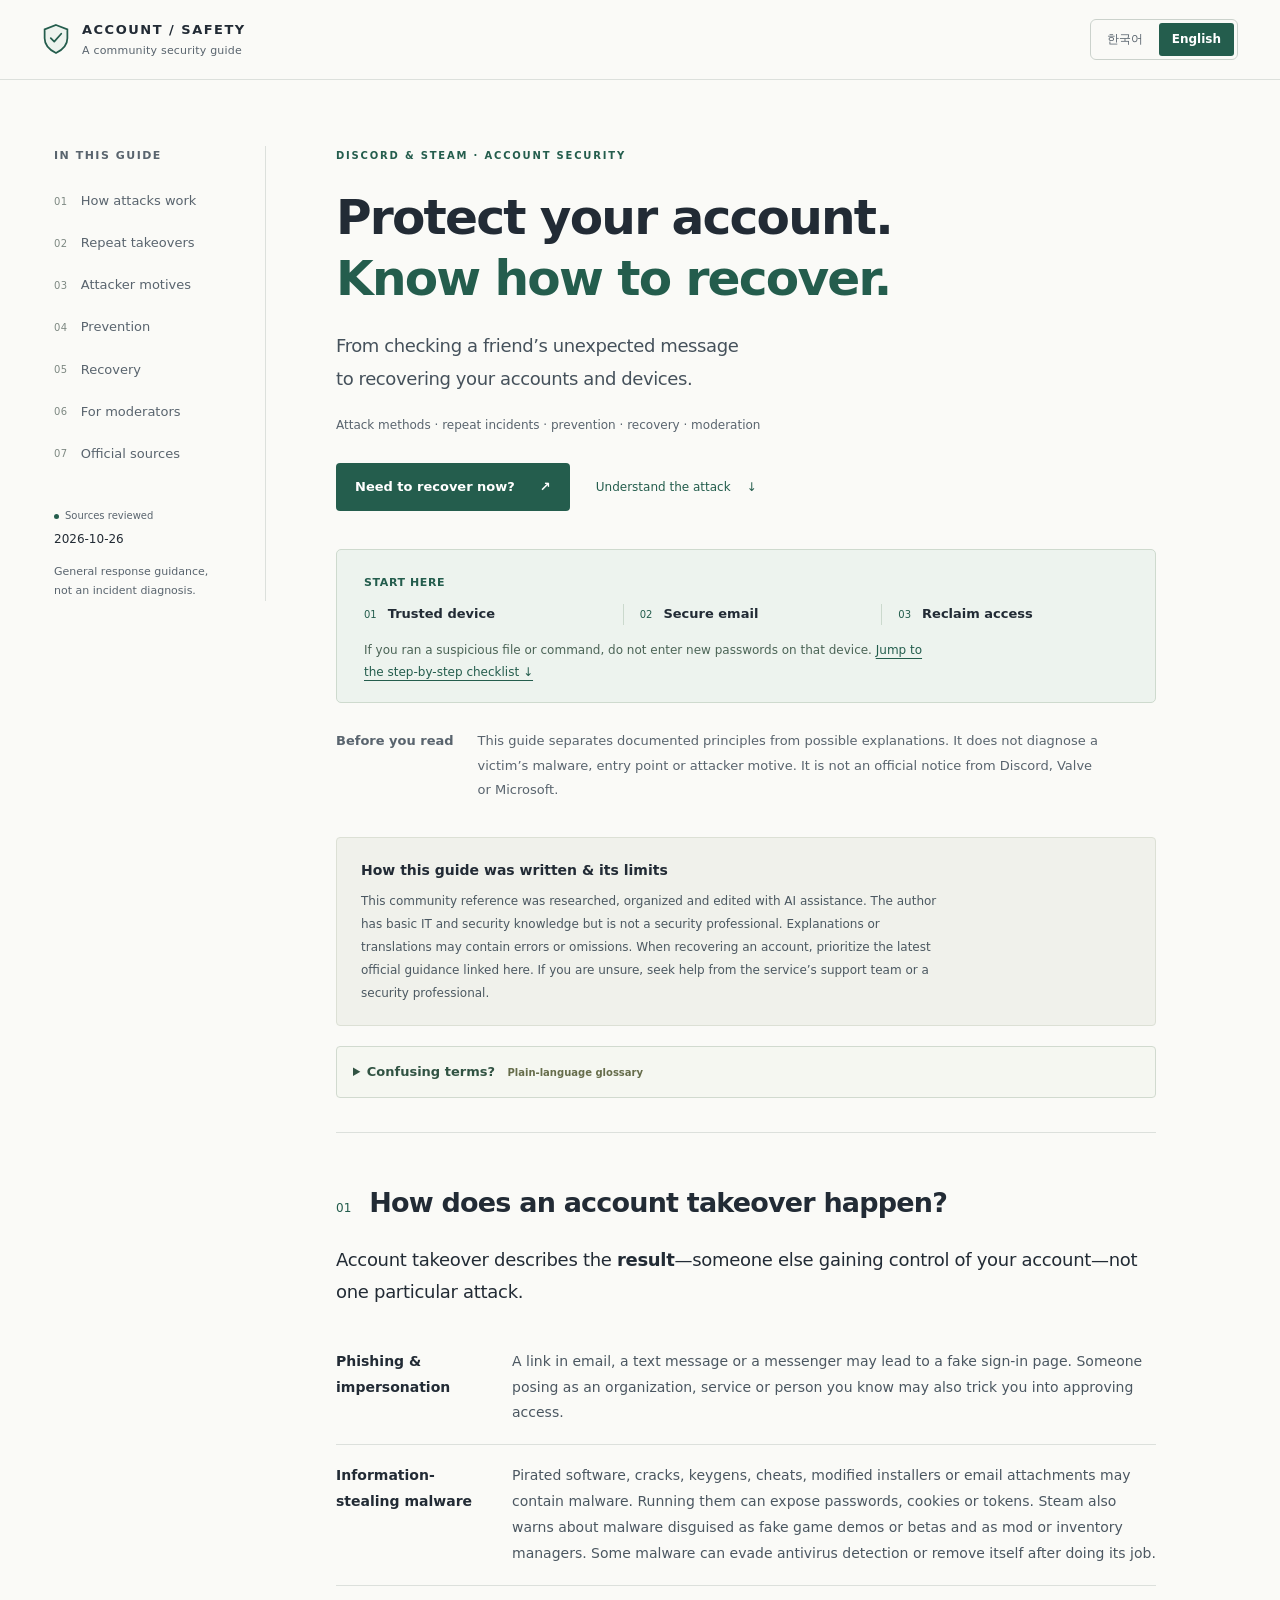
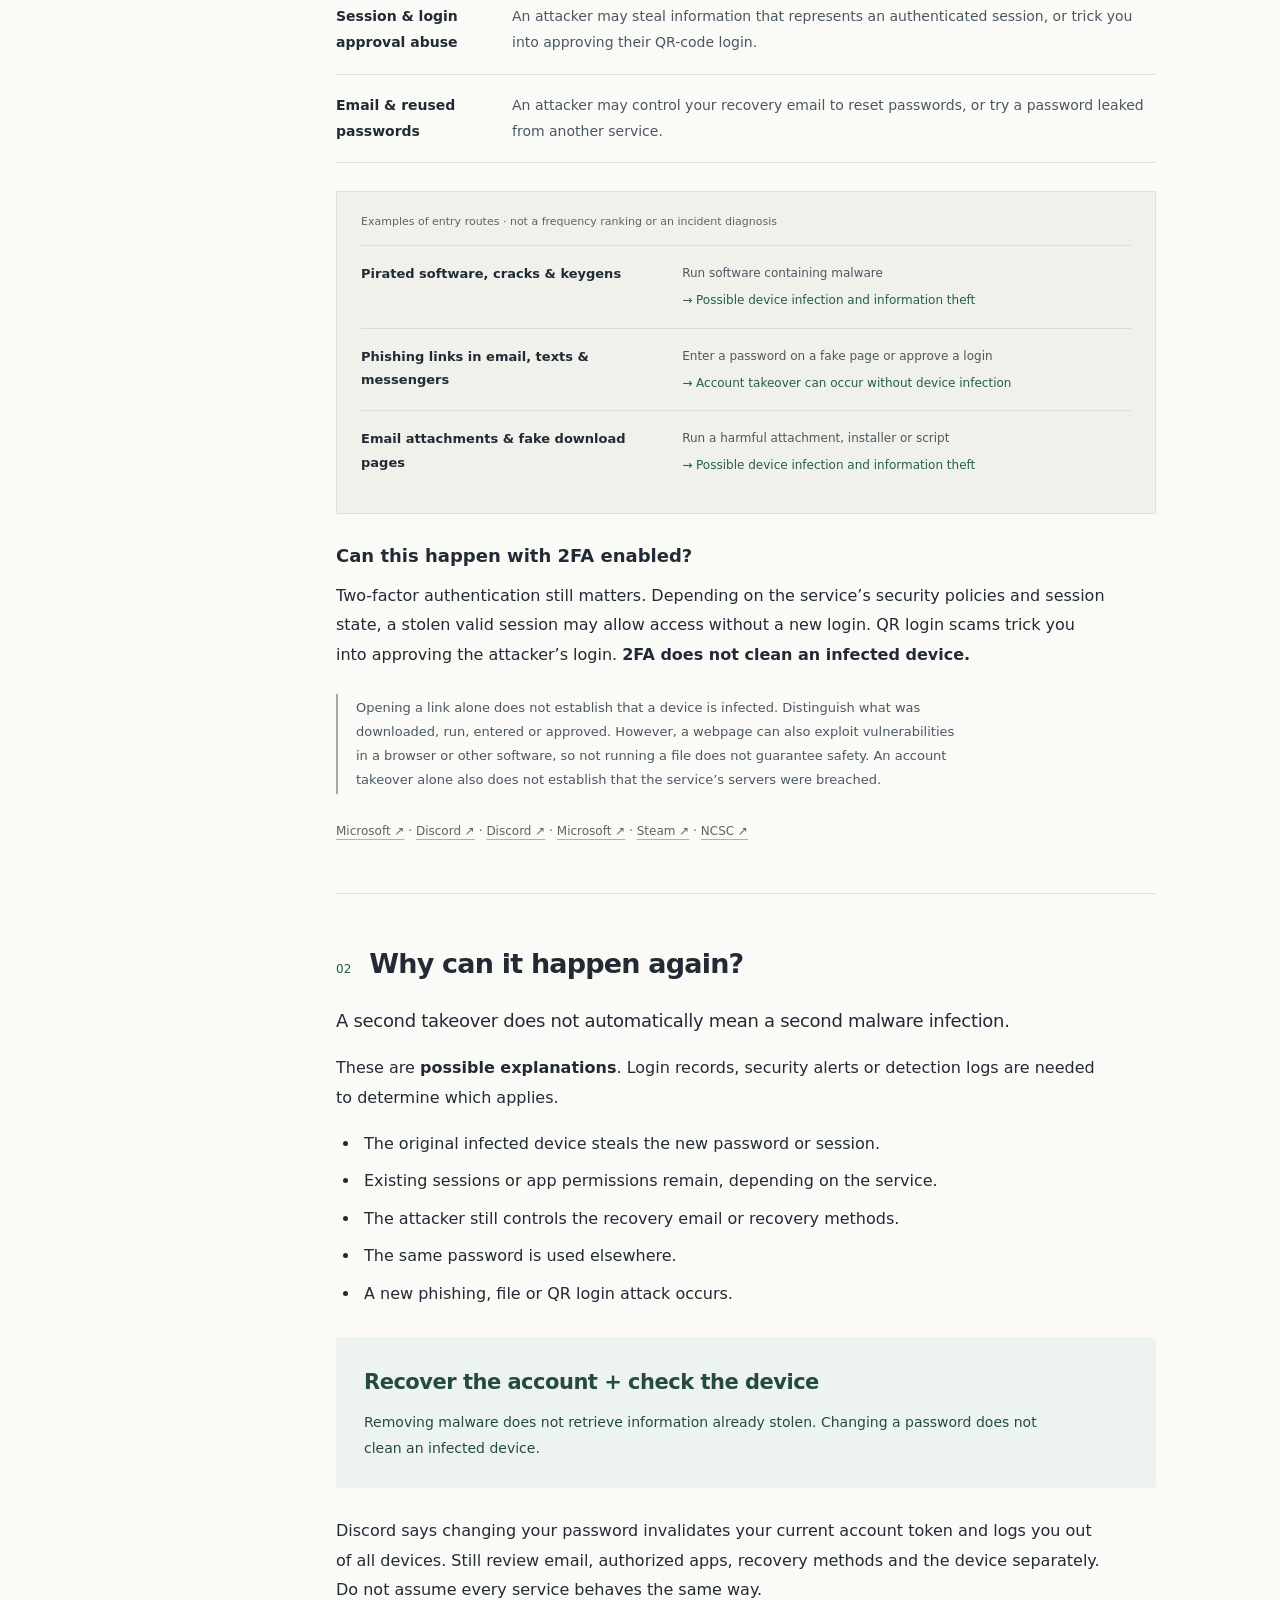
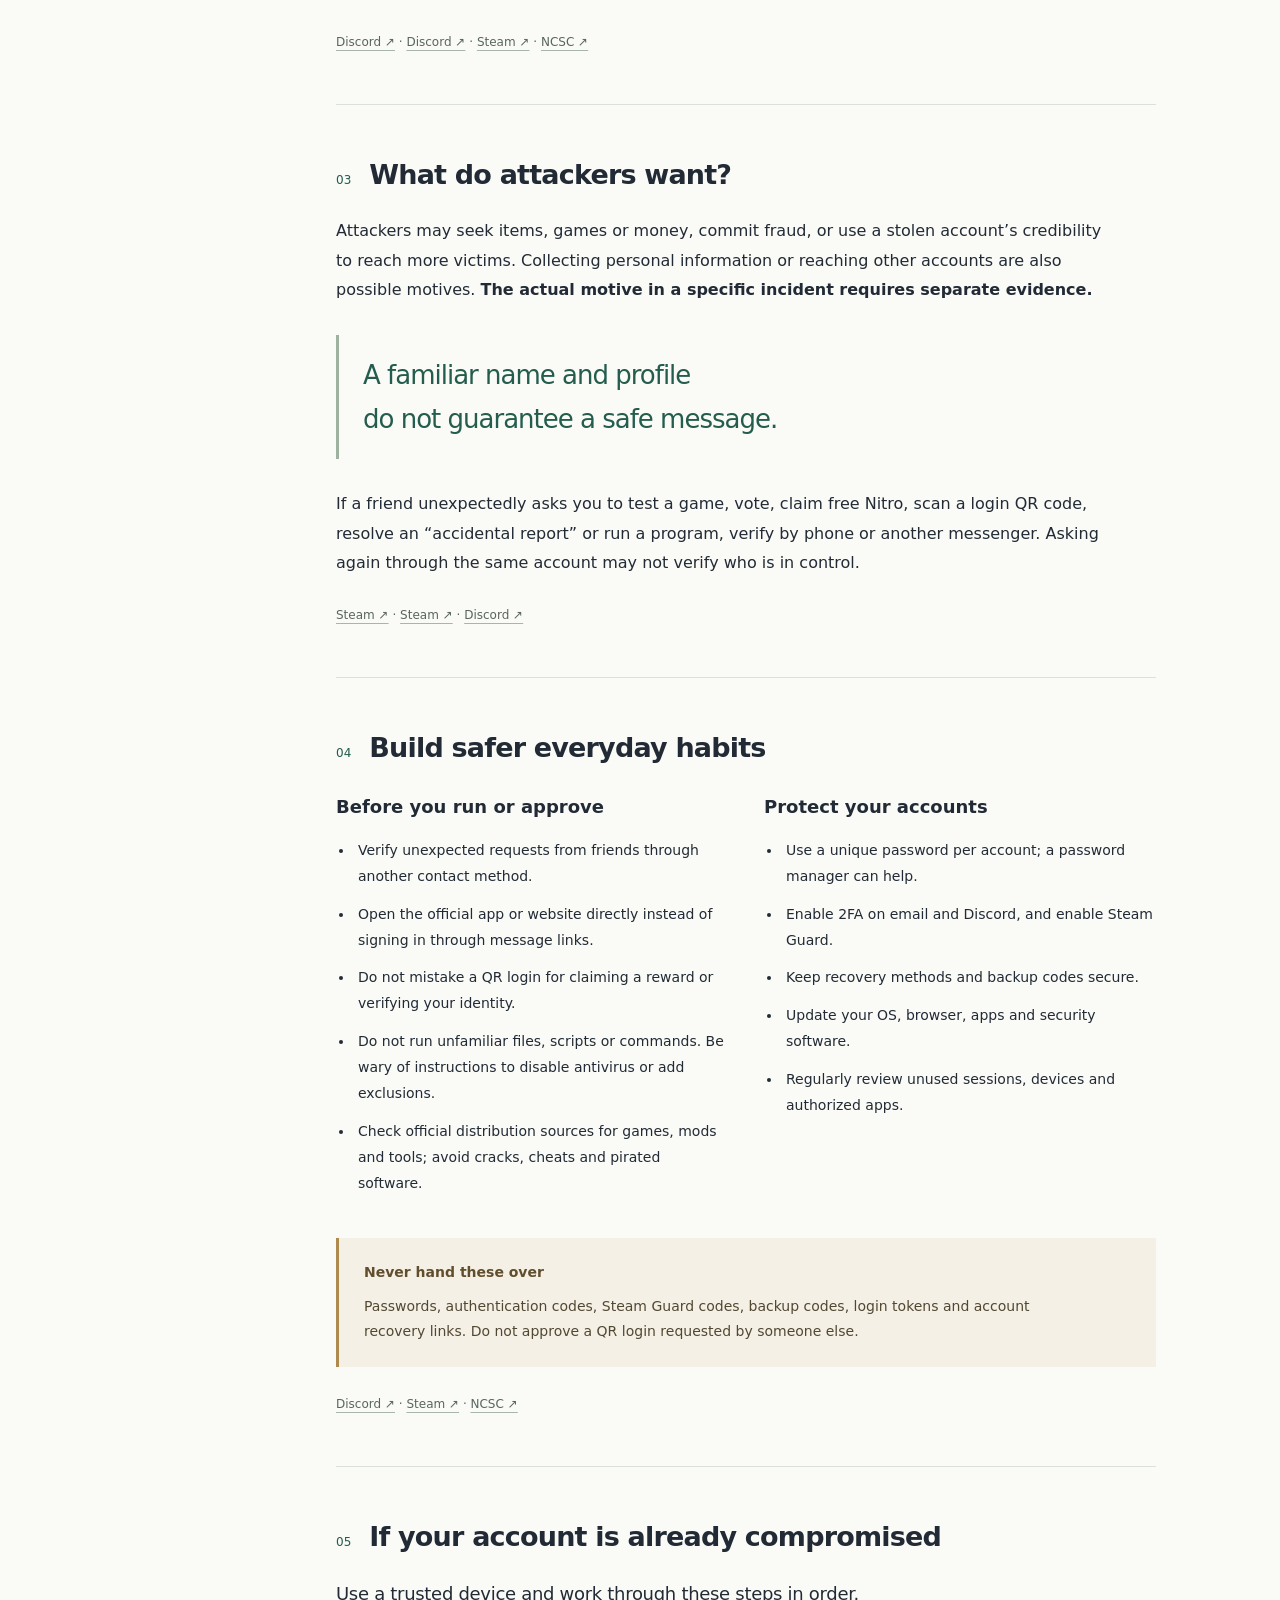
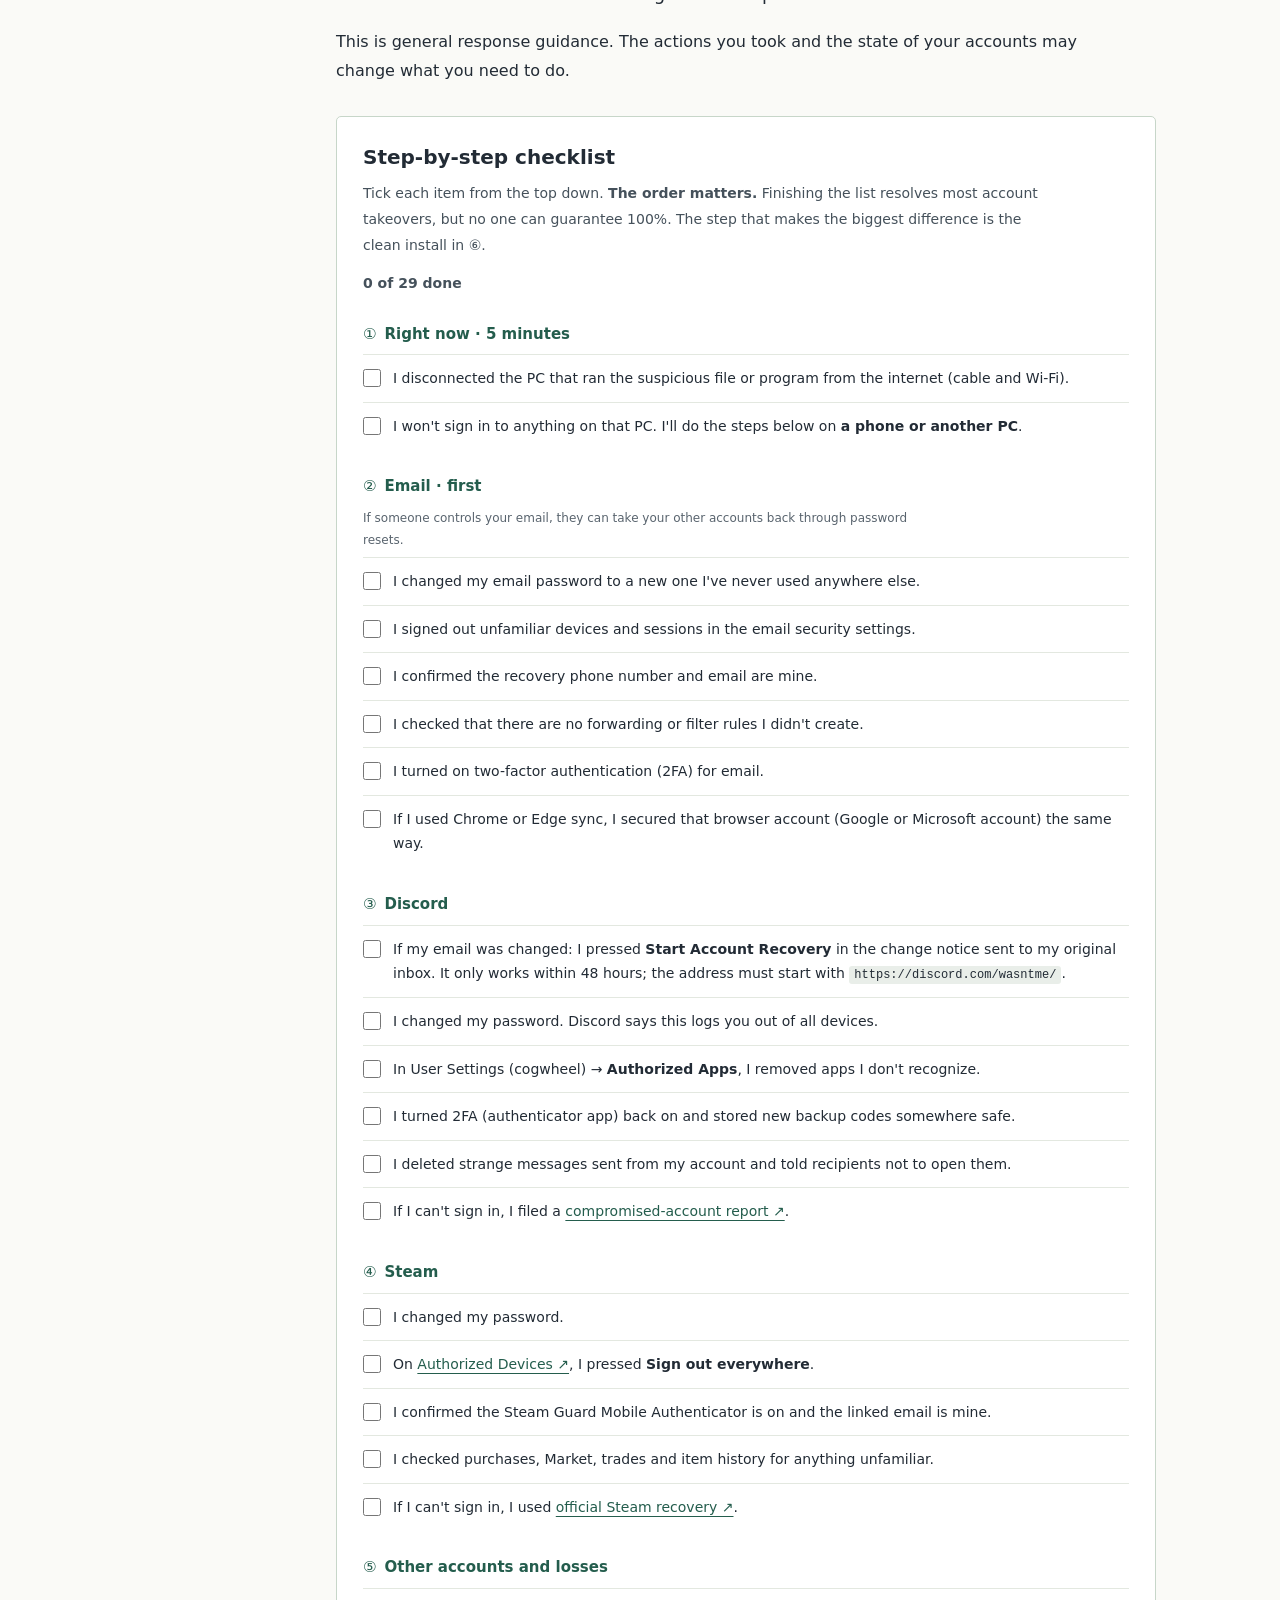
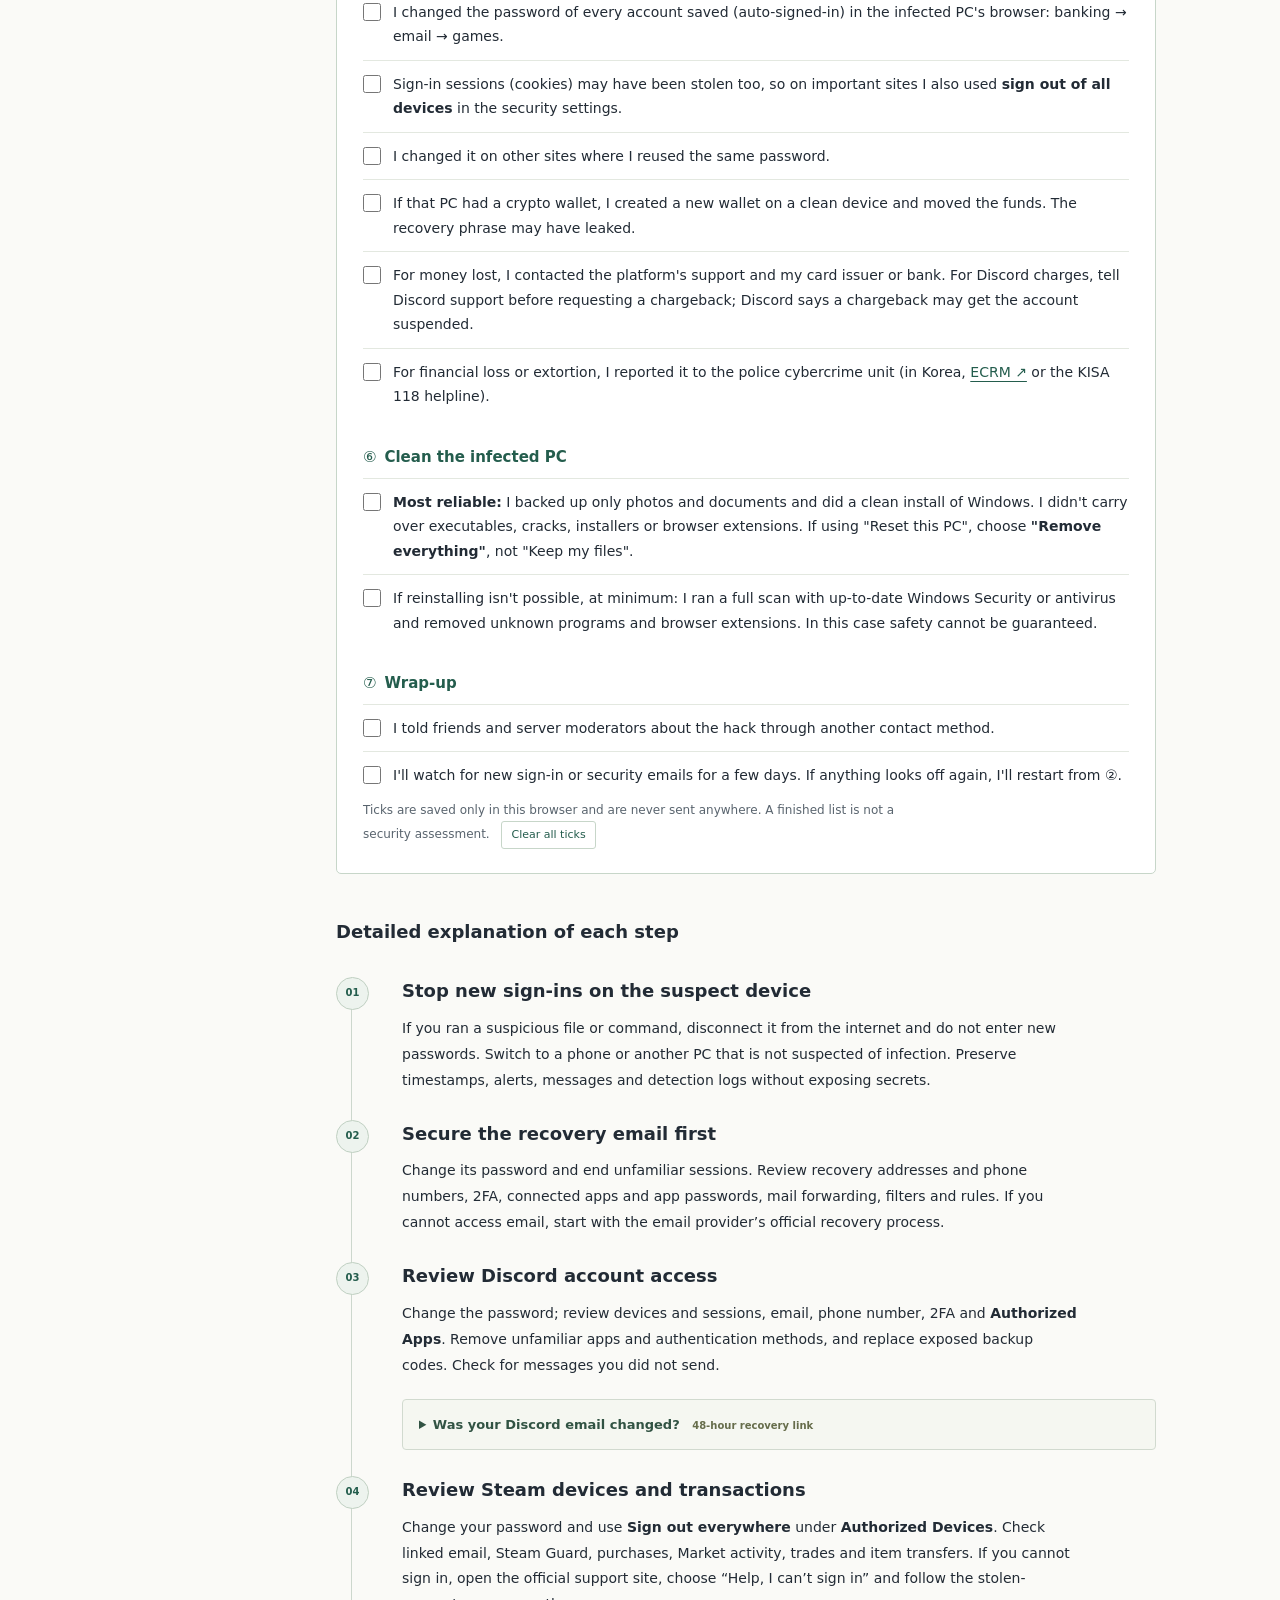
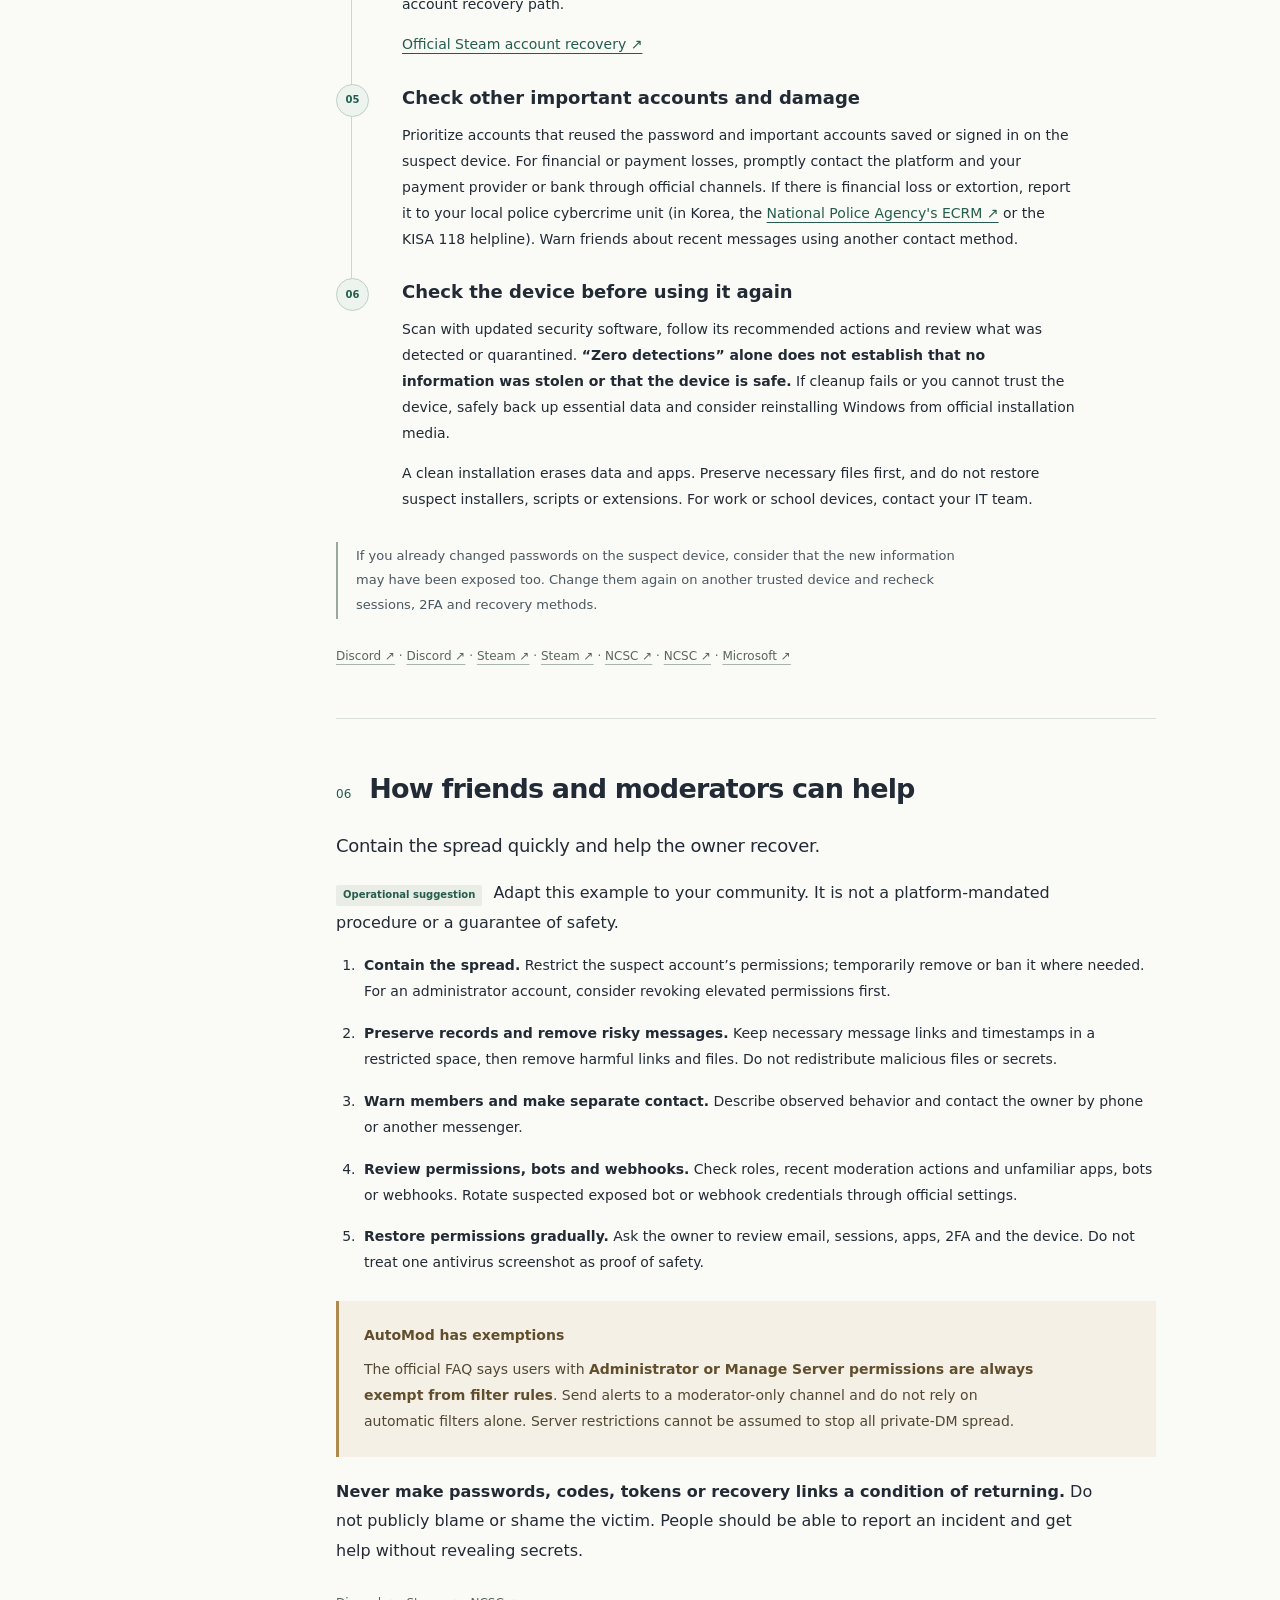
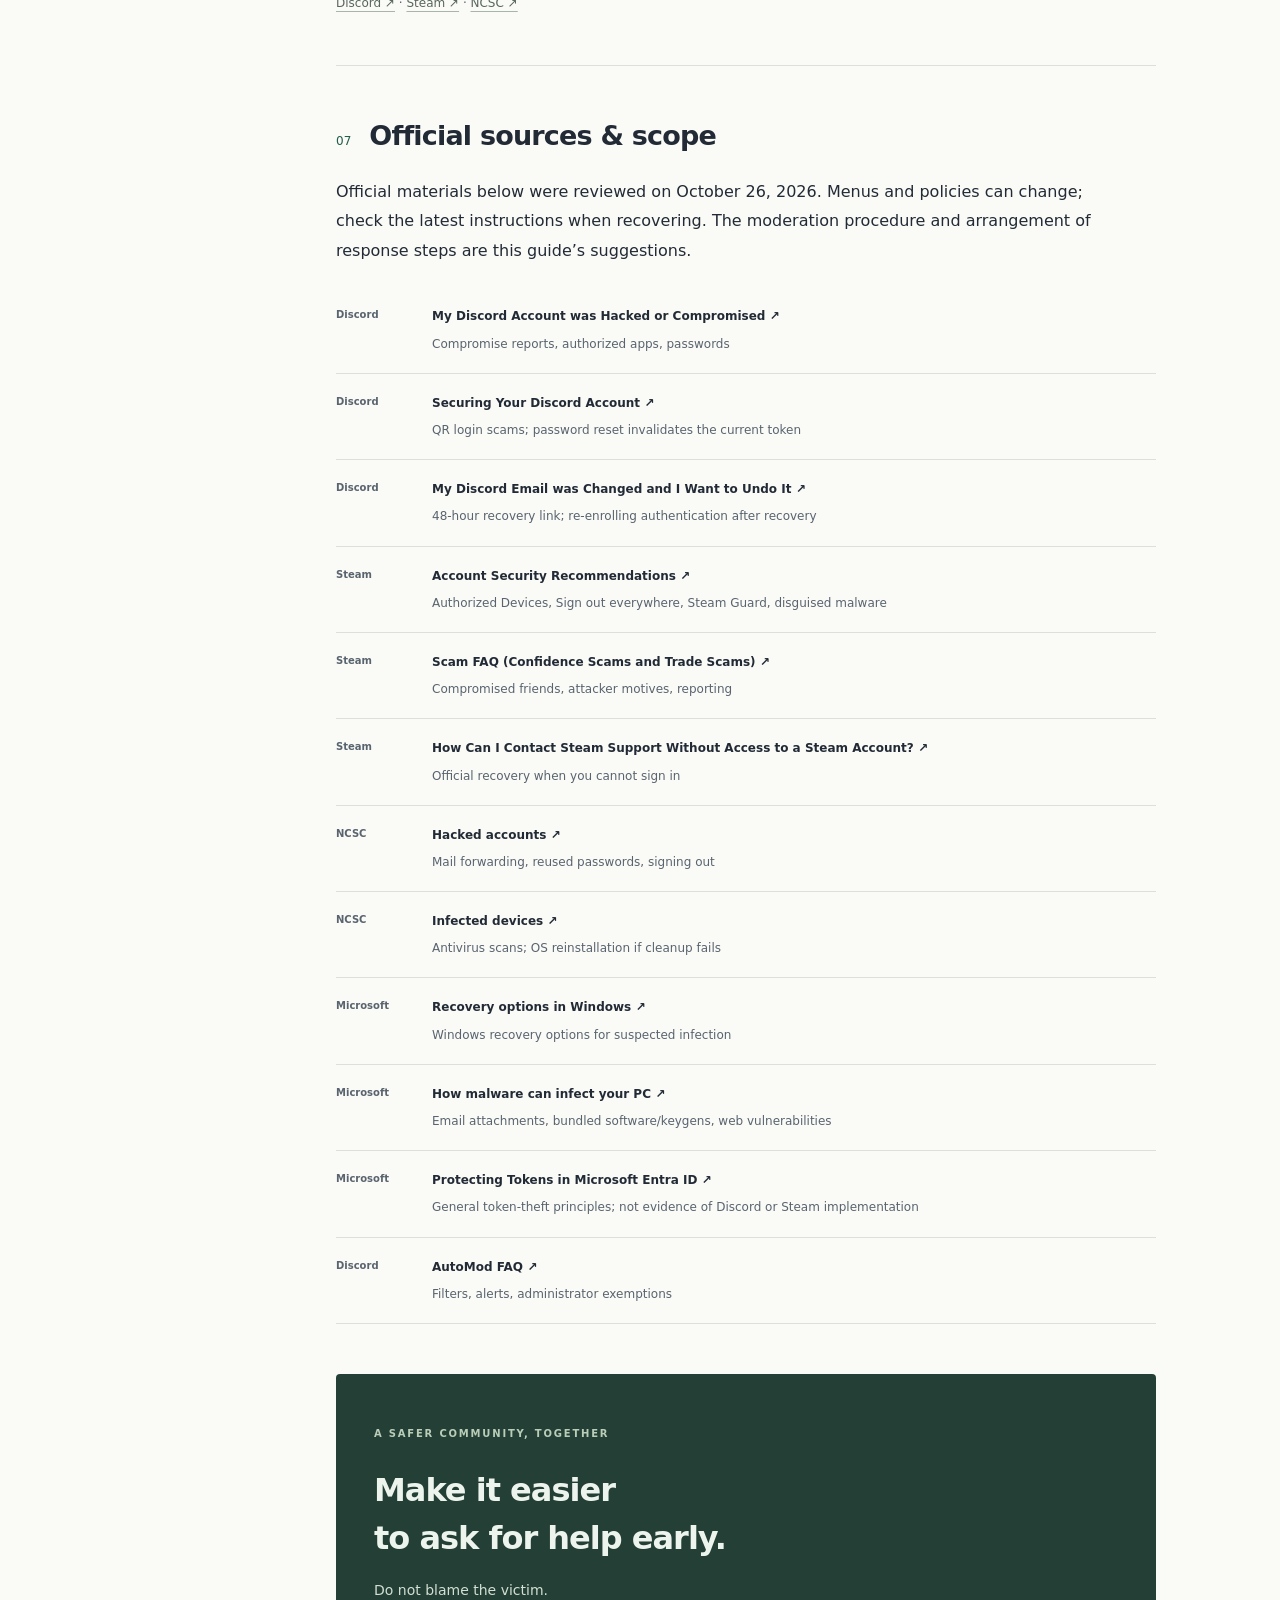
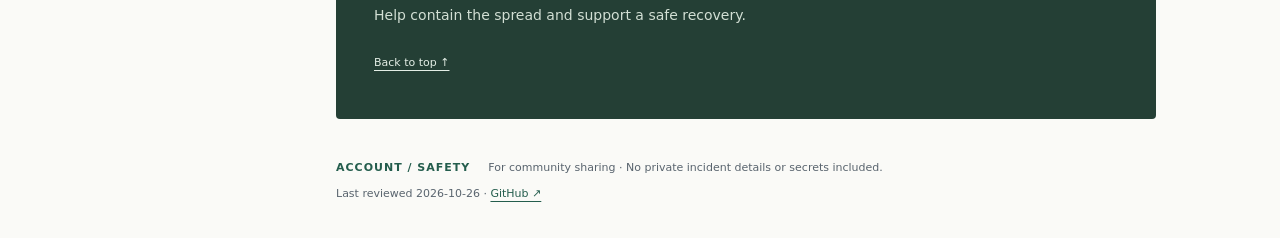
==== commit 475c0c26: "Add session, sync, reset and wallet steps plus a plain-language glossary - Checklist: sign out all d" ====
--- a/en.html
+++ b/en.html
@@ -1,12 +1,13 @@
 <!doctype html>
-<html lang="en"><head><meta charset="utf-8"><meta name="viewport" content="width=device-width, initial-scale=1"><title>Discord & Steam Account Takeover Guide</title><meta name="description" content="Understand account takeovers, prevent repeat incidents, recover accounts and devices, and help your community. A guide grounded in official sources."><meta name="color-scheme" content="light"><meta name="referrer" content="strict-origin-when-cross-origin"><meta property="og:type" content="website"><meta property="og:title" content="Discord & Steam Account Takeover Guide"><meta property="og:description" content="Understand account takeovers, prevent repeat incidents, recover accounts and devices, and help your community. A guide grounded in official sources."><link rel="icon" href="assets/shield.svg" type="image/svg+xml"><link rel="stylesheet" href="assets/style.css"><link rel="alternate" hreflang="ko" href="index.html"><link rel="alternate" hreflang="en" href="en.html"><script src="assets/site.js" defer></script></head>
+<html lang="en"><head><meta charset="utf-8"><meta name="viewport" content="width=device-width, initial-scale=1"><title>Discord & Steam Account Takeover Guide</title><meta name="description" content="Understand account takeovers, prevent repeat incidents, recover accounts and devices, and help your community. A guide grounded in official sources."><meta name="color-scheme" content="light"><meta name="referrer" content="strict-origin-when-cross-origin"><meta property="og:type" content="website"><meta property="og:title" content="Discord & Steam Account Takeover Guide"><meta property="og:description" content="Understand account takeovers, prevent repeat incidents, recover accounts and devices, and help your community. A guide grounded in official sources."><link rel="icon" href="assets/shield.svg" type="image/svg+xml"><link rel="stylesheet" href="assets/style.css?v=4"><link rel="alternate" hreflang="ko" href="index.html"><link rel="alternate" hreflang="en" href="en.html"><script src="assets/site.js?v=4" defer></script></head>
 <body id="top"><a class="skip-link" href="#content">Skip to content</a>
 <header class="topbar"><div class="topbar-inner"><a class="brand" href="en.html"><img src="assets/shield.svg" width="28" height="32" alt=""><span>ACCOUNT / SAFETY<span class="brand-sub">A community security guide</span></span></a><nav class="language" aria-label="Choose language"><a href="index.html" lang="ko" hreflang="ko" >한국어</a><a href="en.html" lang="en" hreflang="en" aria-current="page">English</a></nav></div></header>
 <div class="page-layout"><aside class="sidebar"><p class="nav-title">IN THIS GUIDE</p><nav aria-label="Table of contents"><a href="#mechanism"><span>01</span>How attacks work</a><a href="#repeat"><span>02</span>Repeat takeovers</a><a href="#motives"><span>03</span>Attacker motives</a><a href="#prevention"><span>04</span>Prevention</a><a href="#recovery"><span>05</span>Recovery</a><a href="#moderators"><span>06</span>For moderators</a><a href="#sources"><span>07</span>Official sources</a></nav><div class="sidebar-note"><span class="status-dot"></span>Sources reviewed<time datetime="2026-10-26">2026-10-26</time><p>General response guidance,<br>not an incident diagnosis.</p></div></aside>
 <main id="content"><div class="hero"><p class="eyebrow">DISCORD & STEAM · ACCOUNT SECURITY</p><h1>Protect your account.<br><em>Know how to recover.</em></h1><p class="hero-lead">From checking a friend’s unexpected message<br class="desktop-break"> to recovering your accounts and devices.</p><p class="hero-context">Attack methods · repeat incidents · prevention · recovery · moderation</p><div class="hero-actions"><a class="button primary" href="#recovery">Need to recover now? <span aria-hidden="true">↗</span></a><a class="text-link" href="#mechanism">Understand the attack <span aria-hidden="true">↓</span></a></div></div>
-<aside class="start-here" aria-label="First response"><div class="start-label">START HERE</div><ol><li><span>01</span>Trusted device</li><li><span>02</span>Secure email</li><li><span>03</span>Reclaim access</li></ol><p>If you ran a suspicious file or command, do not enter new passwords on that device.</p></aside>
+<aside class="start-here" aria-label="First response"><div class="start-label">START HERE</div><ol><li><span>01</span>Trusted device</li><li><span>02</span>Secure email</li><li><span>03</span>Reclaim access</li></ol><p>If you ran a suspicious file or command, do not enter new passwords on that device. <a href="#checklist">Jump to the step-by-step checklist ↓</a></p></aside>
 <div class="scope-note"><strong>Before you read</strong><p>This guide separates documented principles from possible explanations. It does not diagnose a victim’s malware, entry point or attacker motive. It is not an official notice from Discord, Valve or Microsoft.</p></div>
 <aside class="author-note" aria-labelledby="author-note-title"><h2 id="author-note-title">How this guide was written & its limits</h2><p>This community reference was researched, organized and edited with AI assistance. The author has basic IT and security knowledge but is not a security professional. Explanations or translations may contain errors or omissions. When recovering an account, prioritize the latest official guidance linked here. If you are unsure, seek help from the service’s support team or a security professional.</p></aside>
+<details class="recovery-detail glossary"><summary>Confusing terms? <span>Plain-language glossary</span></summary><div><dl class="glossary-list"><div><dt>Session / token</dt><dd>A pass a service keeps after you sign in so it remembers you're already logged in. If it's stolen, someone can get into your account without your password.</dd></div><div><dt>Cookie</dt><dd>A small file your browser keeps for each site, often holding your sign-in session.</dd></div><div><dt>2FA (two-factor authentication)</dt><dd>A second check on top of your password, such as a code from an authenticator app on your phone.</dd></div><div><dt>Information stealer</dt><dd>Malware that hides on a PC and quietly copies saved passwords, cookies and tokens.</dd></div><div><dt>Phishing</dt><dd>A trick that uses fake sites or messages to get you to type your password or approve a sign-in.</dd></div><div><dt>Clean install</dt><dd>Fully wiping the PC and installing Windows fresh. It's the most reliable way to remove hidden malware.</dd></div></dl></div></details>
 <section id="mechanism" aria-labelledby="title-mechanism"><div class="section-heading"><span>01</span><h2 id="title-mechanism">How does an account takeover happen?</h2></div>
 <p class="section-lead">Account takeover describes the <strong>result</strong>—someone else gaining control of your account—not one particular attack.</p>
 <dl class="definitions">
@@ -38,11 +39,11 @@
 <p>This is general response guidance. The actions you took and the state of your accounts may change what you need to do.</p>
 <div class="followlist" id="checklist"><div class="followlist-head"><h3>Step-by-step checklist</h3><p>Tick each item from the top down. <strong>The order matters.</strong> Finishing the list resolves most account takeovers, but no one can guarantee 100%. The step that makes the biggest difference is the clean install in ⑥.</p><p class="followlist-progress" aria-live="polite" hidden></p></div>
 <fieldset><legend><span>①</span>Right now · 5 minutes</legend><label><input type="checkbox"> I disconnected the PC that ran the suspicious file or program from the internet (cable and Wi-Fi).</label><label><input type="checkbox"> I won't sign in to anything on that PC. I'll do the steps below on <strong>a phone or another PC</strong>.</label></fieldset>
-<fieldset><legend><span>②</span>Email · first</legend><p class="small">If someone controls your email, they can take your other accounts back through password resets.</p><label><input type="checkbox"> I changed my email password to a new one I've never used anywhere else.</label><label><input type="checkbox"> I signed out unfamiliar devices and sessions in the email security settings.</label><label><input type="checkbox"> I confirmed the recovery phone number and email are mine.</label><label><input type="checkbox"> I checked that there are no forwarding or filter rules I didn't create.</label><label><input type="checkbox"> I turned on two-factor authentication (2FA) for email.</label></fieldset>
+<fieldset><legend><span>②</span>Email · first</legend><p class="small">If someone controls your email, they can take your other accounts back through password resets.</p><label><input type="checkbox"> I changed my email password to a new one I've never used anywhere else.</label><label><input type="checkbox"> I signed out unfamiliar devices and sessions in the email security settings.</label><label><input type="checkbox"> I confirmed the recovery phone number and email are mine.</label><label><input type="checkbox"> I checked that there are no forwarding or filter rules I didn't create.</label><label><input type="checkbox"> I turned on two-factor authentication (2FA) for email.</label><label><input type="checkbox"> If I used Chrome or Edge sync, I secured that browser account (Google or Microsoft account) the same way.</label></fieldset>
 <fieldset><legend><span>③</span>Discord</legend><label><input type="checkbox"> If my email was changed: I pressed <strong>Start Account Recovery</strong> in the change notice sent to my original inbox. It only works within 48 hours; the address must start with <code>https://discord.com/wasntme/</code>.</label><label><input type="checkbox"> I changed my password. Discord says this logs you out of all devices.</label><label><input type="checkbox"> In User Settings (cogwheel) → <strong>Authorized Apps</strong>, I removed apps I don't recognize.</label><label><input type="checkbox"> I turned 2FA (authenticator app) back on and stored new backup codes somewhere safe.</label><label><input type="checkbox"> I deleted strange messages sent from my account and told recipients not to open them.</label><label><input type="checkbox"> If I can't sign in, I filed a <a href="https://dis.gd/hackedaccount">compromised-account report ↗</a>.</label></fieldset>
 <fieldset><legend><span>④</span>Steam</legend><label><input type="checkbox"> I changed my password.</label><label><input type="checkbox"> On <a href="https://store.steampowered.com/account/authorizeddevices">Authorized Devices ↗</a>, I pressed <strong>Sign out everywhere</strong>.</label><label><input type="checkbox"> I confirmed the Steam Guard Mobile Authenticator is on and the linked email is mine.</label><label><input type="checkbox"> I checked purchases, Market, trades and item history for anything unfamiliar.</label><label><input type="checkbox"> If I can't sign in, I used <a href="https://help.steampowered.com/en/wizard/HelpWithLogin">official Steam recovery ↗</a>.</label></fieldset>
-<fieldset><legend><span>⑤</span>Other accounts and losses</legend><label><input type="checkbox"> I changed the password of every account saved (auto-signed-in) in the infected PC's browser: banking → email → games.</label><label><input type="checkbox"> I changed it on other sites where I reused the same password.</label><label><input type="checkbox"> For money lost, I contacted the platform's support and my card issuer or bank. For Discord charges, tell Discord support before requesting a chargeback; Discord says a chargeback may get the account suspended.</label><label><input type="checkbox"> For financial loss or extortion, I reported it to the police cybercrime unit (in Korea, <a href="https://ecrm.police.go.kr/">ECRM ↗</a> or the KISA 118 helpline).</label></fieldset>
-<fieldset><legend><span>⑥</span>Clean the infected PC</legend><label><input type="checkbox"> <strong>Most reliable:</strong> I backed up only photos and documents and did a clean install of Windows. I didn't carry over executables, cracks, installers or browser extensions.</label><label><input type="checkbox"> If reinstalling isn't possible, at minimum: I ran a full scan with up-to-date Windows Security or antivirus and removed unknown programs and browser extensions. In this case safety cannot be guaranteed.</label></fieldset>
+<fieldset><legend><span>⑤</span>Other accounts and losses</legend><label><input type="checkbox"> I changed the password of every account saved (auto-signed-in) in the infected PC's browser: banking → email → games.</label><label><input type="checkbox"> Sign-in sessions (cookies) may have been stolen too, so on important sites I also used <strong>sign out of all devices</strong> in the security settings.</label><label><input type="checkbox"> I changed it on other sites where I reused the same password.</label><label><input type="checkbox"> If that PC had a crypto wallet, I created a new wallet on a clean device and moved the funds. The recovery phrase may have leaked.</label><label><input type="checkbox"> For money lost, I contacted the platform's support and my card issuer or bank. For Discord charges, tell Discord support before requesting a chargeback; Discord says a chargeback may get the account suspended.</label><label><input type="checkbox"> For financial loss or extortion, I reported it to the police cybercrime unit (in Korea, <a href="https://ecrm.police.go.kr/">ECRM ↗</a> or the KISA 118 helpline).</label></fieldset>
+<fieldset><legend><span>⑥</span>Clean the infected PC</legend><label><input type="checkbox"> <strong>Most reliable:</strong> I backed up only photos and documents and did a clean install of Windows. I didn't carry over executables, cracks, installers or browser extensions. If using "Reset this PC", choose <strong>"Remove everything"</strong>, not "Keep my files".</label><label><input type="checkbox"> If reinstalling isn't possible, at minimum: I ran a full scan with up-to-date Windows Security or antivirus and removed unknown programs and browser extensions. In this case safety cannot be guaranteed.</label></fieldset>
 <fieldset><legend><span>⑦</span>Wrap-up</legend><label><input type="checkbox"> I told friends and server moderators about the hack through another contact method.</label><label><input type="checkbox"> I'll watch for new sign-in or security emails for a few days. If anything looks off again, I'll restart from ②.</label></fieldset>
 <p class="small followlist-foot">Ticks are saved only in this browser and are never sent anywhere. A finished list is not a security assessment. <button type="button" class="followlist-reset" hidden>Clear all ticks</button></p></div>
 <h3 class="steps-title">Detailed explanation of each step</h3>
--- a/assets/style.css
+++ b/assets/style.css
@@ -3,7 +3,7 @@
 *{box-sizing:border-box}html{scroll-behavior:smooth;scroll-padding-top:110px}body{margin:0;background:var(--paper);color:var(--ink);font-family:var(--sans);font-size:16px;line-height:1.85;word-break:keep-all;overflow-wrap:anywhere}a{color:var(--green);text-underline-offset:4px}a:hover{text-decoration-thickness:2px}button,input,summary,a{-webkit-tap-highlight-color:transparent}a:focus-visible,summary:focus-visible,input:focus-visible{outline:3px solid #a65a26;outline-offset:5px;border-radius:2px}::selection{background:#d5e9db}img{max-width:100%}h1,h2,h3,p,figure,blockquote{margin:0}p+p{margin-top:14px}strong{font-weight:680}ul,ol{margin:16px 0;padding-left:24px}li{padding-left:4px}li+li{margin-top:8px}code{font-size:.86em;background:#e9eee9;padding:2px 5px;border-radius:3px;word-break:break-all}section{padding:50px 0;border-top:1px solid var(--line)}h2{font-size:27px;line-height:1.45;letter-spacing:-.8px;font-weight:700}h3{font-size:18px;line-height:1.6;margin:28px 0 10px}p{max-width:76ch}.skip-link{position:fixed;top:-100px;left:16px;z-index:10;background:var(--ink);color:white;padding:12px 20px}.skip-link:focus{top:8px}
 .topbar{position:sticky;top:0;background:rgba(250,250,247,.97);border-bottom:1px solid var(--line);z-index:5}.topbar-inner{max-width:1280px;margin:auto;padding:19px 42px;display:flex;align-items:center;justify-content:space-between;gap:16px}.brand{display:flex;align-items:center;gap:12px;text-decoration:none;color:var(--ink);font-size:13px;font-weight:750;letter-spacing:1.5px;line-height:1.4}.brand-sub{display:block;font-size:11px;font-weight:450;letter-spacing:.2px;color:var(--muted);margin-top:4px}.language{display:flex;gap:3px;padding:3px;border:1px solid #cbd2cc;border-radius:6px}.language a{font-size:12px;line-height:1.4;color:var(--muted);text-decoration:none;padding:8px 13px;border-radius:3px}.language a[aria-current]{color:var(--white);background:var(--green);font-weight:650}.page-layout{max-width:1280px;margin:auto;padding:0 42px;display:grid;grid-template-columns:224px minmax(0,1fr);gap:70px}.sidebar{position:sticky;top:126px;align-self:start;padding:0 24px 0 0;margin-top:66px;border-right:1px solid var(--line)}.nav-title{font-size:11px;font-weight:700;letter-spacing:1.5px;color:var(--muted);padding:0 12px 16px}.sidebar nav{display:flex;flex-direction:column;gap:4px}.sidebar nav a{display:flex;gap:13px;padding:8px 12px;color:var(--muted);font-size:13px;text-decoration:none;border-radius:3px;line-height:1.7}.sidebar nav a span{font-size:10px;letter-spacing:.5px;color:#7e8983;align-self:center}.sidebar nav a:hover,.sidebar nav a[aria-current]{color:var(--green);background:#eaf0e9}.sidebar nav a[aria-current]{font-weight:650}.sidebar-note{font-size:10px;color:var(--muted);margin:34px 12px 0;line-height:1.7}.status-dot{display:inline-block;width:5px;height:5px;background:var(--green);border-radius:50%;margin-right:6px}.sidebar-note time{display:block;color:var(--ink);font-size:12px;font-variant-numeric:tabular-nums;margin:5px 0 14px}.sidebar-note p{font-size:11px}main{min-width:0;max-width:820px}.hero{padding:67px 0 38px}.eyebrow{color:var(--green);font-size:10px;font-weight:750;letter-spacing:1.8px;line-height:1.7}.hero h1{font-size:clamp(36px,4.15vw,57px);line-height:1.25;font-weight:720;letter-spacing:-2.6px;margin:23px 0 22px}.hero h1 em{font-style:normal;color:var(--green)}.hero-lead{font-size:18px;line-height:1.8;letter-spacing:-.4px;color:#45515b}.hero-context{font-size:12px;color:var(--muted);margin-top:19px}.hero-actions{display:flex;align-items:center;flex-wrap:wrap;gap:26px;margin-top:27px}.button{display:inline-flex;align-items:center;justify-content:space-between;gap:25px;text-decoration:none;border-radius:4px;padding:12px 19px;font-size:13px;font-weight:600}.primary{background:var(--green);color:white}.primary:hover{background:#1c4a3d}.text-link{font-size:12px;text-decoration:none}.text-link span{margin-left:12px}.start-here{padding:23px 27px 19px;border:1px solid #cedace;background:var(--green-light);border-radius:5px}.start-label{font-size:11px;color:var(--green);font-weight:700;letter-spacing:.6px}.start-here ol{padding:0;margin:10px 0;list-style:none;display:grid;grid-template-columns:repeat(3,1fr);gap:12px}.start-here li{padding:0;margin:0;font-size:15px;font-weight:650;line-height:1.6;display:flex;align-items:baseline;gap:11px}.start-here li+li{border-left:1px solid #cbd9cd;padding-left:16px}.start-here li span{font-size:10px;font-weight:500;color:var(--green)}.start-here p{font-size:12px;color:#4b6456;margin-top:14px}.scope-note{display:flex;gap:24px;padding:26px 0 34px;font-size:11px;line-height:1.9;color:var(--muted)}.scope-note strong{flex:0 0 auto;font-size:11px}.section-heading{display:flex;gap:18px;align-items:baseline;margin-bottom:22px}.section-heading>span{color:var(--green);font-size:12px;font-variant-numeric:tabular-nums}.section-lead{font-size:18px;line-height:1.8;letter-spacing:-.3px;margin-bottom:16px}.definitions{margin:22px 0 28px}.definitions>div{display:grid;grid-template-columns:154px 1fr;border-bottom:1px solid var(--line);padding:18px 0;gap:22px}.definitions dt{font-size:14px;font-weight:650}.definitions dd{margin:0;font-size:14px;color:#4b5761}.attack-flow{margin:30px 0;background:#f0f1eb;border:1px solid #e0e2da;padding:20px 24px}.attack-flow figcaption{font-size:11px;color:var(--muted)}.attack-flow ol{display:flex;gap:16px;list-style:none;margin:14px 0 0;padding:0}.attack-flow li{position:relative;font-size:12px;flex:1;padding:0 13px 0 0;line-height:1.7;margin:0}.attack-flow li:not(:last-child):after{content:'→';position:absolute;right:0;color:#67766c}.note{font-size:13px;border-left:2px solid #9baa9c;padding:2px 0 2px 18px;margin-top:24px;color:#4b5861}.references{font-size:11px;color:var(--muted);margin-top:25px;line-height:2}.references a{color:#58665e;text-decoration-color:#a8b5ab}.principle{padding:26px 28px;background:var(--green-light);margin:28px 0;color:#254b3d;border-radius:4px}.principle strong{font-size:21px;letter-spacing:-.5px}.principle p{font-size:14px;margin-top:9px}blockquote{margin:30px 0;padding:18px 0 18px 24px;border-left:3px solid #9eb29f;font-size:26px;line-height:1.7;color:var(--green);letter-spacing:-1px}.two-column{display:grid;grid-template-columns:1fr 1fr;gap:36px}.two-column h3{margin-top:4px}.two-column ul{font-size:14px;padding-left:18px}.two-column li+li{margin-top:12px}.warning{margin:25px 0 20px;padding:22px 25px;border-left:3px solid #ae8a4e;background:#f4f0e6;font-size:14px;color:#514832}.warning strong{color:#614e2d}.warning p{margin-top:8px}.recovery-steps{counter-reset:step;list-style:none;padding:0;margin:30px 0}.recovery-steps>li{position:relative;counter-increment:step;padding:0 0 26px 50px;margin:0;border-left:1px solid #ccd7cd;margin-left:15px}.recovery-steps>li:last-child{border-left-color:transparent;padding-bottom:0}.recovery-steps>li:before{content:counter(step,decimal-leading-zero);position:absolute;left:-16px;top:0;width:31px;height:31px;background:var(--green-light);border:1px solid #bfcfc1;border-radius:50%;display:grid;place-items:center;font-size:10px;font-weight:700;color:var(--green)}.recovery-steps h3{margin:0 0 10px;font-size:18px}.recovery-steps p{font-size:14px}.recovery-detail,.checklist{border:1px solid #d1dacf;border-radius:4px;margin-top:20px;background:#f5f7f1}.recovery-detail summary,.checklist summary{padding:13px 16px;font-size:13px;cursor:pointer;font-weight:650;line-height:1.8;color:#315343}.recovery-detail summary span{font-size:10px;display:inline-block;margin-left:8px;color:#666d4b}.recovery-detail>div,.checklist>div{padding:4px 18px 19px}.recovery-detail p{font-size:13px}.small{font-size:11px;color:var(--muted);margin-bottom:15px}.checklist label{display:flex;align-items:baseline;gap:10px;font-size:14px;padding:9px 0;cursor:pointer;border-top:1px solid #e0e6dc}.checklist input{accent-color:var(--green);flex:0 0 auto;width:16px;height:16px;align-self:flex-start;margin:5px 0 0}.tag{font-size:10px;font-weight:650;display:inline-block;background:#e9ede5;color:var(--green);padding:1px 7px;margin-right:6px;border-radius:2px}.plain-steps li{font-size:14px;margin-top:16px}.sources{list-style:none;margin:22px 0 0;padding:0}.sources>li{position:relative;scroll-margin-top:115px;padding:18px 0 18px 96px;border-bottom:1px solid var(--line);margin:0;font-size:12px}.source-org{position:absolute;left:0;top:19px;font-size:10px;font-weight:650;color:var(--muted)}.sources a{color:var(--ink);text-decoration:none;font-weight:600;line-height:1.7}.sources a:hover{text-decoration:underline}.sources p{font-size:11px;color:var(--muted);margin-top:5px}.closing{padding:43px 38px;margin:0 0 40px;background:#243f35;color:#edf4ee;border-radius:4px}.closing .eyebrow{color:#b9cdb9}.closing h2{font-size:32px;letter-spacing:-1px;line-height:1.5;margin:19px 0 16px}.closing p{font-size:14px;color:#d2dfd4}.closing a{display:inline-block;color:#e4eee6;font-size:11px;margin-top:24px}footer{display:flex;flex-wrap:wrap;gap:7px 18px;font-size:9px;color:var(--muted);padding-bottom:35px;line-height:1.7}footer>span{font-weight:750;letter-spacing:1px;color:var(--green)}footer p:last-child{width:100%;margin:0}
 html[lang=en] body{word-break:normal}html[lang=en] .hero h1{font-size:clamp(34px,3.8vw,50px);letter-spacing:-1.8px}html[lang=en] .start-here li{font-size:13px}
-.followlist{margin:30px 0 10px;padding:24px 26px 18px;border:1px solid #c7d6c9;border-radius:5px;background:var(--white);scroll-margin-top:110px}.followlist-head h3{margin:0 0 8px;font-size:20px}.followlist-head p{font-size:14px;color:#45515b}.followlist-progress{margin-top:12px;font-size:13px;font-weight:650;color:var(--green)}.followlist fieldset{border:0;margin:24px 0 0;padding:0;min-width:0}.followlist legend{display:flex;gap:8px;padding:0;margin-bottom:6px;font-size:15px;font-weight:700;color:var(--green)}.followlist legend span{font-weight:500}.followlist .small{margin:0 0 6px}.followlist label{display:flex;align-items:flex-start;gap:12px;padding:11px 0;border-top:1px solid #e3e8e0;font-size:14px;line-height:1.75;cursor:pointer}.followlist input{accent-color:var(--green);flex:0 0 auto;width:18px;height:18px;margin:3px 0 0}.followlist label:has(input:checked){color:var(--muted);text-decoration:line-through;text-decoration-color:#a8b5ab}.followlist-foot{margin:20px 0 0}.followlist-reset{margin-left:8px;padding:3px 9px;font:inherit;font-size:11px;color:var(--green);background:none;border:1px solid #c7d6c9;border-radius:3px;cursor:pointer}.steps-title{margin-top:44px}@media(max-width:760px){.followlist{padding:19px 16px 14px}.followlist label{font-size:13px}}@media print{.followlist-reset{display:none}}
+.followlist{margin:30px 0 10px;padding:24px 26px 18px;border:1px solid #c7d6c9;border-radius:5px;background:var(--white);scroll-margin-top:110px}.followlist-head h3{margin:0 0 8px;font-size:20px}.followlist-head p{font-size:14px;color:#45515b}.followlist-progress{margin-top:12px;font-size:13px;font-weight:650;color:var(--green)}.followlist fieldset{border:0;margin:24px 0 0;padding:0;min-width:0}.followlist legend{display:flex;gap:8px;padding:0;margin-bottom:6px;font-size:15px;font-weight:700;color:var(--green)}.followlist legend span{font-weight:500}.followlist .small{margin:0 0 6px}.followlist label{display:block;position:relative;padding:11px 0 11px 30px;border-top:1px solid #e3e8e0;font-size:14px;line-height:1.75;cursor:pointer}.followlist input{accent-color:var(--green);position:absolute;left:0;top:14px;width:18px;height:18px;margin:0}.followlist label:has(input:checked){color:var(--muted);text-decoration:line-through;text-decoration-color:#a8b5ab}.followlist-foot{margin:20px 0 0}.followlist-reset{margin-left:8px;padding:3px 9px;font:inherit;font-size:11px;color:var(--green);background:none;border:1px solid #c7d6c9;border-radius:3px;cursor:pointer}.steps-title{margin-top:44px}.glossary{margin:-14px 0 34px}.glossary-list{margin:0}.glossary-list>div{padding:10px 0;border-top:1px solid #e0e6dc}.glossary-list dt{font-size:13px;font-weight:650}.glossary-list dd{margin:2px 0 0;font-size:13px;color:#4b5761}.scope-note,.scope-note strong,.author-note p{font-size:13px}.small,.references,.sources p{font-size:12px}footer{font-size:11px}@media(max-width:760px){.followlist{padding:19px 16px 14px}.followlist label{font-size:13px}}@media print{.followlist-reset{display:none}}
 .author-note{margin:0 0 34px;padding:21px 24px;background:#f0f1eb;border:1px solid #dce0d5;border-radius:4px}.author-note h2{font-size:14px;letter-spacing:0;line-height:1.6;margin-bottom:9px}.author-note p{font-size:12px;line-height:1.9;color:#4b5861}.entry-paths{margin:28px 0;padding:20px 24px;background:#f0f1eb;border:1px solid #e0e2da}.entry-paths figcaption{font-size:11px;color:var(--muted);line-height:1.8}.entry-paths dl{margin:13px 0 0}.entry-paths dl>div{display:grid;grid-template-columns:minmax(135px,.8fr) minmax(0,1.2fr);gap:22px;padding:16px 0;border-top:1px solid #d9ddd2}.entry-paths dt{font-size:13px;font-weight:650;line-height:1.8}.entry-paths dd{margin:0;font-size:12px;line-height:1.9;color:#4b5761}.entry-paths dd span{display:block;color:var(--green);margin-top:4px}.entry-paths+ h3{margin-top:28px}
 @media(max-width:760px){.author-note{padding:18px 19px;margin-bottom:28px}.author-note h2{font-size:13px}.author-note p{font-size:11px}.entry-paths{padding:18px}.entry-paths figcaption{font-size:10px}.entry-paths dl>div{display:block;padding:14px 0}.entry-paths dt{font-size:12px;margin-bottom:6px}.entry-paths dd{font-size:12px}}
 @media print{.entry-paths,.author-note{break-inside:avoid}}
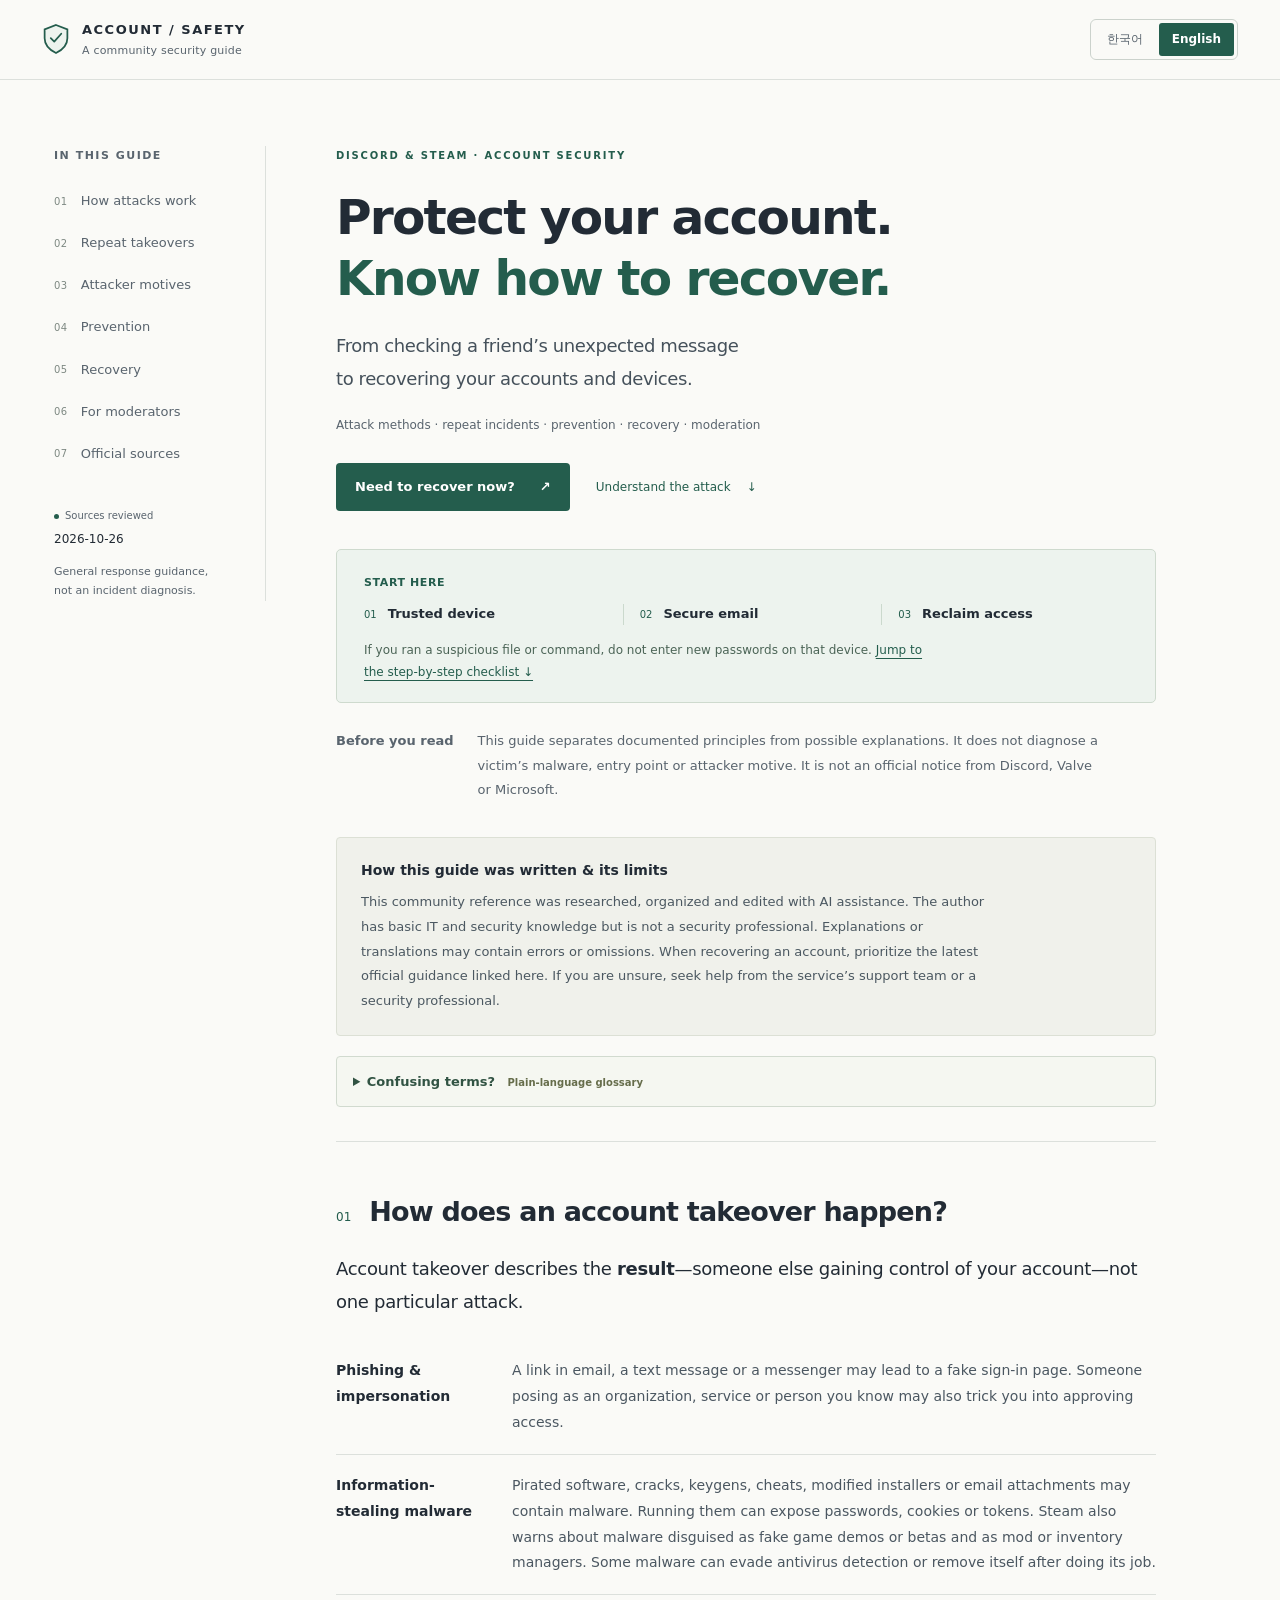
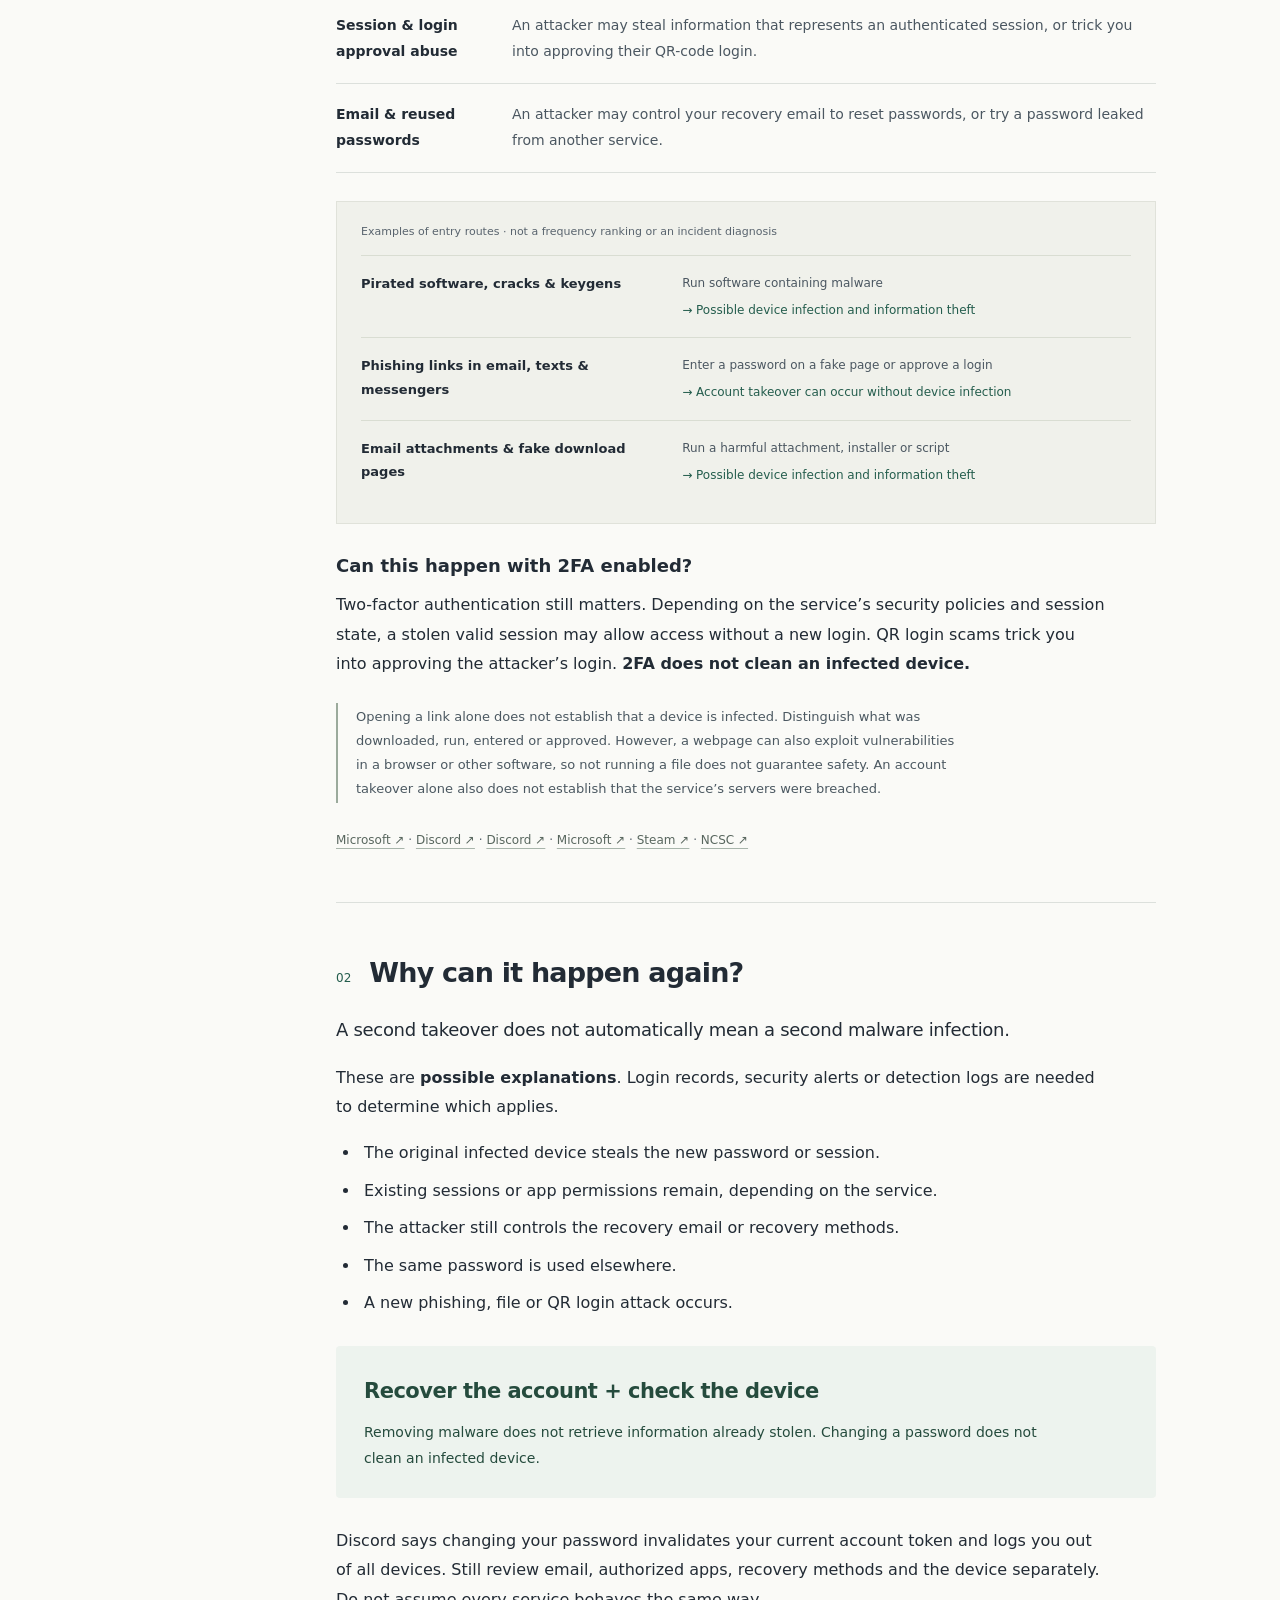
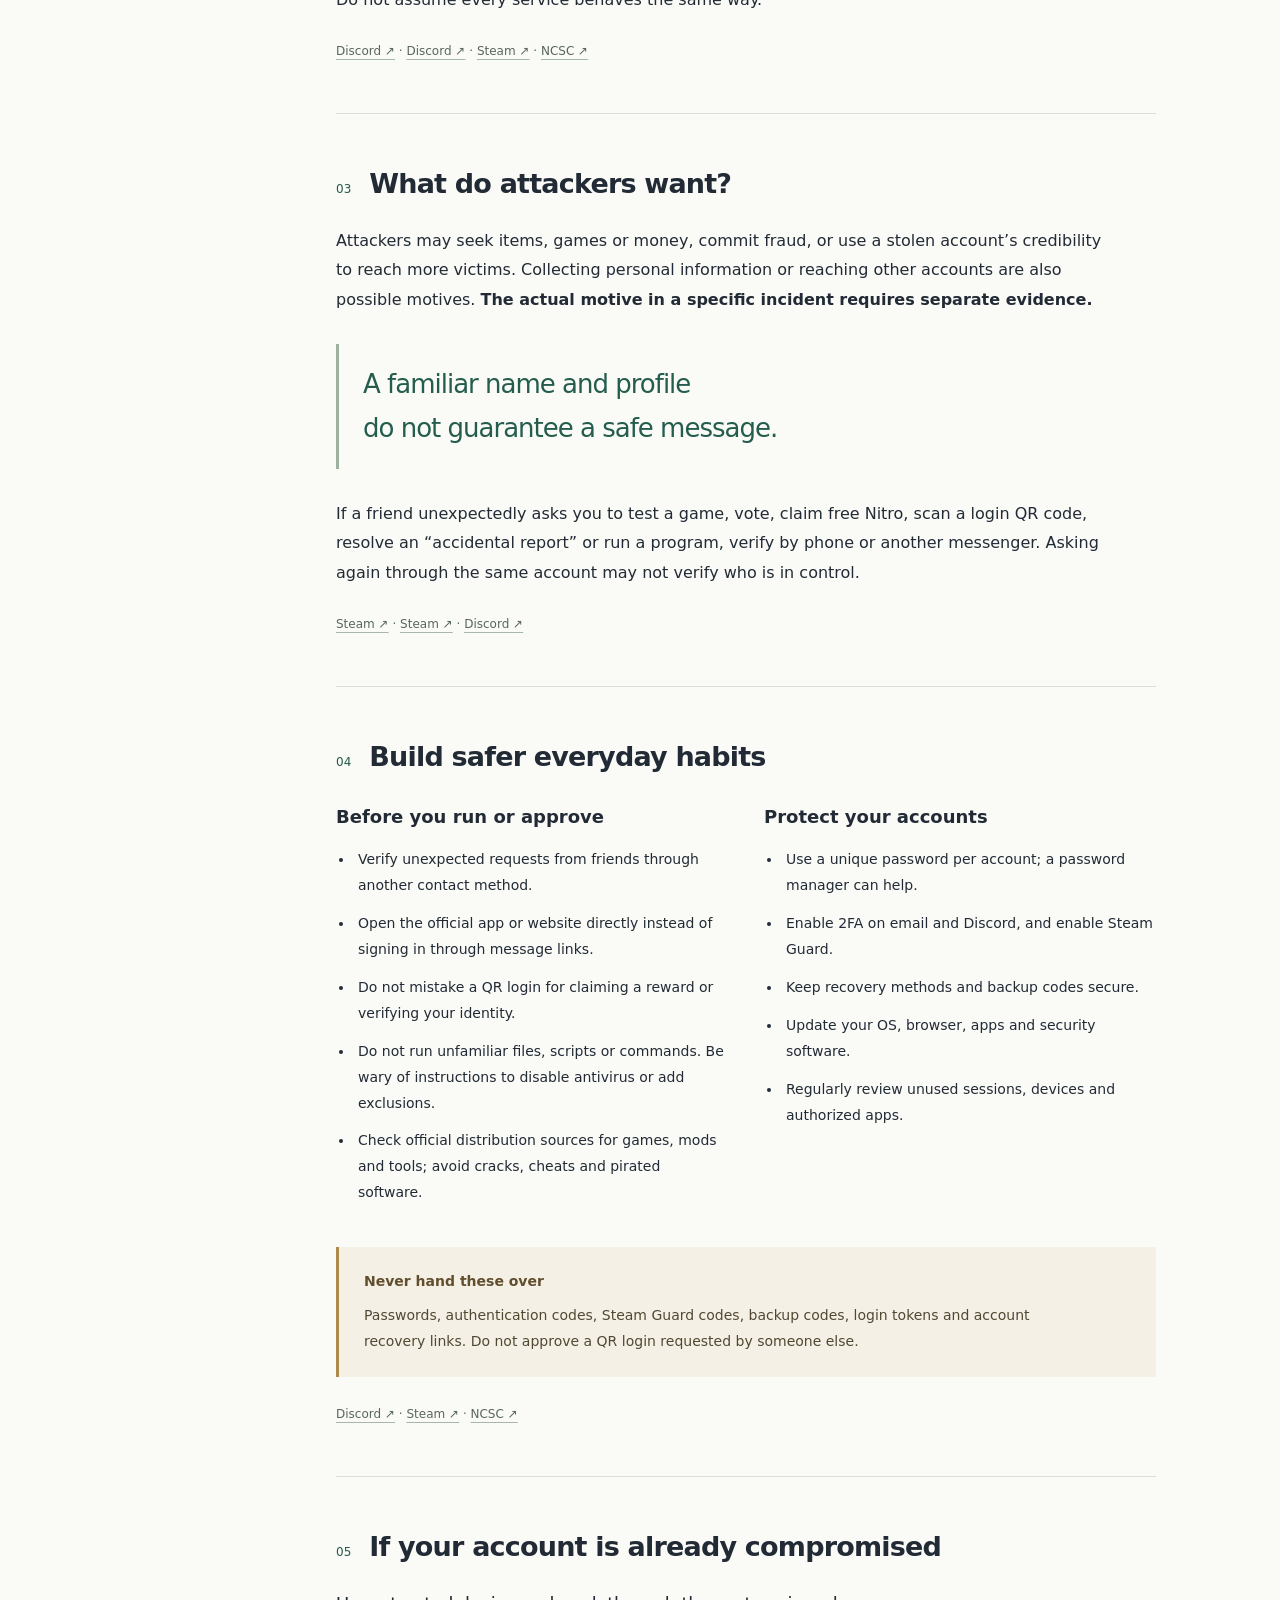
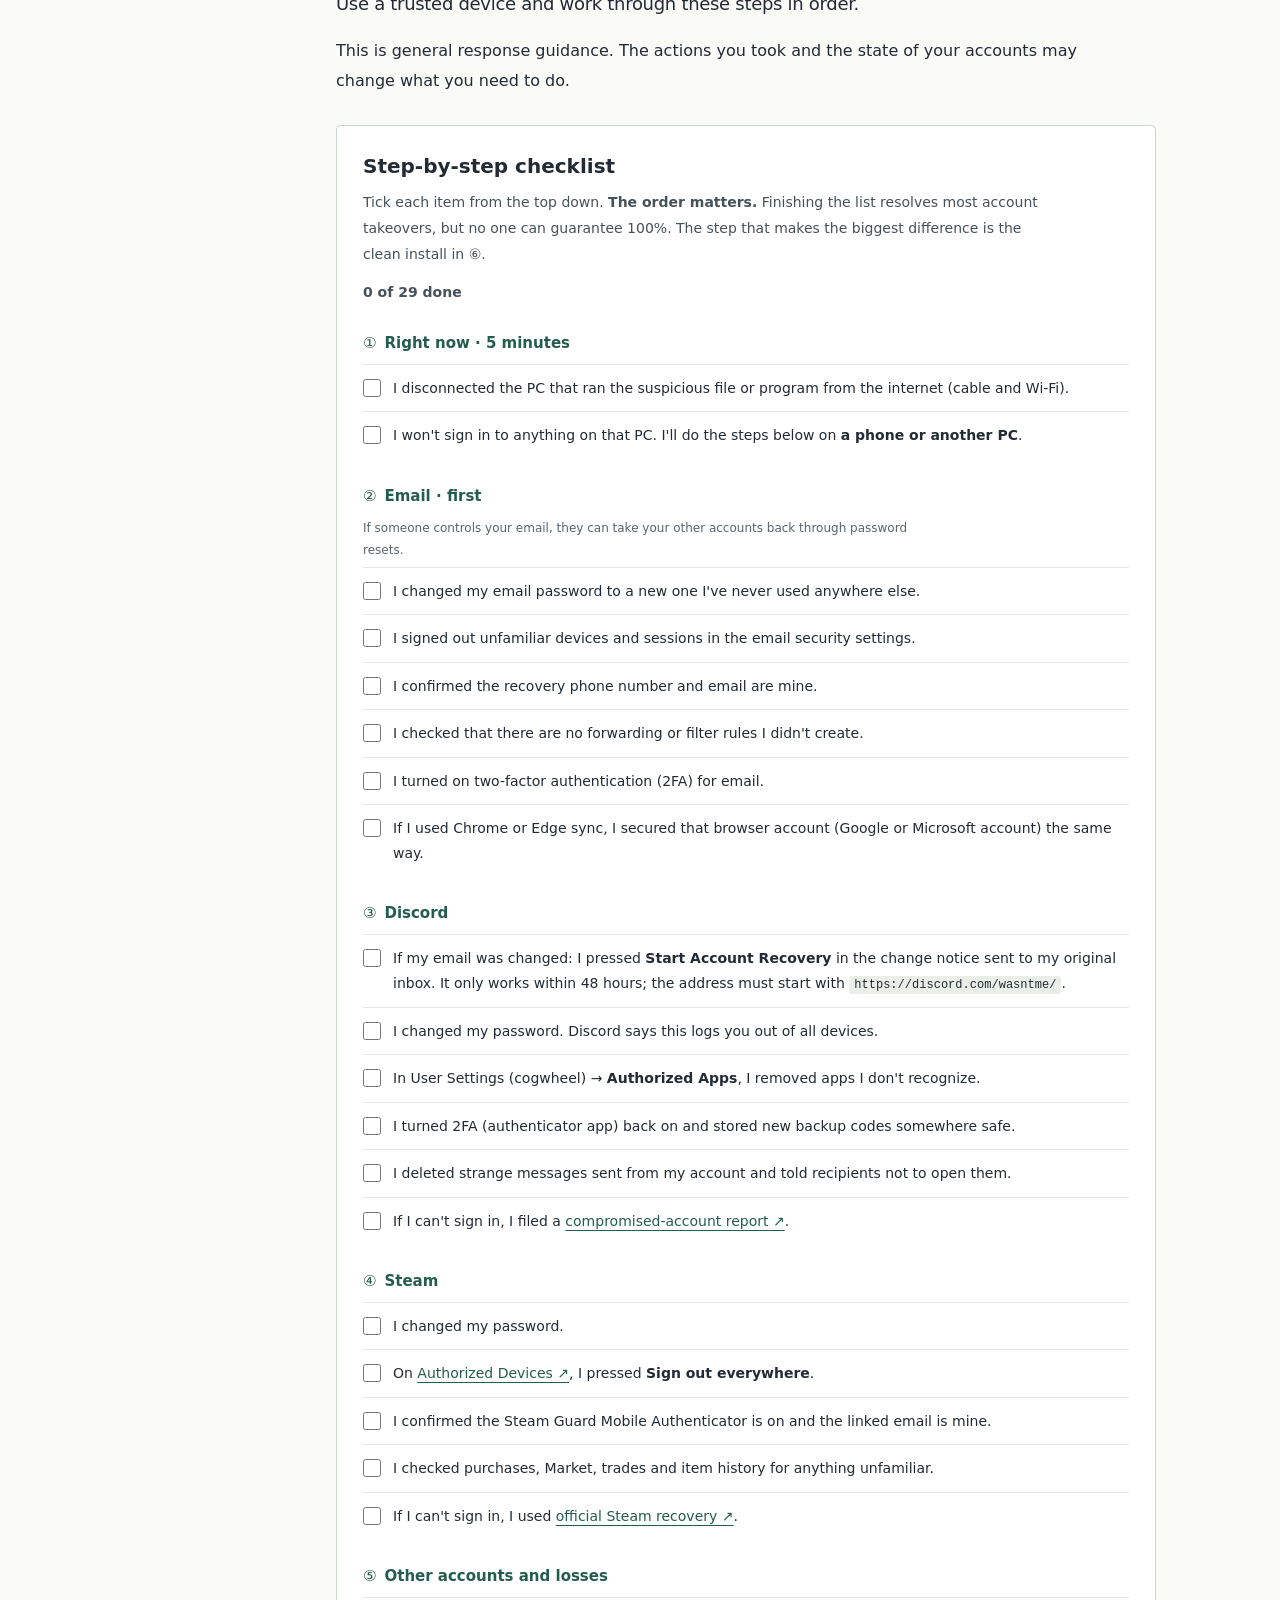
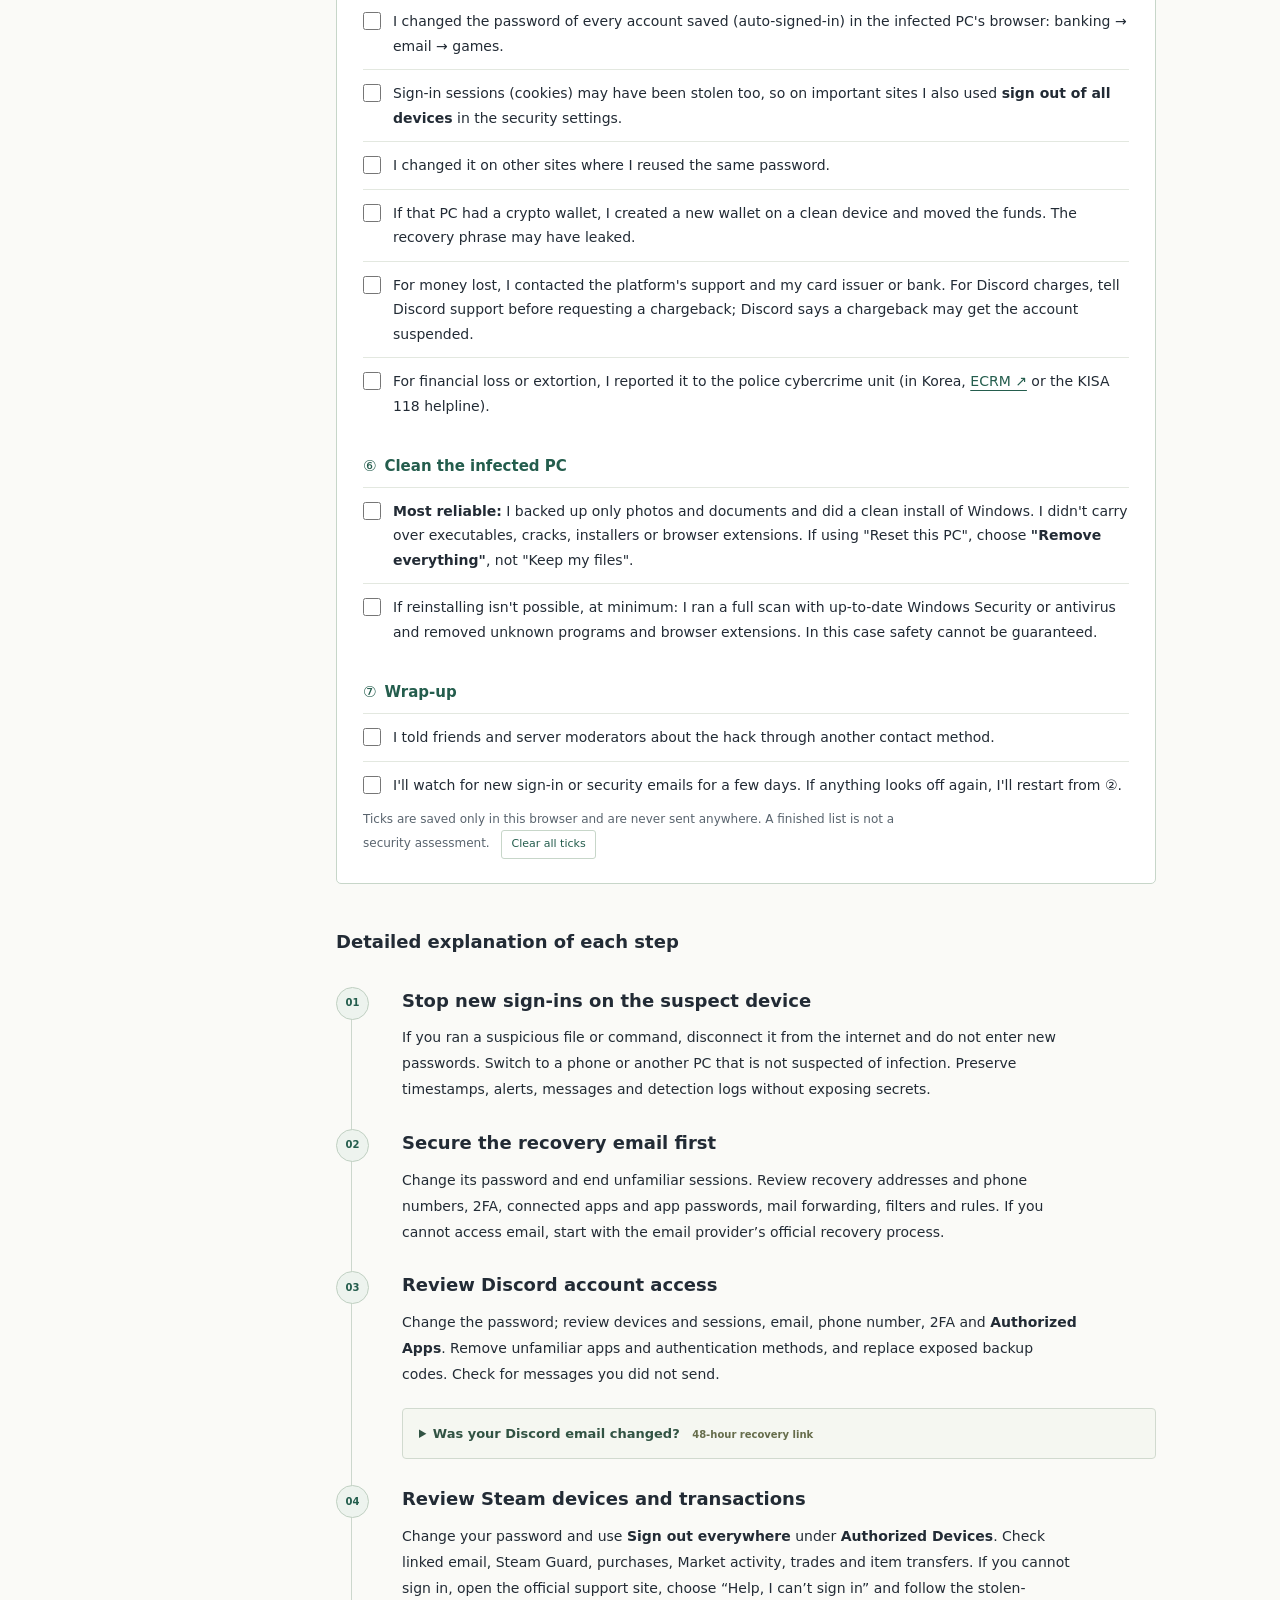
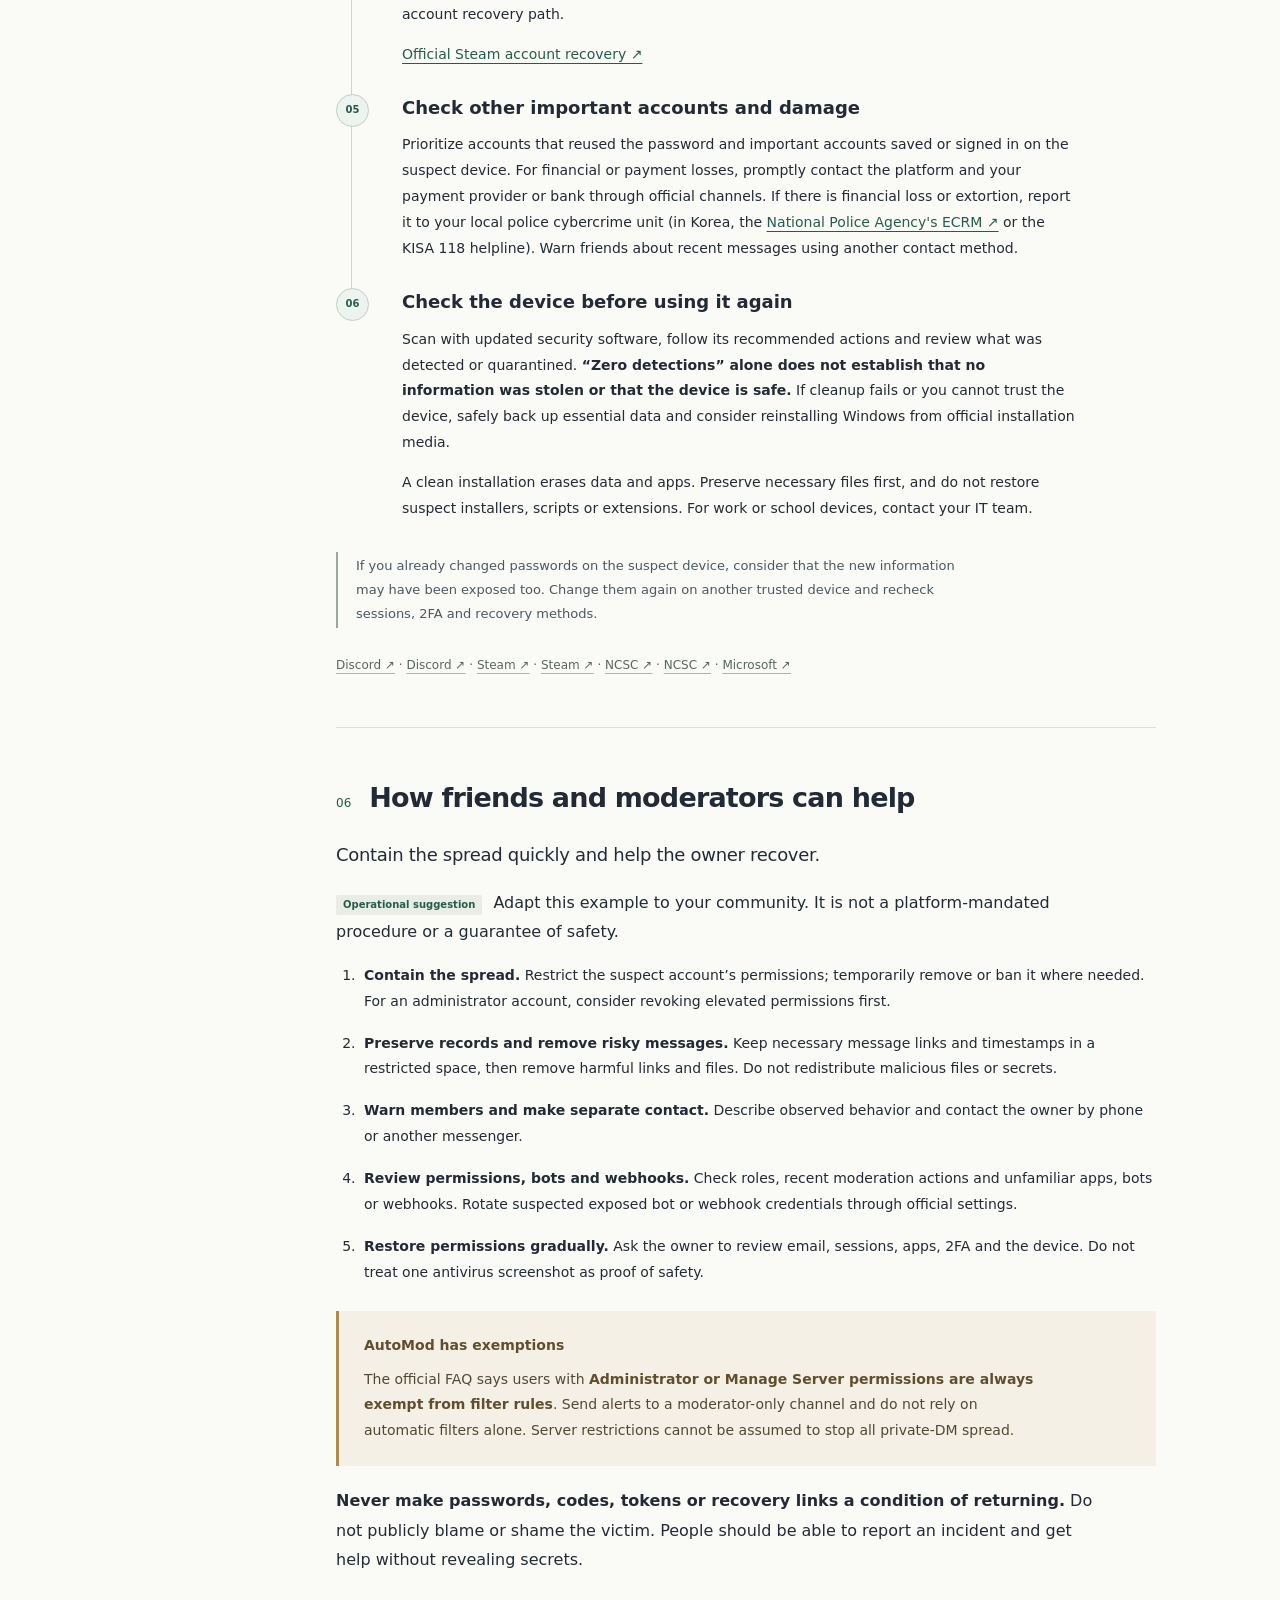
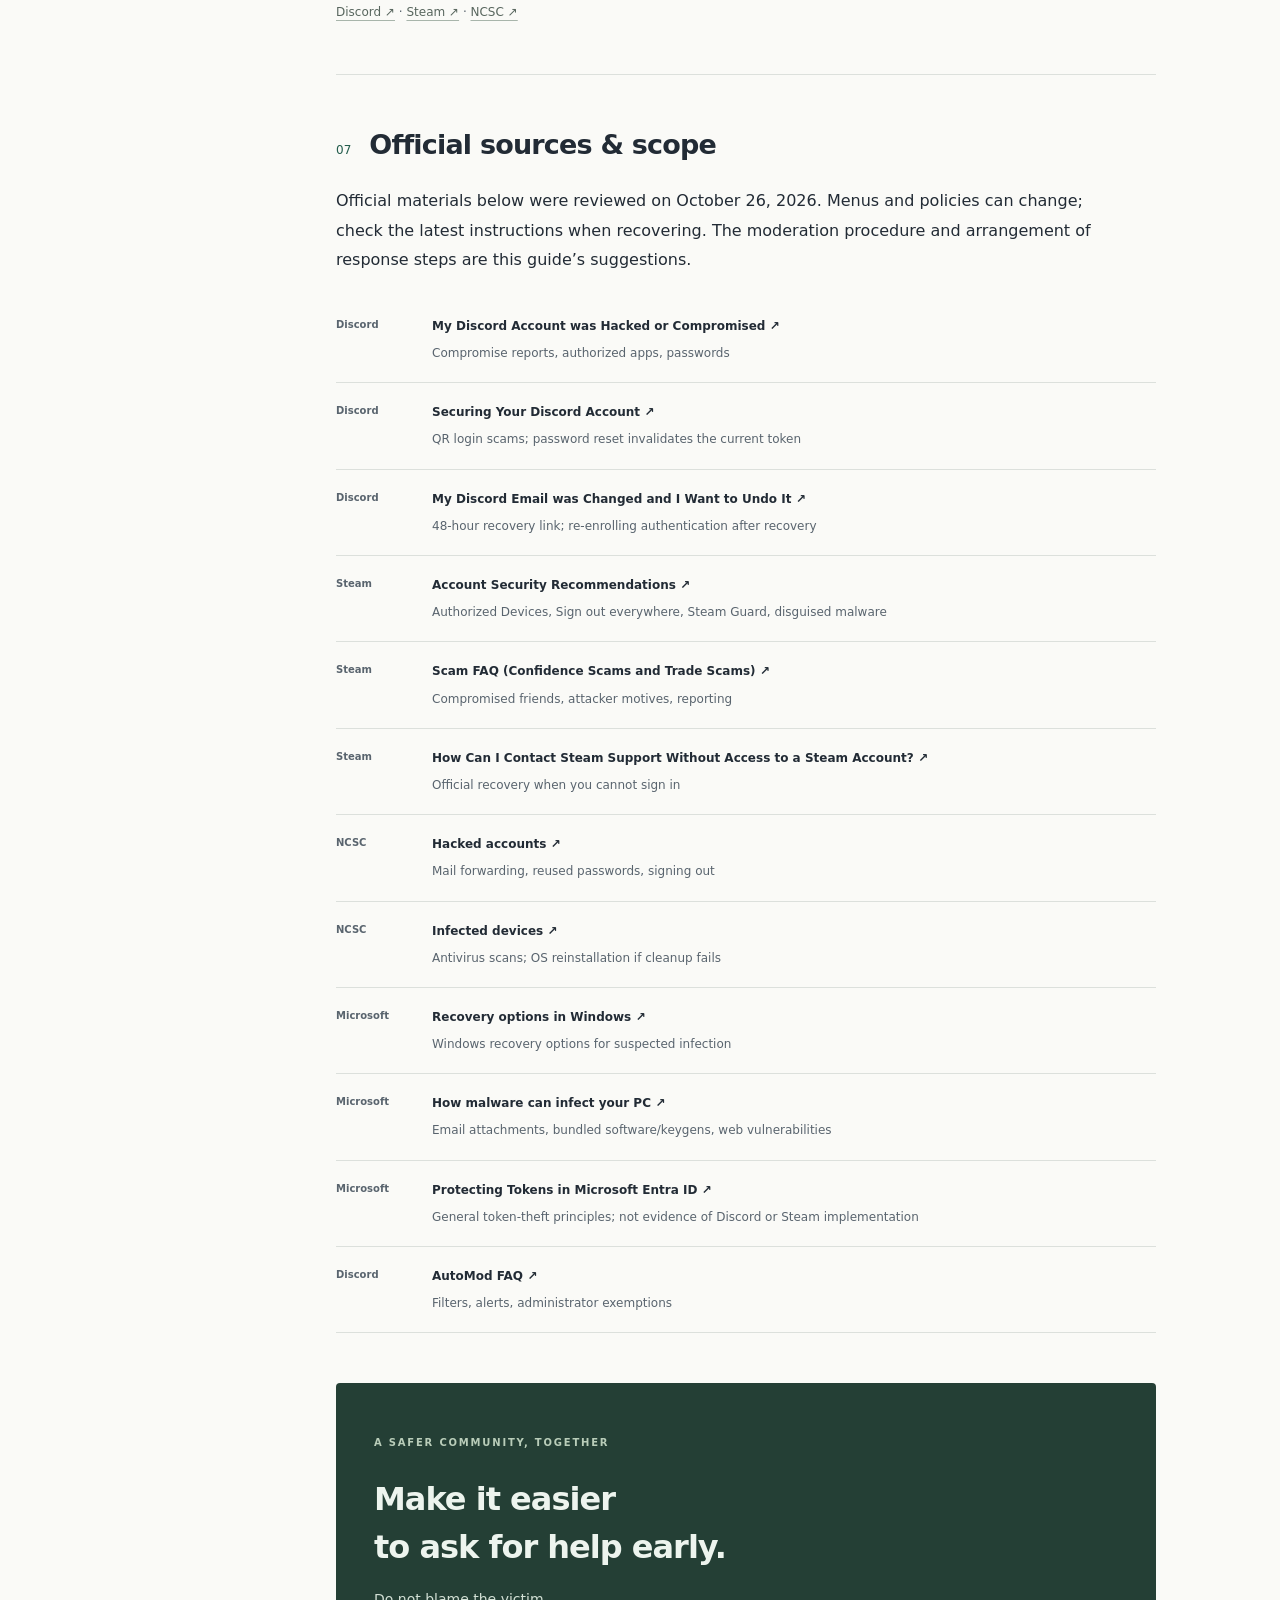
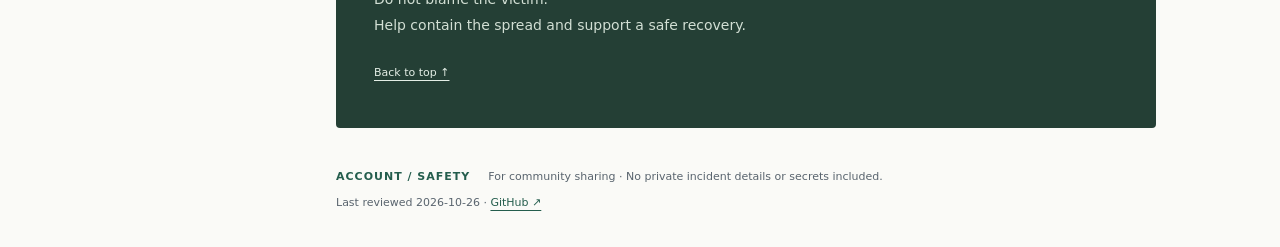
==== commit a87c2667: "Make author-note text size override win over the later rule Co-Authored-By: Claude Opus 5.5 <noreply" ====
--- a/en.html
+++ b/en.html
@@ -1,5 +1,5 @@
 <!doctype html>
-<html lang="en"><head><meta charset="utf-8"><meta name="viewport" content="width=device-width, initial-scale=1"><title>Discord & Steam Account Takeover Guide</title><meta name="description" content="Understand account takeovers, prevent repeat incidents, recover accounts and devices, and help your community. A guide grounded in official sources."><meta name="color-scheme" content="light"><meta name="referrer" content="strict-origin-when-cross-origin"><meta property="og:type" content="website"><meta property="og:title" content="Discord & Steam Account Takeover Guide"><meta property="og:description" content="Understand account takeovers, prevent repeat incidents, recover accounts and devices, and help your community. A guide grounded in official sources."><link rel="icon" href="assets/shield.svg" type="image/svg+xml"><link rel="stylesheet" href="assets/style.css?v=4"><link rel="alternate" hreflang="ko" href="index.html"><link rel="alternate" hreflang="en" href="en.html"><script src="assets/site.js?v=4" defer></script></head>
+<html lang="en"><head><meta charset="utf-8"><meta name="viewport" content="width=device-width, initial-scale=1"><title>Discord & Steam Account Takeover Guide</title><meta name="description" content="Understand account takeovers, prevent repeat incidents, recover accounts and devices, and help your community. A guide grounded in official sources."><meta name="color-scheme" content="light"><meta name="referrer" content="strict-origin-when-cross-origin"><meta property="og:type" content="website"><meta property="og:title" content="Discord & Steam Account Takeover Guide"><meta property="og:description" content="Understand account takeovers, prevent repeat incidents, recover accounts and devices, and help your community. A guide grounded in official sources."><link rel="icon" href="assets/shield.svg" type="image/svg+xml"><link rel="stylesheet" href="assets/style.css?v=5"><link rel="alternate" hreflang="ko" href="index.html"><link rel="alternate" hreflang="en" href="en.html"><script src="assets/site.js?v=5" defer></script></head>
 <body id="top"><a class="skip-link" href="#content">Skip to content</a>
 <header class="topbar"><div class="topbar-inner"><a class="brand" href="en.html"><img src="assets/shield.svg" width="28" height="32" alt=""><span>ACCOUNT / SAFETY<span class="brand-sub">A community security guide</span></span></a><nav class="language" aria-label="Choose language"><a href="index.html" lang="ko" hreflang="ko" >한국어</a><a href="en.html" lang="en" hreflang="en" aria-current="page">English</a></nav></div></header>
 <div class="page-layout"><aside class="sidebar"><p class="nav-title">IN THIS GUIDE</p><nav aria-label="Table of contents"><a href="#mechanism"><span>01</span>How attacks work</a><a href="#repeat"><span>02</span>Repeat takeovers</a><a href="#motives"><span>03</span>Attacker motives</a><a href="#prevention"><span>04</span>Prevention</a><a href="#recovery"><span>05</span>Recovery</a><a href="#moderators"><span>06</span>For moderators</a><a href="#sources"><span>07</span>Official sources</a></nav><div class="sidebar-note"><span class="status-dot"></span>Sources reviewed<time datetime="2026-10-26">2026-10-26</time><p>General response guidance,<br>not an incident diagnosis.</p></div></aside>
--- a/assets/style.css
+++ b/assets/style.css
@@ -3,7 +3,7 @@
 *{box-sizing:border-box}html{scroll-behavior:smooth;scroll-padding-top:110px}body{margin:0;background:var(--paper);color:var(--ink);font-family:var(--sans);font-size:16px;line-height:1.85;word-break:keep-all;overflow-wrap:anywhere}a{color:var(--green);text-underline-offset:4px}a:hover{text-decoration-thickness:2px}button,input,summary,a{-webkit-tap-highlight-color:transparent}a:focus-visible,summary:focus-visible,input:focus-visible{outline:3px solid #a65a26;outline-offset:5px;border-radius:2px}::selection{background:#d5e9db}img{max-width:100%}h1,h2,h3,p,figure,blockquote{margin:0}p+p{margin-top:14px}strong{font-weight:680}ul,ol{margin:16px 0;padding-left:24px}li{padding-left:4px}li+li{margin-top:8px}code{font-size:.86em;background:#e9eee9;padding:2px 5px;border-radius:3px;word-break:break-all}section{padding:50px 0;border-top:1px solid var(--line)}h2{font-size:27px;line-height:1.45;letter-spacing:-.8px;font-weight:700}h3{font-size:18px;line-height:1.6;margin:28px 0 10px}p{max-width:76ch}.skip-link{position:fixed;top:-100px;left:16px;z-index:10;background:var(--ink);color:white;padding:12px 20px}.skip-link:focus{top:8px}
 .topbar{position:sticky;top:0;background:rgba(250,250,247,.97);border-bottom:1px solid var(--line);z-index:5}.topbar-inner{max-width:1280px;margin:auto;padding:19px 42px;display:flex;align-items:center;justify-content:space-between;gap:16px}.brand{display:flex;align-items:center;gap:12px;text-decoration:none;color:var(--ink);font-size:13px;font-weight:750;letter-spacing:1.5px;line-height:1.4}.brand-sub{display:block;font-size:11px;font-weight:450;letter-spacing:.2px;color:var(--muted);margin-top:4px}.language{display:flex;gap:3px;padding:3px;border:1px solid #cbd2cc;border-radius:6px}.language a{font-size:12px;line-height:1.4;color:var(--muted);text-decoration:none;padding:8px 13px;border-radius:3px}.language a[aria-current]{color:var(--white);background:var(--green);font-weight:650}.page-layout{max-width:1280px;margin:auto;padding:0 42px;display:grid;grid-template-columns:224px minmax(0,1fr);gap:70px}.sidebar{position:sticky;top:126px;align-self:start;padding:0 24px 0 0;margin-top:66px;border-right:1px solid var(--line)}.nav-title{font-size:11px;font-weight:700;letter-spacing:1.5px;color:var(--muted);padding:0 12px 16px}.sidebar nav{display:flex;flex-direction:column;gap:4px}.sidebar nav a{display:flex;gap:13px;padding:8px 12px;color:var(--muted);font-size:13px;text-decoration:none;border-radius:3px;line-height:1.7}.sidebar nav a span{font-size:10px;letter-spacing:.5px;color:#7e8983;align-self:center}.sidebar nav a:hover,.sidebar nav a[aria-current]{color:var(--green);background:#eaf0e9}.sidebar nav a[aria-current]{font-weight:650}.sidebar-note{font-size:10px;color:var(--muted);margin:34px 12px 0;line-height:1.7}.status-dot{display:inline-block;width:5px;height:5px;background:var(--green);border-radius:50%;margin-right:6px}.sidebar-note time{display:block;color:var(--ink);font-size:12px;font-variant-numeric:tabular-nums;margin:5px 0 14px}.sidebar-note p{font-size:11px}main{min-width:0;max-width:820px}.hero{padding:67px 0 38px}.eyebrow{color:var(--green);font-size:10px;font-weight:750;letter-spacing:1.8px;line-height:1.7}.hero h1{font-size:clamp(36px,4.15vw,57px);line-height:1.25;font-weight:720;letter-spacing:-2.6px;margin:23px 0 22px}.hero h1 em{font-style:normal;color:var(--green)}.hero-lead{font-size:18px;line-height:1.8;letter-spacing:-.4px;color:#45515b}.hero-context{font-size:12px;color:var(--muted);margin-top:19px}.hero-actions{display:flex;align-items:center;flex-wrap:wrap;gap:26px;margin-top:27px}.button{display:inline-flex;align-items:center;justify-content:space-between;gap:25px;text-decoration:none;border-radius:4px;padding:12px 19px;font-size:13px;font-weight:600}.primary{background:var(--green);color:white}.primary:hover{background:#1c4a3d}.text-link{font-size:12px;text-decoration:none}.text-link span{margin-left:12px}.start-here{padding:23px 27px 19px;border:1px solid #cedace;background:var(--green-light);border-radius:5px}.start-label{font-size:11px;color:var(--green);font-weight:700;letter-spacing:.6px}.start-here ol{padding:0;margin:10px 0;list-style:none;display:grid;grid-template-columns:repeat(3,1fr);gap:12px}.start-here li{padding:0;margin:0;font-size:15px;font-weight:650;line-height:1.6;display:flex;align-items:baseline;gap:11px}.start-here li+li{border-left:1px solid #cbd9cd;padding-left:16px}.start-here li span{font-size:10px;font-weight:500;color:var(--green)}.start-here p{font-size:12px;color:#4b6456;margin-top:14px}.scope-note{display:flex;gap:24px;padding:26px 0 34px;font-size:11px;line-height:1.9;color:var(--muted)}.scope-note strong{flex:0 0 auto;font-size:11px}.section-heading{display:flex;gap:18px;align-items:baseline;margin-bottom:22px}.section-heading>span{color:var(--green);font-size:12px;font-variant-numeric:tabular-nums}.section-lead{font-size:18px;line-height:1.8;letter-spacing:-.3px;margin-bottom:16px}.definitions{margin:22px 0 28px}.definitions>div{display:grid;grid-template-columns:154px 1fr;border-bottom:1px solid var(--line);padding:18px 0;gap:22px}.definitions dt{font-size:14px;font-weight:650}.definitions dd{margin:0;font-size:14px;color:#4b5761}.attack-flow{margin:30px 0;background:#f0f1eb;border:1px solid #e0e2da;padding:20px 24px}.attack-flow figcaption{font-size:11px;color:var(--muted)}.attack-flow ol{display:flex;gap:16px;list-style:none;margin:14px 0 0;padding:0}.attack-flow li{position:relative;font-size:12px;flex:1;padding:0 13px 0 0;line-height:1.7;margin:0}.attack-flow li:not(:last-child):after{content:'→';position:absolute;right:0;color:#67766c}.note{font-size:13px;border-left:2px solid #9baa9c;padding:2px 0 2px 18px;margin-top:24px;color:#4b5861}.references{font-size:11px;color:var(--muted);margin-top:25px;line-height:2}.references a{color:#58665e;text-decoration-color:#a8b5ab}.principle{padding:26px 28px;background:var(--green-light);margin:28px 0;color:#254b3d;border-radius:4px}.principle strong{font-size:21px;letter-spacing:-.5px}.principle p{font-size:14px;margin-top:9px}blockquote{margin:30px 0;padding:18px 0 18px 24px;border-left:3px solid #9eb29f;font-size:26px;line-height:1.7;color:var(--green);letter-spacing:-1px}.two-column{display:grid;grid-template-columns:1fr 1fr;gap:36px}.two-column h3{margin-top:4px}.two-column ul{font-size:14px;padding-left:18px}.two-column li+li{margin-top:12px}.warning{margin:25px 0 20px;padding:22px 25px;border-left:3px solid #ae8a4e;background:#f4f0e6;font-size:14px;color:#514832}.warning strong{color:#614e2d}.warning p{margin-top:8px}.recovery-steps{counter-reset:step;list-style:none;padding:0;margin:30px 0}.recovery-steps>li{position:relative;counter-increment:step;padding:0 0 26px 50px;margin:0;border-left:1px solid #ccd7cd;margin-left:15px}.recovery-steps>li:last-child{border-left-color:transparent;padding-bottom:0}.recovery-steps>li:before{content:counter(step,decimal-leading-zero);position:absolute;left:-16px;top:0;width:31px;height:31px;background:var(--green-light);border:1px solid #bfcfc1;border-radius:50%;display:grid;place-items:center;font-size:10px;font-weight:700;color:var(--green)}.recovery-steps h3{margin:0 0 10px;font-size:18px}.recovery-steps p{font-size:14px}.recovery-detail,.checklist{border:1px solid #d1dacf;border-radius:4px;margin-top:20px;background:#f5f7f1}.recovery-detail summary,.checklist summary{padding:13px 16px;font-size:13px;cursor:pointer;font-weight:650;line-height:1.8;color:#315343}.recovery-detail summary span{font-size:10px;display:inline-block;margin-left:8px;color:#666d4b}.recovery-detail>div,.checklist>div{padding:4px 18px 19px}.recovery-detail p{font-size:13px}.small{font-size:11px;color:var(--muted);margin-bottom:15px}.checklist label{display:flex;align-items:baseline;gap:10px;font-size:14px;padding:9px 0;cursor:pointer;border-top:1px solid #e0e6dc}.checklist input{accent-color:var(--green);flex:0 0 auto;width:16px;height:16px;align-self:flex-start;margin:5px 0 0}.tag{font-size:10px;font-weight:650;display:inline-block;background:#e9ede5;color:var(--green);padding:1px 7px;margin-right:6px;border-radius:2px}.plain-steps li{font-size:14px;margin-top:16px}.sources{list-style:none;margin:22px 0 0;padding:0}.sources>li{position:relative;scroll-margin-top:115px;padding:18px 0 18px 96px;border-bottom:1px solid var(--line);margin:0;font-size:12px}.source-org{position:absolute;left:0;top:19px;font-size:10px;font-weight:650;color:var(--muted)}.sources a{color:var(--ink);text-decoration:none;font-weight:600;line-height:1.7}.sources a:hover{text-decoration:underline}.sources p{font-size:11px;color:var(--muted);margin-top:5px}.closing{padding:43px 38px;margin:0 0 40px;background:#243f35;color:#edf4ee;border-radius:4px}.closing .eyebrow{color:#b9cdb9}.closing h2{font-size:32px;letter-spacing:-1px;line-height:1.5;margin:19px 0 16px}.closing p{font-size:14px;color:#d2dfd4}.closing a{display:inline-block;color:#e4eee6;font-size:11px;margin-top:24px}footer{display:flex;flex-wrap:wrap;gap:7px 18px;font-size:9px;color:var(--muted);padding-bottom:35px;line-height:1.7}footer>span{font-weight:750;letter-spacing:1px;color:var(--green)}footer p:last-child{width:100%;margin:0}
 html[lang=en] body{word-break:normal}html[lang=en] .hero h1{font-size:clamp(34px,3.8vw,50px);letter-spacing:-1.8px}html[lang=en] .start-here li{font-size:13px}
-.followlist{margin:30px 0 10px;padding:24px 26px 18px;border:1px solid #c7d6c9;border-radius:5px;background:var(--white);scroll-margin-top:110px}.followlist-head h3{margin:0 0 8px;font-size:20px}.followlist-head p{font-size:14px;color:#45515b}.followlist-progress{margin-top:12px;font-size:13px;font-weight:650;color:var(--green)}.followlist fieldset{border:0;margin:24px 0 0;padding:0;min-width:0}.followlist legend{display:flex;gap:8px;padding:0;margin-bottom:6px;font-size:15px;font-weight:700;color:var(--green)}.followlist legend span{font-weight:500}.followlist .small{margin:0 0 6px}.followlist label{display:block;position:relative;padding:11px 0 11px 30px;border-top:1px solid #e3e8e0;font-size:14px;line-height:1.75;cursor:pointer}.followlist input{accent-color:var(--green);position:absolute;left:0;top:14px;width:18px;height:18px;margin:0}.followlist label:has(input:checked){color:var(--muted);text-decoration:line-through;text-decoration-color:#a8b5ab}.followlist-foot{margin:20px 0 0}.followlist-reset{margin-left:8px;padding:3px 9px;font:inherit;font-size:11px;color:var(--green);background:none;border:1px solid #c7d6c9;border-radius:3px;cursor:pointer}.steps-title{margin-top:44px}.glossary{margin:-14px 0 34px}.glossary-list{margin:0}.glossary-list>div{padding:10px 0;border-top:1px solid #e0e6dc}.glossary-list dt{font-size:13px;font-weight:650}.glossary-list dd{margin:2px 0 0;font-size:13px;color:#4b5761}.scope-note,.scope-note strong,.author-note p{font-size:13px}.small,.references,.sources p{font-size:12px}footer{font-size:11px}@media(max-width:760px){.followlist{padding:19px 16px 14px}.followlist label{font-size:13px}}@media print{.followlist-reset{display:none}}
+.followlist{margin:30px 0 10px;padding:24px 26px 18px;border:1px solid #c7d6c9;border-radius:5px;background:var(--white);scroll-margin-top:110px}.followlist-head h3{margin:0 0 8px;font-size:20px}.followlist-head p{font-size:14px;color:#45515b}.followlist-progress{margin-top:12px;font-size:13px;font-weight:650;color:var(--green)}.followlist fieldset{border:0;margin:24px 0 0;padding:0;min-width:0}.followlist legend{display:flex;gap:8px;padding:0;margin-bottom:6px;font-size:15px;font-weight:700;color:var(--green)}.followlist legend span{font-weight:500}.followlist .small{margin:0 0 6px}.followlist label{display:block;position:relative;padding:11px 0 11px 30px;border-top:1px solid #e3e8e0;font-size:14px;line-height:1.75;cursor:pointer}.followlist input{accent-color:var(--green);position:absolute;left:0;top:14px;width:18px;height:18px;margin:0}.followlist label:has(input:checked){color:var(--muted);text-decoration:line-through;text-decoration-color:#a8b5ab}.followlist-foot{margin:20px 0 0}.followlist-reset{margin-left:8px;padding:3px 9px;font:inherit;font-size:11px;color:var(--green);background:none;border:1px solid #c7d6c9;border-radius:3px;cursor:pointer}.steps-title{margin-top:44px}.glossary{margin:-14px 0 34px}.glossary-list{margin:0}.glossary-list>div{padding:10px 0;border-top:1px solid #e0e6dc}.glossary-list dt{font-size:13px;font-weight:650}.glossary-list dd{margin:2px 0 0;font-size:13px;color:#4b5761}.scope-note,.scope-note strong,main .author-note p{font-size:13px}.small,.references,.sources p{font-size:12px}footer{font-size:11px}@media(max-width:760px){.followlist{padding:19px 16px 14px}.followlist label{font-size:13px}}@media print{.followlist-reset{display:none}}
 .author-note{margin:0 0 34px;padding:21px 24px;background:#f0f1eb;border:1px solid #dce0d5;border-radius:4px}.author-note h2{font-size:14px;letter-spacing:0;line-height:1.6;margin-bottom:9px}.author-note p{font-size:12px;line-height:1.9;color:#4b5861}.entry-paths{margin:28px 0;padding:20px 24px;background:#f0f1eb;border:1px solid #e0e2da}.entry-paths figcaption{font-size:11px;color:var(--muted);line-height:1.8}.entry-paths dl{margin:13px 0 0}.entry-paths dl>div{display:grid;grid-template-columns:minmax(135px,.8fr) minmax(0,1.2fr);gap:22px;padding:16px 0;border-top:1px solid #d9ddd2}.entry-paths dt{font-size:13px;font-weight:650;line-height:1.8}.entry-paths dd{margin:0;font-size:12px;line-height:1.9;color:#4b5761}.entry-paths dd span{display:block;color:var(--green);margin-top:4px}.entry-paths+ h3{margin-top:28px}
 @media(max-width:760px){.author-note{padding:18px 19px;margin-bottom:28px}.author-note h2{font-size:13px}.author-note p{font-size:11px}.entry-paths{padding:18px}.entry-paths figcaption{font-size:10px}.entry-paths dl>div{display:block;padding:14px 0}.entry-paths dt{font-size:12px;margin-bottom:6px}.entry-paths dd{font-size:12px}}
 @media print{.entry-paths,.author-note{break-inside:avoid}}
